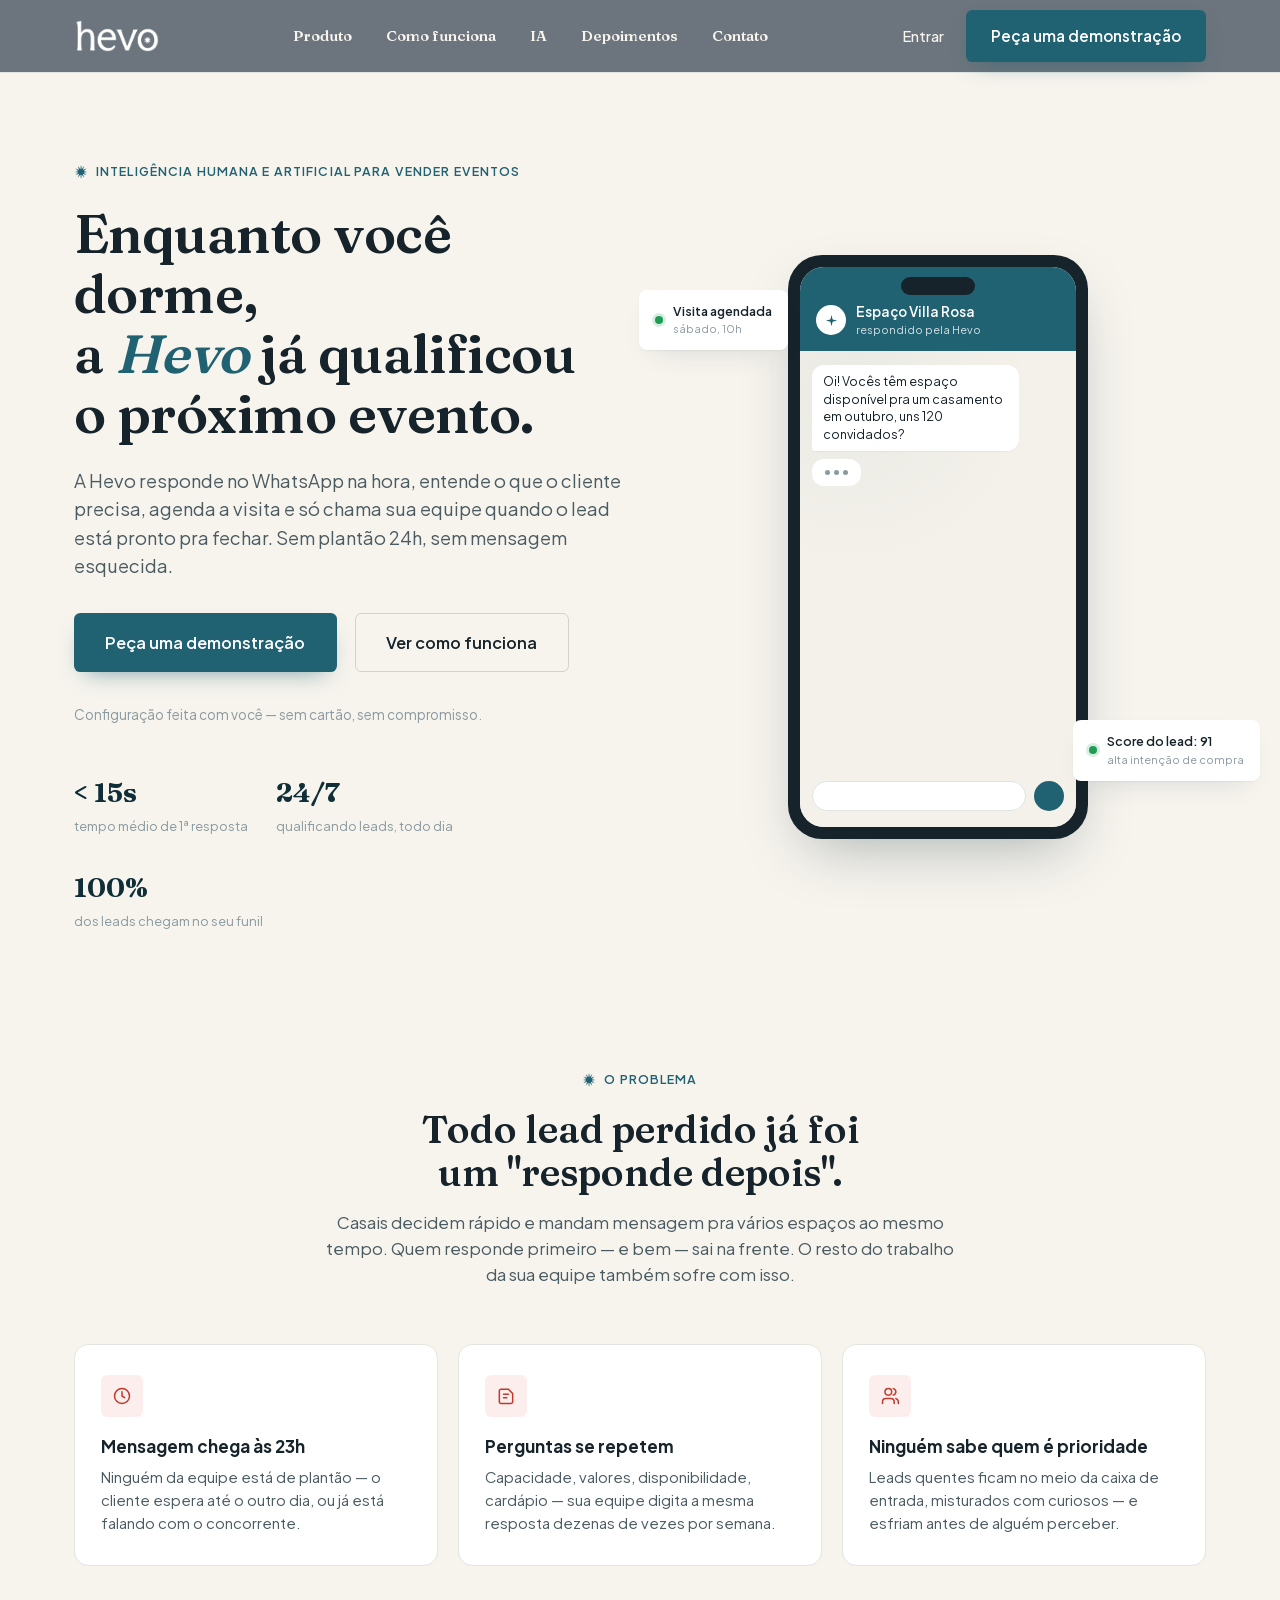
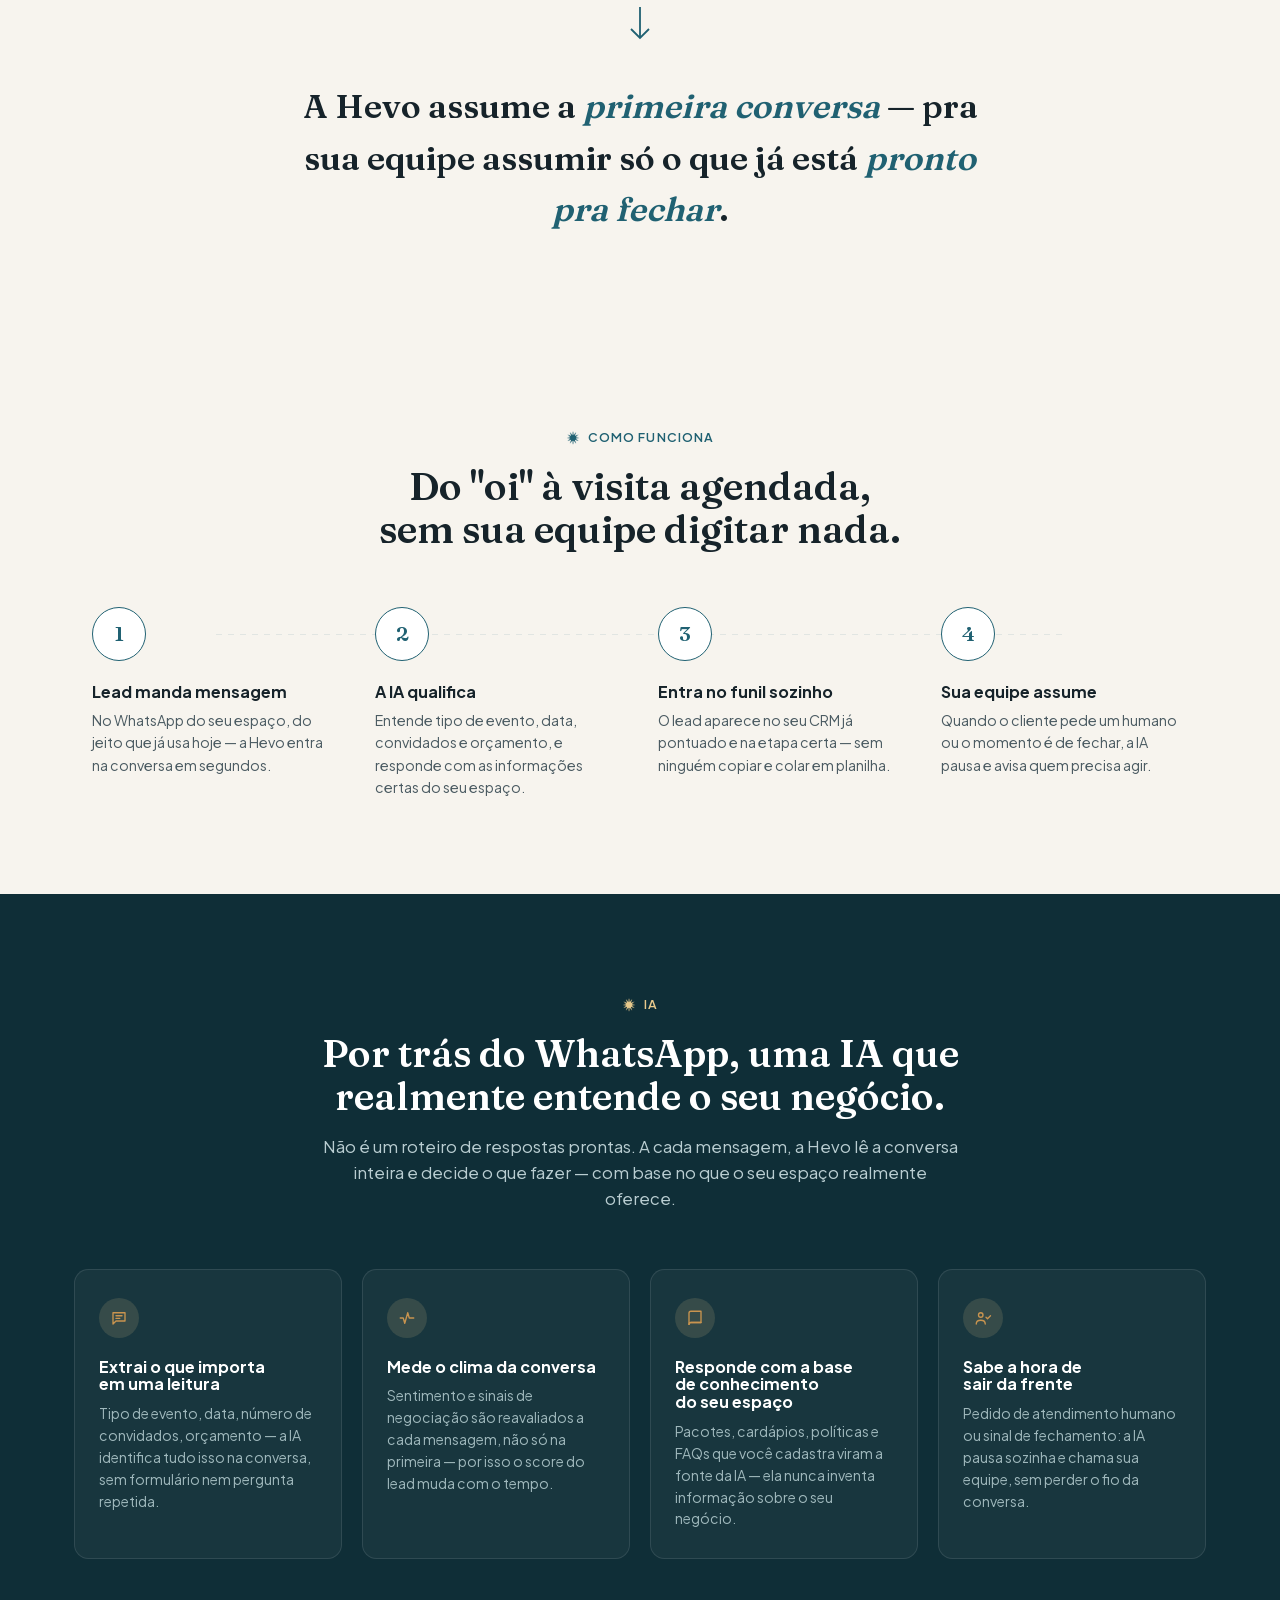
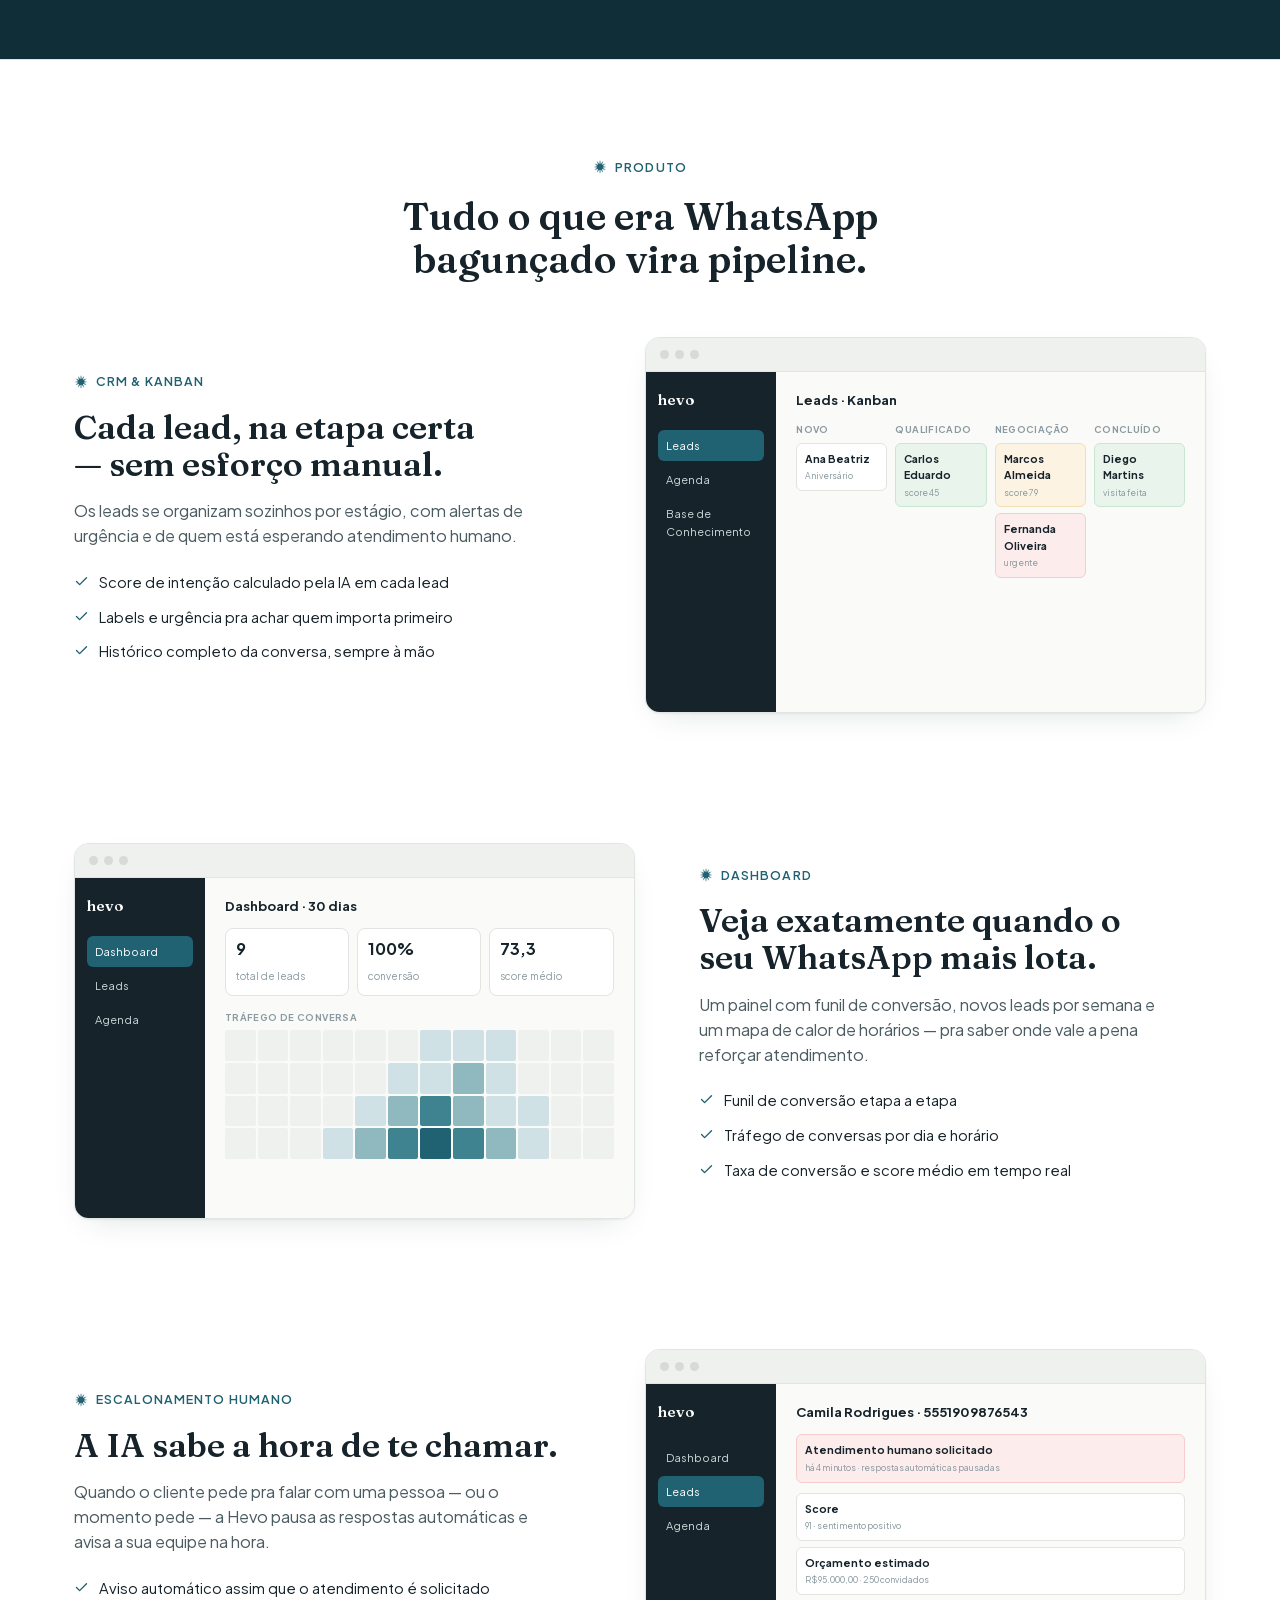
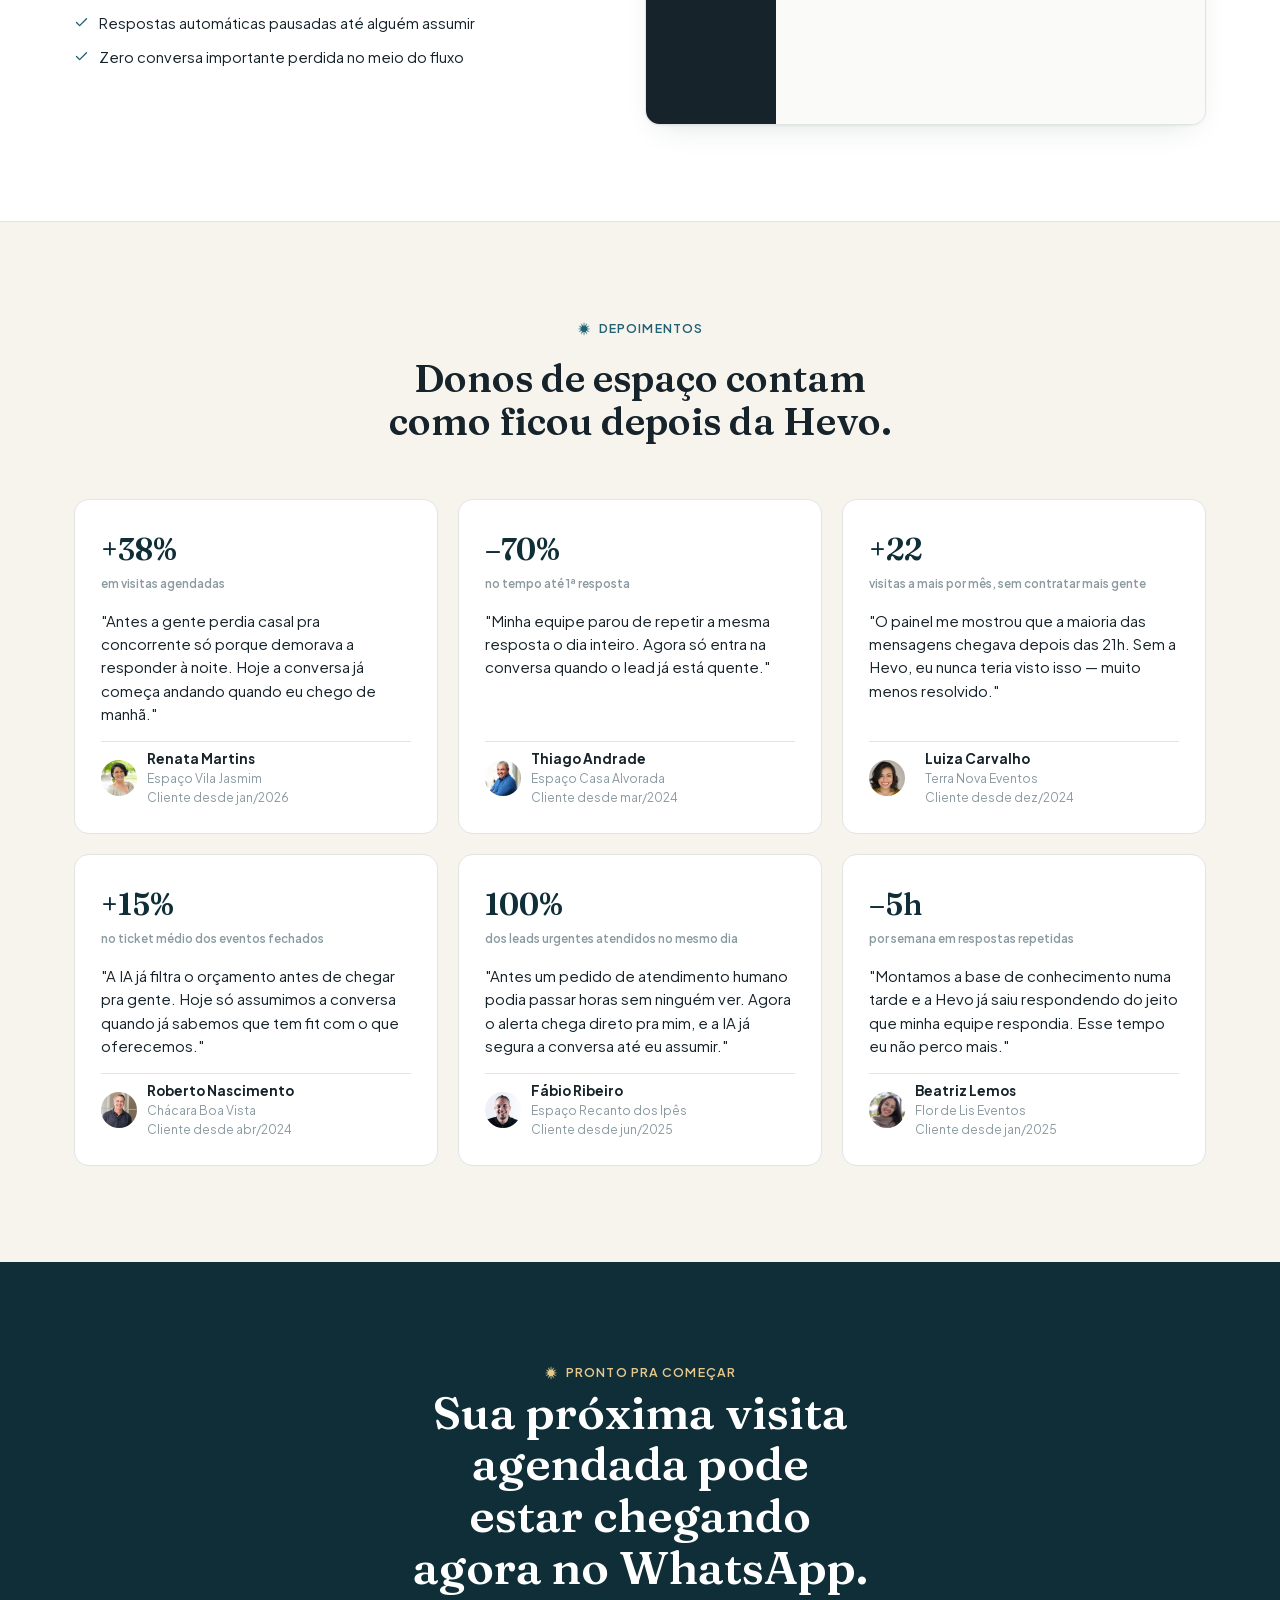
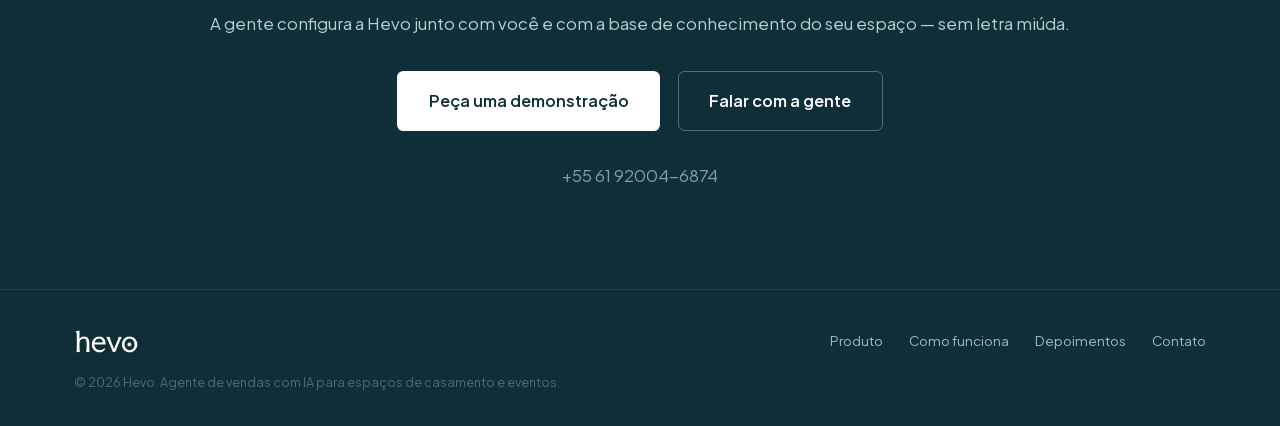
==== index.html @ a2d70b78 "Add dedicated IA section explaining what the AI actually does Grounded in real product behavior (sin" ====
<!DOCTYPE html>
<html lang="pt-BR">
<head>
<meta charset="UTF-8">
<meta name="viewport" content="width=device-width, initial-scale=1.0">
<title>Hevo - Inteligência humana e artificial para vender eventos</title>
<meta name="description" content="Hevo qualifica leads de casamentos e eventos no WhatsApp em segundos, agenda visitas sozinha e só chama sua equipe quando realmente importa.">
<link rel="icon" type="image/png" href="assets/img/hevo-mark.png">
<link rel="stylesheet" href="assets/fonts/fonts.local.css">
<link rel="stylesheet" href="css/style.css">
</head>
<body>

<nav class="nav">
    <div class="wrap">
        <a href="#top" class="brand">
            <img class="brand-mark" src="assets/img/white_hevo_logo.png" alt="hevo">
        </a>
        <div class="nav-links">
            <a href="#produto">Produto</a>
            <a href="#como-funciona">Como funciona</a>
            <a href="#ia">IA</a>
            <a href="#depoimentos">Depoimentos</a>
            <a href="#contato">Contato</a>
        </div>
        <div class="nav-cta">
            <a class="nav-login" href="https://app.hevo.ia.br/login/">Entrar</a>
            <a class="btn btn-primary" href="#contato">Peça uma demonstração</a>
            <button class="nav-toggle" aria-label="Abrir menu" aria-expanded="false">
                <span></span><span></span><span></span>
            </button>
        </div>
    </div>
</nav>

<header class="hero" id="top">
    <div class="wrap">
        <div class="hero-copy">
            <span class="eyebrow">Inteligência humana e artificial para vender eventos</span>
            <h1>Enquanto você dorme,<br> a <em>Hevo</em> já qualificou<br> o próximo evento.</h1>
            <p class="lede">
                A Hevo responde no WhatsApp na hora, entende o que o cliente precisa,
                agenda a visita e só chama sua equipe quando o lead está pronto pra
                fechar. Sem plantão 24h, sem mensagem esquecida.
            </p>
            <div class="hero-actions">
                <a class="btn btn-primary btn-lg" href="#contato">Peça uma demonstração</a>
                <a class="btn btn-ghost btn-lg" href="#como-funciona">Ver como funciona</a>
            </div>
            <p class="hero-note">Configuração feita com você — sem cartão, sem compromisso.</p>
            <div class="hero-proof">
                <div>
                    <strong>&lt; 15s</strong>
                    <span>tempo médio de 1ª resposta</span>
                </div>
                <div>
                    <strong>24/7</strong>
                    <span>qualificando leads, todo dia</span>
                </div>
                <div>
                    <strong>100%</strong>
                    <span>dos leads chegam no seu funil</span>
                </div>
            </div>
        </div>

        <div class="hero-stage">
            <div class="hero-badge b1">
                <span class="dot"></span>
                <div>Visita agendada<br><small>sábado, 10h</small></div>
            </div>
            <div class="phone-frame">
                <div class="phone-screen">
                    <div class="chat-head">
                        <span class="avatar">
                            <svg viewBox="0 0 24 24" fill="none"><path d="M12 3 L13.8 10.2 L21 12 L13.8 13.8 L12 21 L10.2 13.8 L3 12 L10.2 10.2 Z" fill="#206172"/></svg>
                        </span>
                        <div>
                            <div class="chat-head-name">Espaço Villa Rosa</div>
                            <div class="chat-head-status">respondido pela Hevo</div>
                        </div>
                    </div>
                    <div class="chat-body" id="hero-chat-body"></div>
                    <div class="chat-foot">
                        <div class="field"></div>
                        <div class="send"></div>
                    </div>
                </div>
            </div>
            <div class="hero-badge b2">
                <span class="dot"></span>
                <div>Score do lead: 91<br><small>alta intenção de compra</small></div>
            </div>
        </div>
    </div>
</header>

<section class="section section-ivory" id="dor">
    <div class="wrap">
        <div class="section-head reveal">
            <span class="eyebrow">O problema</span>
            <h2>Todo lead perdido já foi um "responde depois".</h2>
            <p>
                Casais decidem rápido e mandam mensagem pra vários espaços ao mesmo
                tempo. Quem responde primeiro — e bem — sai na frente. O resto do
                trabalho da sua equipe também sofre com isso.
            </p>
        </div>
        <div class="pain-grid">
            <div class="pain-card reveal">
                <span class="glyph">
                    <svg viewBox="0 0 24 24" fill="none" stroke="#c0392b" stroke-width="1.8" stroke-linecap="round" stroke-linejoin="round"><circle cx="12" cy="12" r="9"/><path d="M12 7v5l3.2 2"/></svg>
                </span>
                <h3>Mensagem chega às 23h</h3>
                <p>Ninguém da equipe está de plantão — o cliente espera até o outro dia, ou já está falando com o concorrente.</p>
            </div>
            <div class="pain-card reveal">
                <span class="glyph">
                    <svg viewBox="0 0 24 24" fill="none" stroke="#c0392b" stroke-width="1.8" stroke-linecap="round" stroke-linejoin="round"><path d="M4 19V6a2 2 0 0 1 2-2h9l5 5v10a2 2 0 0 1-2 2H6a2 2 0 0 1-2-2Z"/><path d="M9 10h6M9 14h4"/></svg>
                </span>
                <h3>Perguntas se repetem</h3>
                <p>Capacidade, valores, disponibilidade, cardápio — sua equipe digita a mesma resposta dezenas de vezes por semana.</p>
            </div>
            <div class="pain-card reveal">
                <span class="glyph">
                    <svg viewBox="0 0 24 24" fill="none" stroke="#c0392b" stroke-width="1.8" stroke-linecap="round" stroke-linejoin="round"><path d="M17 21v-2a4 4 0 0 0-4-4H7a4 4 0 0 0-4 4v2"/><circle cx="10" cy="7" r="4"/><path d="M22 21v-2a4 4 0 0 0-3-3.87"/><path d="M16 3.13a4 4 0 0 1 0 7.75"/></svg>
                </span>
                <h3>Ninguém sabe quem é prioridade</h3>
                <p>Leads quentes ficam no meio da caixa de entrada, misturados com curiosos — e esfriam antes de alguém perceber.</p>
            </div>
        </div>
        <div class="pain-arrow reveal">
            <svg width="22" height="34" viewBox="0 0 22 34" fill="none" stroke="currentColor" stroke-width="1.8"><path d="M11 1v30M2 23l9 9 9-9"/></svg>
        </div>
        <p class="pain-flip reveal">A Hevo assume a <em>primeira conversa</em> — pra sua equipe assumir só o que já está <em>pronto pra fechar</em>.</p>
    </div>
</section>

<section class="section" id="como-funciona">
    <div class="wrap">
        <div class="section-head reveal">
            <span class="eyebrow">Como funciona</span>
            <h2>Do "oi" à visita agendada, sem sua equipe digitar nada.</h2>
        </div>
        <div class="steps">
            <div class="step reveal">
                <div class="step-num">1</div>
                <h3>Lead manda mensagem</h3>
                <p>No WhatsApp do seu espaço, do jeito que já usa hoje — a Hevo entra na conversa em segundos.</p>
            </div>
            <div class="step reveal">
                <div class="step-num">2</div>
                <h3>A IA qualifica</h3>
                <p>Entende tipo de evento, data, convidados e orçamento, e responde com as informações certas do seu espaço.</p>
            </div>
            <div class="step reveal">
                <div class="step-num">3</div>
                <h3>Entra no funil sozinho</h3>
                <p>O lead aparece no seu CRM já pontuado e na etapa certa — sem ninguém copiar e colar em planilha.</p>
            </div>
            <div class="step reveal">
                <div class="step-num">4</div>
                <h3>Sua equipe assume</h3>
                <p>Quando o cliente pede um humano ou o momento é de fechar, a IA pausa e avisa quem precisa agir.</p>
            </div>
        </div>
    </div>
</section>

<section class="tech-band" id="ia">
    <div class="wrap">
        <div class="section-head reveal">
            <span class="eyebrow eyebrow-on-dark">IA</span>
            <h2>Por trás do WhatsApp, uma IA que realmente entende o seu negócio.</h2>
            <p>
                Não é um roteiro de respostas prontas. A cada mensagem, a Hevo lê a
                conversa inteira e decide o que fazer — com base no que o seu espaço
                realmente oferece.
            </p>
        </div>
        <div class="tech-grid">
            <div class="tech-card reveal">
                <span class="glyph">
                    <svg viewBox="0 0 24 24" fill="none" stroke="currentColor" stroke-width="1.8" stroke-linecap="round" stroke-linejoin="round"><path d="M4 5h16v11H8l-4 4V5Z"/><path d="M8 9h8M8 12.5h5"/></svg>
                </span>
                <h3>Extrai o que importa em uma leitura</h3>
                <p>Tipo de evento, data, número de convidados, orçamento — a IA identifica tudo isso na conversa, sem formulário nem pergunta repetida.</p>
            </div>
            <div class="tech-card reveal">
                <span class="glyph">
                    <svg viewBox="0 0 24 24" fill="none" stroke="currentColor" stroke-width="1.8" stroke-linecap="round" stroke-linejoin="round"><path d="M3 12h4l2 7 4-14 2 7h6"/></svg>
                </span>
                <h3>Mede o clima da conversa</h3>
                <p>Sentimento e sinais de negociação são reavaliados a cada mensagem, não só na primeira — por isso o score do lead muda com o tempo.</p>
            </div>
            <div class="tech-card reveal">
                <span class="glyph">
                    <svg viewBox="0 0 24 24" fill="none" stroke="currentColor" stroke-width="1.8" stroke-linecap="round" stroke-linejoin="round"><path d="M4 5.5A2.5 2.5 0 0 1 6.5 3H20v15H6.5A2.5 2.5 0 0 0 4 20.5v-15Z"/><path d="M4 20.5A2.5 2.5 0 0 1 6.5 18H20"/></svg>
                </span>
                <h3>Responde com a base de conhecimento do seu espaço</h3>
                <p>Pacotes, cardápios, políticas e FAQs que você cadastra viram a fonte da IA — ela nunca inventa informação sobre o seu negócio.</p>
            </div>
            <div class="tech-card reveal">
                <span class="glyph">
                    <svg viewBox="0 0 24 24" fill="none" stroke="currentColor" stroke-width="1.8" stroke-linecap="round" stroke-linejoin="round"><circle cx="9" cy="8" r="3"/><path d="M3 20c0-3.3 2.7-5 6-5s6 1.7 6 5"/><path d="m16 11 2 2 4-4"/></svg>
                </span>
                <h3>Sabe a hora de sair da frente</h3>
                <p>Pedido de atendimento humano ou sinal de fechamento: a IA pausa sozinha e chama sua equipe, sem perder o fio da conversa.</p>
            </div>
        </div>
    </div>
</section>

<section class="section section-surface" id="produto">
    <div class="wrap">
        <div class="section-head reveal">
            <span class="eyebrow">Produto</span>
            <h2>Tudo o que era WhatsApp bagunçado vira pipeline.</h2>
        </div>

        <div class="showcase">
            <div class="feature-row reveal">
                <div class="feature-copy">
                    <span class="eyebrow">CRM &amp; kanban</span>
                    <h3>Cada lead, na etapa certa — sem esforço manual.</h3>
                    <p>Os leads se organizam sozinhos por estágio, com alertas de urgência e de quem está esperando atendimento humano.</p>
                    <ul class="feature-list">
                        <li><svg viewBox="0 0 24 24" fill="none" stroke="currentColor" stroke-width="2.2" stroke-linecap="round" stroke-linejoin="round"><path d="M20 6 9 17l-5-5"/></svg>Score de intenção calculado pela IA em cada lead</li>
                        <li><svg viewBox="0 0 24 24" fill="none" stroke="currentColor" stroke-width="2.2" stroke-linecap="round" stroke-linejoin="round"><path d="M20 6 9 17l-5-5"/></svg>Labels e urgência pra achar quem importa primeiro</li>
                        <li><svg viewBox="0 0 24 24" fill="none" stroke="currentColor" stroke-width="2.2" stroke-linecap="round" stroke-linejoin="round"><path d="M20 6 9 17l-5-5"/></svg>Histórico completo da conversa, sempre à mão</li>
                    </ul>
                </div>
                <div class="feature-visual">
                    <div class="desktop-frame">
                        <div class="desktop-bar"><span></span><span></span><span></span></div>
                        <div class="desktop-screen">
                            <div class="mini-sidebar">
                                <div class="m-brand">hevo</div>
                                <div class="m-item active">Leads</div>
                                <div class="m-item">Agenda</div>
                                <div class="m-item">Base de Conhecimento</div>
                            </div>
                            <div class="mini-main">
                                <div class="mini-title">Leads · Kanban</div>
                                <div class="mini-board">
                                    <div class="mini-col">
                                        <div class="mini-col-head">Novo</div>
                                        <div class="mini-card"><strong>Ana Beatriz</strong><small>Aniversário</small></div>
                                    </div>
                                    <div class="mini-col">
                                        <div class="mini-col-head">Qualificado</div>
                                        <div class="mini-card ok"><strong>Carlos Eduardo</strong><small>score 45</small></div>
                                    </div>
                                    <div class="mini-col">
                                        <div class="mini-col-head">Negociação</div>
                                        <div class="mini-card warn"><strong>Marcos Almeida</strong><small>score 79</small></div>
                                        <div class="mini-card danger"><strong>Fernanda Oliveira</strong><small>urgente</small></div>
                                    </div>
                                    <div class="mini-col">
                                        <div class="mini-col-head">Concluído</div>
                                        <div class="mini-card ok"><strong>Diego Martins</strong><small>visita feita</small></div>
                                    </div>
                                </div>
                            </div>
                        </div>
                    </div>
                </div>
            </div>

            <div class="feature-row reverse reveal">
                <div class="feature-copy">
                    <span class="eyebrow">Dashboard</span>
                    <h3>Veja exatamente quando o seu WhatsApp mais lota.</h3>
                    <p>Um painel com funil de conversão, novos leads por semana e um mapa de calor de horários — pra saber onde vale a pena reforçar atendimento.</p>
                    <ul class="feature-list">
                        <li><svg viewBox="0 0 24 24" fill="none" stroke="currentColor" stroke-width="2.2" stroke-linecap="round" stroke-linejoin="round"><path d="M20 6 9 17l-5-5"/></svg>Funil de conversão etapa a etapa</li>
                        <li><svg viewBox="0 0 24 24" fill="none" stroke="currentColor" stroke-width="2.2" stroke-linecap="round" stroke-linejoin="round"><path d="M20 6 9 17l-5-5"/></svg>Tráfego de conversas por dia e horário</li>
                        <li><svg viewBox="0 0 24 24" fill="none" stroke="currentColor" stroke-width="2.2" stroke-linecap="round" stroke-linejoin="round"><path d="M20 6 9 17l-5-5"/></svg>Taxa de conversão e score médio em tempo real</li>
                    </ul>
                </div>
                <div class="feature-visual">
                    <div class="desktop-frame">
                        <div class="desktop-bar"><span></span><span></span><span></span></div>
                        <div class="desktop-screen">
                            <div class="mini-sidebar">
                                <div class="m-brand">hevo</div>
                                <div class="m-item active">Dashboard</div>
                                <div class="m-item">Leads</div>
                                <div class="m-item">Agenda</div>
                            </div>
                            <div class="mini-main">
                                <div class="mini-title">Dashboard · 30 dias</div>
                                <div class="mini-stats">
                                    <div class="mini-stat"><strong>9</strong><span>total de leads</span></div>
                                    <div class="mini-stat"><strong>100%</strong><span>conversão</span></div>
                                    <div class="mini-stat"><strong>73,3</strong><span>score médio</span></div>
                                </div>
                                <div class="mini-col-head">Tráfego de conversa</div>
                                <div class="mini-heat" aria-hidden="true"></div>
                            </div>
                        </div>
                    </div>
                </div>
            </div>

            <div class="feature-row reveal">
                <div class="feature-copy">
                    <span class="eyebrow">Escalonamento humano</span>
                    <h3>A IA sabe a hora de te chamar.</h3>
                    <p>Quando o cliente pede pra falar com uma pessoa — ou o momento pede — a Hevo pausa as respostas automáticas e avisa a sua equipe na hora.</p>
                    <ul class="feature-list">
                        <li><svg viewBox="0 0 24 24" fill="none" stroke="currentColor" stroke-width="2.2" stroke-linecap="round" stroke-linejoin="round"><path d="M20 6 9 17l-5-5"/></svg>Aviso automático assim que o atendimento é solicitado</li>
                        <li><svg viewBox="0 0 24 24" fill="none" stroke="currentColor" stroke-width="2.2" stroke-linecap="round" stroke-linejoin="round"><path d="M20 6 9 17l-5-5"/></svg>Respostas automáticas pausadas até alguém assumir</li>
                        <li><svg viewBox="0 0 24 24" fill="none" stroke="currentColor" stroke-width="2.2" stroke-linecap="round" stroke-linejoin="round"><path d="M20 6 9 17l-5-5"/></svg>Zero conversa importante perdida no meio do fluxo</li>
                    </ul>
                </div>
                <div class="feature-visual">
                    <div class="desktop-frame">
                        <div class="desktop-bar"><span></span><span></span><span></span></div>
                        <div class="desktop-screen">
                            <div class="mini-sidebar">
                                <div class="m-brand">hevo</div>
                                <div class="m-item">Dashboard</div>
                                <div class="m-item active">Leads</div>
                                <div class="m-item">Agenda</div>
                            </div>
                            <div class="mini-main">
                                <div class="mini-title">Camila Rodrigues · 5551909876543</div>
                                <div class="mini-card danger" style="margin-bottom:10px;">
                                    <strong>Atendimento humano solicitado</strong>
                                    <small>há 4 minutos · respostas automáticas pausadas</small>
                                </div>
                                <div class="mini-card"><strong>Score</strong><small>91 · sentimento positivo</small></div>
                                <div class="mini-card"><strong>Orçamento estimado</strong><small>R$ 95.000,00 · 250 convidados</small></div>
                            </div>
                        </div>
                    </div>
                </div>
            </div>
        </div>
    </div>
</section>

<section class="section section-ivory" id="depoimentos">
    <div class="wrap">
        <div class="section-head reveal">
            <span class="eyebrow">Depoimentos</span>
            <h2>Donos de espaço contam como ficou depois da Hevo.</h2>
        </div>
        <div class="testimonial-grid">
            <div class="t-card reveal">
                <div class="t-stat">+38%<span>em visitas agendadas</span></div>
                <p class="t-quote">"Antes a gente perdia casal pra concorrente só porque demorava a responder à noite. Hoje a conversa já começa andando quando eu chego de manhã."</p>
                <div class="t-person">
                    <span class="t-avatar"><img src="assets/img/testimonials/m3.png" alt="" width="36" height="36"></span>
                    <div>
                        <strong>Renata Martins</strong>
                        <p>Espaço Vila Jasmim</p>
                        <p>Cliente desde jan/2026</p>
                    </div>
                </div>
            </div>
            <div class="t-card reveal">
                <div class="t-stat">–70%<span>no tempo até 1ª resposta</span></div>
                <p class="t-quote">"Minha equipe parou de repetir a mesma resposta o dia inteiro. Agora só entra na conversa quando o lead já está quente."</p>
                <div class="t-person">
                    <span class="t-avatar"><img src="assets/img/testimonials/h1.png" alt="" width="36" height="36"></span>
                    <div>
                        <strong>Thiago Andrade</strong>
                        <p>Espaço Casa Alvorada</p>
                        <p>Cliente desde mar/2024</p>
                    </div>
                </div>
            </div>
            <div class="t-card reveal">
                <div class="t-stat">+22<span>visitas a mais por mês, sem contratar mais gente</span></div>
                <p class="t-quote">"O painel me mostrou que a maioria das mensagens chegava depois das 21h. Sem a Hevo, eu nunca teria visto isso — muito menos resolvido."</p>
                <div class="t-person">
                    <span class="t-avatar"><img src="assets/img/testimonials/m2.png" alt="" width="36" height="36"></span>
                    <div><strong></strong><span></span></div>
                    <div>
                        <strong>Luiza Carvalho</strong>
                        <p>Terra Nova Eventos</p>
                        <p>Cliente desde dez/2024</p>
                    </div>
                </div>
            </div>
            <div class="t-card reveal">
                <div class="t-stat">+15%<span>no ticket médio dos eventos fechados</span></div>
                <p class="t-quote">"A IA já filtra o orçamento antes de chegar pra gente. Hoje só assumimos a conversa quando já sabemos que tem fit com o que oferecemos."</p>
                <div class="t-person">
                    <span class="t-avatar"><img src="assets/img/testimonials/h2.png" alt="" width="36" height="36"></span>
                    <div>
                        <strong>Roberto Nascimento</strong>
                        <p>Chácara Boa Vista</p>
                        <p>Cliente desde abr/2024</p>
                    </div>
                </div>
            </div>
            <div class="t-card reveal">
                <div class="t-stat">100%<span>dos leads urgentes atendidos no mesmo dia</span></div>
                <p class="t-quote">"Antes um pedido de atendimento humano podia passar horas sem ninguém ver. Agora o alerta chega direto pra mim, e a IA já segura a conversa até eu assumir."</p>
                <div class="t-person">
                    <span class="t-avatar"><img src="assets/img/testimonials/h3.png" alt="" width="36" height="36"></span>
                    <div>
                        <strong>Fábio Ribeiro</strong>
                        <p>Espaço Recanto dos Ipês</p>
                        <p>Cliente desde jun/2025</p>
                    </div>
                </div>
            </div>
            <div class="t-card reveal">
                <div class="t-stat">–5h<span>por semana em respostas repetidas</span></div>
                <p class="t-quote">"Montamos a base de conhecimento numa tarde e a Hevo já saiu respondendo do jeito que minha equipe respondia. Esse tempo eu não perco mais."</p>
                <div class="t-person">
                    <span class="t-avatar"><img src="assets/img/testimonials/m1.png" alt="" width="36" height="36"></span>
                    <div>
                        <strong>Beatriz Lemos</strong>
                        <p>Flor de Lis Eventos</p>
                        <p>Cliente desde jan/2025</p>
                    </div>
                </div>
            </div>
        </div>
    </div>
</section>

<section class="cta-band" id="contato">
    <div class="wrap reveal">
        <span class="eyebrow eyebrow-on-dark">Pronto pra começar</span>
        <h2>Sua próxima visita agendada pode estar chegando agora no WhatsApp.</h2>
        <p>A gente configura a Hevo junto com você e com a base de conhecimento do seu espaço — sem letra miúda.</p>
        <div class="hero-actions">
            <a class="btn btn-on-dark btn-lg" href="https://wa.me/5561920046874?text=Ol%C3%A1!%20Quero%20conhecer%20a%20Hevo." target="_blank" rel="noopener">Peça uma demonstração</a>
            <a class="btn btn-ghost btn-lg btn-ghost-on-dark" href="https://wa.me/5561920046874" target="_blank" rel="noopener">Falar com a gente</a>
        </div>
        <p class="hero-note">+55 61 92004-6874</p>
    </div>
</section>

<footer>
    <div class="wrap">
        <div class="foot-row">
            <div class="foot-brand">
                <img class="brand-mark brand-mark-outline" src="assets/img/white_hevo_logo.png" alt="hevo">
            </div>
            <div class="foot-links">
                <a href="#produto">Produto</a>
                <a href="#como-funciona">Como funciona</a>
                <a href="#depoimentos">Depoimentos</a>
                <a href="https://wa.me/5561920046874" target="_blank" rel="noopener">Contato</a>
            </div>
        </div>
        <p class="foot-fine">© <span id="year"></span> Hevo. Agente de vendas com IA para espaços de casamento e eventos.</p>
    </div>
</footer>

<script src="js/script.js"></script>
</body>
</html>
---- assets/fonts/fonts.local.css ----
/* latin-ext */
@font-face {
  font-family: 'Fraunces';
  font-style: normal;
  font-weight: 600;
  font-display: swap;
  src: url(fraunces-latin-ext.woff2) format('woff2');
  unicode-range: U+0100-02BA, U+02BD-02C5, U+02C7-02CC, U+02CE-02D7, U+02DD-02FF, U+0304, U+0308, U+0329, U+1D00-1DBF, U+1E00-1E9F, U+1EF2-1EFF, U+2020, U+20A0-20AB, U+20AD-20C0, U+2113, U+2C60-2C7F, U+A720-A7FF;
}
/* latin */
@font-face {
  font-family: 'Fraunces';
  font-style: normal;
  font-weight: 600;
  font-display: swap;
  src: url(fraunces-latin.woff2) format('woff2');
  unicode-range: U+0000-00FF, U+0131, U+0152-0153, U+02BB-02BC, U+02C6, U+02DA, U+02DC, U+0304, U+0308, U+0329, U+2000-206F, U+20AC, U+2122, U+2191, U+2193, U+2212, U+2215, U+FEFF, U+FFFD;
}
/* latin-ext */
@font-face {
  font-family: 'Fraunces';
  font-style: normal;
  font-weight: 700;
  font-display: swap;
  src: url(fraunces-latin-ext.woff2) format('woff2');
  unicode-range: U+0100-02BA, U+02BD-02C5, U+02C7-02CC, U+02CE-02D7, U+02DD-02FF, U+0304, U+0308, U+0329, U+1D00-1DBF, U+1E00-1E9F, U+1EF2-1EFF, U+2020, U+20A0-20AB, U+20AD-20C0, U+2113, U+2C60-2C7F, U+A720-A7FF;
}
/* latin */
@font-face {
  font-family: 'Fraunces';
  font-style: normal;
  font-weight: 700;
  font-display: swap;
  src: url(fraunces-latin.woff2) format('woff2');
  unicode-range: U+0000-00FF, U+0131, U+0152-0153, U+02BB-02BC, U+02C6, U+02DA, U+02DC, U+0304, U+0308, U+0329, U+2000-206F, U+20AC, U+2122, U+2191, U+2193, U+2212, U+2215, U+FEFF, U+FFFD;
}
/* latin-ext */
@font-face {
  font-family: 'Plus Jakarta Sans';
  font-style: normal;
  font-weight: 400;
  font-display: swap;
  src: url(plusjakartasans-latin-ext.woff2) format('woff2');
  unicode-range: U+0100-02BA, U+02BD-02C5, U+02C7-02CC, U+02CE-02D7, U+02DD-02FF, U+0304, U+0308, U+0329, U+1D00-1DBF, U+1E00-1E9F, U+1EF2-1EFF, U+2020, U+20A0-20AB, U+20AD-20C0, U+2113, U+2C60-2C7F, U+A720-A7FF;
}
/* latin */
@font-face {
  font-family: 'Plus Jakarta Sans';
  font-style: normal;
  font-weight: 400;
  font-display: swap;
  src: url(plusjakartasans-latin.woff2) format('woff2');
  unicode-range: U+0000-00FF, U+0131, U+0152-0153, U+02BB-02BC, U+02C6, U+02DA, U+02DC, U+0304, U+0308, U+0329, U+2000-206F, U+20AC, U+2122, U+2191, U+2193, U+2212, U+2215, U+FEFF, U+FFFD;
}
/* latin-ext */
@font-face {
  font-family: 'Plus Jakarta Sans';
  font-style: normal;
  font-weight: 500;
  font-display: swap;
  src: url(plusjakartasans-latin-ext.woff2) format('woff2');
  unicode-range: U+0100-02BA, U+02BD-02C5, U+02C7-02CC, U+02CE-02D7, U+02DD-02FF, U+0304, U+0308, U+0329, U+1D00-1DBF, U+1E00-1E9F, U+1EF2-1EFF, U+2020, U+20A0-20AB, U+20AD-20C0, U+2113, U+2C60-2C7F, U+A720-A7FF;
}
/* latin */
@font-face {
  font-family: 'Plus Jakarta Sans';
  font-style: normal;
  font-weight: 500;
  font-display: swap;
  src: url(plusjakartasans-latin.woff2) format('woff2');
  unicode-range: U+0000-00FF, U+0131, U+0152-0153, U+02BB-02BC, U+02C6, U+02DA, U+02DC, U+0304, U+0308, U+0329, U+2000-206F, U+20AC, U+2122, U+2191, U+2193, U+2212, U+2215, U+FEFF, U+FFFD;
}
/* latin-ext */
@font-face {
  font-family: 'Plus Jakarta Sans';
  font-style: normal;
  font-weight: 600;
  font-display: swap;
  src: url(plusjakartasans-latin-ext.woff2) format('woff2');
  unicode-range: U+0100-02BA, U+02BD-02C5, U+02C7-02CC, U+02CE-02D7, U+02DD-02FF, U+0304, U+0308, U+0329, U+1D00-1DBF, U+1E00-1E9F, U+1EF2-1EFF, U+2020, U+20A0-20AB, U+20AD-20C0, U+2113, U+2C60-2C7F, U+A720-A7FF;
}
/* latin */
@font-face {
  font-family: 'Plus Jakarta Sans';
  font-style: normal;
  font-weight: 600;
  font-display: swap;
  src: url(plusjakartasans-latin.woff2) format('woff2');
  unicode-range: U+0000-00FF, U+0131, U+0152-0153, U+02BB-02BC, U+02C6, U+02DA, U+02DC, U+0304, U+0308, U+0329, U+2000-206F, U+20AC, U+2122, U+2191, U+2193, U+2212, U+2215, U+FEFF, U+FFFD;
}
/* latin-ext */
@font-face {
  font-family: 'Plus Jakarta Sans';
  font-style: normal;
  font-weight: 700;
  font-display: swap;
  src: url(plusjakartasans-latin-ext.woff2) format('woff2');
  unicode-range: U+0100-02BA, U+02BD-02C5, U+02C7-02CC, U+02CE-02D7, U+02DD-02FF, U+0304, U+0308, U+0329, U+1D00-1DBF, U+1E00-1E9F, U+1EF2-1EFF, U+2020, U+20A0-20AB, U+20AD-20C0, U+2113, U+2C60-2C7F, U+A720-A7FF;
}
/* latin */
@font-face {
  font-family: 'Plus Jakarta Sans';
  font-style: normal;
  font-weight: 700;
  font-display: swap;
  src: url(plusjakartasans-latin.woff2) format('woff2');
  unicode-range: U+0000-00FF, U+0131, U+0152-0153, U+02BB-02BC, U+02C6, U+02DA, U+02DC, U+0304, U+0308, U+0329, U+2000-206F, U+20AC, U+2122, U+2191, U+2193, U+2212, U+2215, U+FEFF, U+FFFD;
}
---- css/style.css ----
/* ============================================================
   Hevo — marketing site
   Tokens mirror the product's own system (--brand-color #206172,
   Plus Jakarta Sans, small-radius scale) plus a marketing-only
   display serif (Fraunces, matching the logotype) and a warm
   gold accent for editorial moments the product itself doesn't need.
   ============================================================ */

:root {
    --teal: #206172;
    --teal-hover: #1a5261;
    --teal-deep: #0f2e37;
    --teal-soft: #e4eef0;
    --gold: #c9944f;
    --gold-soft: #f3e3cd;
    --ivory: #f7f4ee;
    --surface: #ffffff;
    --ink: #16232a;
    --ink-soft: #4b5b62;
    --ink-faint: #8a9aa0;
    --border: #e1e5e2;

    --font-display: 'Fraunces', Georgia, serif;
    --font-sans: 'Plus Jakarta Sans', -apple-system, BlinkMacSystemFont, 'Segoe UI', sans-serif;

    --radius-sm: 0.4rem;
    --radius-md: 0.5rem;
    --radius-lg: 0.9rem;

    --shadow-card: 0 1px 2px rgba(15, 46, 55, 0.06), 0 12px 32px -16px rgba(15, 46, 55, 0.18);
    --shadow-frame: 0 24px 60px -20px rgba(15, 46, 55, 0.35);

    --max-width: 1180px;

    --spark-img: url("[data-uri]");
}

*, *::before, *::after { box-sizing: border-box; }

html { scroll-behavior: smooth; }

@media (prefers-reduced-motion: reduce) {
    html { scroll-behavior: auto; }
    *, *::before, *::after { animation-duration: 0.001ms !important; animation-iteration-count: 1 !important; transition-duration: 0.001ms !important; }
}

body {
    margin: 0;
    background: var(--ivory);
    color: var(--ink);
    font-family: var(--font-sans);
    font-size: 16px;
    line-height: 1.55;
    -webkit-font-smoothing: antialiased;
}

img { max-width: 100%; display: block; }

a { color: inherit; }

.wrap {
    max-width: var(--max-width);
    margin: 0 auto;
    padding: 0 24px;
}

h1, h2, h3, h4 {
    font-family: var(--font-display);
    font-weight: 600;
    line-height: 1.12;
    margin: 0;
    text-wrap: balance;
    color: var(--ink);
}

p { margin: 0; }

.eyebrow {
    display: inline-flex;
    align-items: center;
    gap: 8px;
    font-size: 0.78rem;
    font-weight: 600;
    letter-spacing: 0.09em;
    text-transform: uppercase;
    color: var(--teal);
}

.eyebrow::before {
    content: '';
    width: 14px;
    height: 14px;
    flex-shrink: 0;
    background-color: var(--teal);
    -webkit-mask-image: var(--spark-img);
    -webkit-mask-position: center;
    -webkit-mask-size: contain;
    -webkit-mask-repeat: no-repeat;
    mask-image: var(--spark-img);
    mask-position: center;
    mask-size: contain;
    mask-repeat: no-repeat;
}

.eyebrow-on-dark {
    color: #e8c98c;
}

.eyebrow-on-dark::before {
    background-color: #e8c98c;
}

/* ---------- buttons ---------- */

.btn {
    display: inline-flex;
    align-items: center;
    justify-content: center;
    gap: 8px;
    font-family: var(--font-sans);
    font-weight: 600;
    font-size: 0.95rem;
    padding: 0.8rem 1.5rem;
    border-radius: var(--radius-sm);
    border: 1px solid transparent;
    cursor: pointer;
    transition: transform 160ms ease, background 160ms ease, border-color 160ms ease, box-shadow 160ms ease;
    text-decoration: none;
    white-space: nowrap;
}

.btn:focus-visible {
    outline: none;
    box-shadow: 0 0 0 3px rgba(32, 97, 114, 0.35);
}

.btn-primary {
    background: var(--teal);
    color: #fff;
    box-shadow: 0 10px 24px -12px rgba(32, 97, 114, 0.65);
}

.btn-primary:hover { background: var(--teal-hover); transform: translateY(-1px); }

.btn-ghost {
    background: transparent;
    border-color: rgba(22, 35, 42, 0.16);
    color: var(--ink);
}

.btn-ghost:hover { border-color: var(--ink); }

.btn-on-dark {
    background: #fff;
    color: var(--teal-deep);
}

.btn-on-dark:hover { background: var(--gold-soft); transform: translateY(-1px); }

.btn-lg { padding: 1rem 1.9rem; font-size: 1.02rem; }

.btn-ghost-on-dark {
    border-color: rgba(255, 255, 255, 0.3);
    color: #fff;
}

.btn-ghost-on-dark:hover { border-color: #fff; }

/* ---------- nav ---------- */

.nav {
    position: sticky;
    top: 0;
    z-index: 40;
    background: #6c757d;
    backdrop-filter: blur(10px);
    border-bottom: 1px solid var(--border);
}

.nav .wrap {
    display: flex;
    align-items: center;
    justify-content: space-between;
    height: 72px;
}

.brand {
    display: flex;
    align-items: center;
    gap: 9px;
    font-family: var(--font-display);
    font-weight: 600;
    font-size: 1.35rem;
    color: var(--ink);
    text-decoration: none;
}

.brand-mark {
    width: 85px;
    object-fit: contain;
    flex-shrink: 0;
}


.nav-links {
    display: flex;
    align-items: center;
    gap: 34px;
}

.nav-links a {
    font-size: 0.92rem;
    font-weight: 500;
    font-family: var(--font-display);
    color: var(--ivory);
    text-decoration: none;
    transition: color 140ms ease;
}

.nav-links a:hover { text-decoration: underline; }

.nav-cta { display: flex; align-items: center; gap: 22px; }

.nav-login {
    font-size: 0.92rem;
    font-weight: 500;
    color: var(--ivory);
    text-decoration: none;
    transition: color 140ms ease;
}

.nav-login:hover { text-decoration: underline; }

.nav-toggle {
    display: none;
    background: none;
    border: none;
    cursor: pointer;
    padding: 6px;
}

.nav-toggle span {
    display: block;
    width: 22px;
    height: 2px;
    background: var(--ink);
    margin: 5px 0;
    transition: transform 160ms ease, opacity 160ms ease;
}

/* ---------- hero ---------- */

.hero {
    padding: 88px 0 40px;
    overflow: clip;
}

.hero .wrap {
    display: grid;
    grid-template-columns: minmax(0, 1.02fr) minmax(0, 0.98fr);
    gap: 40px;
    align-items: center;
}

.hero-copy h1 {
    font-size: clamp(2.4rem, 4.2vw, 3.6rem);
    letter-spacing: -0.01em;
    margin-top: 18px;
}

.hero-copy h1 em {
    font-style: italic;
    color: var(--teal);
}

.hero-copy .lede {
    margin-top: 22px;
    font-size: 1.15rem;
    color: var(--ink-soft);
    max-width: 46ch;
}

.hero-actions {
    display: flex;
    align-items: center;
    gap: 18px;
    margin: 32px 0 32px 0;
    flex-wrap: wrap;
}

.hero-note {
    font-size: 0.85rem;
    color: var(--ink-faint);
}

.hero-proof {
    display: flex;
    gap: 28px;
    margin-top: 46px;
    flex-wrap: wrap;
}

.hero-proof div { min-width: 110px; }

.hero-proof strong {
    display: block;
    font-family: var(--font-display);
    font-size: 1.7rem;
    color: var(--teal-deep);
}

.hero-proof span {
    font-size: 0.8rem;
    color: var(--ink-faint);
}

.hero-stage {
    position: relative;
    display: flex;
    justify-content: center;
}

/* ---------- device frames ---------- */

.phone-frame {
    width: 300px;
    background: var(--ink);
    border-radius: 34px;
    padding: 12px;
    box-shadow: var(--shadow-frame);
    position: relative;
    z-index: 2;
}

.phone-frame::before {
    content: '';
    position: absolute;
    top: 22px;
    left: 50%;
    transform: translateX(-50%);
    width: 74px;
    height: 18px;
    background: var(--ink);
    border-radius: 10px;
    z-index: 3;
}

.phone-screen {
    background: #fbfaf7;
    border-radius: 24px;
    overflow: hidden;
    height: 560px;
    display: flex;
    flex-direction: column;
    font-family: var(--font-sans);
}

.chat-head {
    background: var(--teal);
    color: #fff;
    padding: 34px 16px 12px;
    display: flex;
    align-items: center;
    gap: 10px;
}

.chat-head .avatar {
    width: 30px;
    height: 30px;
    border-radius: 50%;
    background: #fff;
    display: grid;
    place-items: center;
    flex-shrink: 0;
}

.chat-head .avatar svg { width: 15px; height: 15px; }

.chat-head-name { font-size: 0.86rem; font-weight: 600; }

.chat-head-status { font-size: 0.68rem; opacity: 0.8; }

.chat-body {
    flex: 1;
    padding: 14px 12px;
    display: flex;
    flex-direction: column;
    gap: 8px;
    background:
        radial-gradient(circle at 20% 10%, rgba(32,97,114,0.05), transparent 40%),
        #f4f1ea;
    overflow: hidden;
}

.bubble {
    max-width: 82%;
    padding: 8px 11px;
    border-radius: 12px;
    font-size: 0.78rem;
    line-height: 1.4;
    opacity: 0;
    transform: translateY(6px);
    animation: bubble-in 420ms ease forwards;
}

@keyframes bubble-in {
    to { opacity: 1; transform: translateY(0); }
}

.bubble.in {
    align-self: flex-start;
    background: #fff;
    color: var(--ink);
    border-bottom-left-radius: 3px;
    box-shadow: 0 1px 1px rgba(0,0,0,0.04);
}

.bubble.out {
    align-self: flex-end;
    background: var(--teal);
    color: #fff;
    border-bottom-right-radius: 3px;
}

.bubble.typing {
    align-self: flex-start;
    background: #fff;
    display: flex;
    gap: 4px;
    padding: 11px 13px;
}

.bubble.typing span {
    width: 5px;
    height: 5px;
    border-radius: 50%;
    background: var(--ink-faint);
    animation: typing-dot 1.1s infinite ease-in-out;
}

.bubble.typing span:nth-child(2) { animation-delay: 0.15s; }
.bubble.typing span:nth-child(3) { animation-delay: 0.3s; }

@keyframes typing-dot {
    0%, 60%, 100% { transform: translateY(0); opacity: 0.5; }
    30% { transform: translateY(-3px); opacity: 1; }
}

.chat-foot {
    padding: 10px 12px 16px;
    background: #f4f1ea;
    display: flex;
    align-items: center;
    gap: 8px;
}

.chat-foot .field {
    flex: 1;
    height: 30px;
    border-radius: 999px;
    background: #fff;
    border: 1px solid var(--border);
}

.chat-foot .send {
    width: 30px;
    height: 30px;
    border-radius: 50%;
    background: var(--teal);
    flex-shrink: 0;
}

.hero-badge {
    position: absolute;
    background: #fff;
    border-radius: var(--radius-md);
    box-shadow: var(--shadow-card);
    padding: 12px 16px;
    font-size: 0.78rem;
    font-weight: 600;
    display: flex;
    align-items: center;
    gap: 10px;
    z-index: 3;
}

.hero-badge.b1 { top: 6%; left: -6%; }
.hero-badge.b2 { bottom: 10%; right: -10%; }

.hero-badge .dot {
    width: 8px;
    height: 8px;
    border-radius: 50%;
    background: #1f9d55;
    box-shadow: 0 0 0 3px rgba(31, 157, 85, 0.18);
}

.hero-badge small {
    display: block;
    font-weight: 400;
    color: var(--ink-faint);
    font-size: 0.68rem;
}

/* logos strip */

.logos {
    padding: 30px 0 70px;
    text-align: center;
}

.logos p {
    font-size: 0.78rem;
    letter-spacing: 0.08em;
    text-transform: uppercase;
    color: var(--ink-faint);
    margin-bottom: 22px;
}

.logos-row {
    display: flex;
    justify-content: center;
    flex-wrap: wrap;
    gap: 40px;
    font-family: var(--font-display);
    font-size: 1.1rem;
    color: var(--ink-faint);
    opacity: 0.7;
}

/* ---------- pain section ---------- */

.section { padding: 96px 0; }

.section-ivory { background: var(--ivory); }
.section-surface { background: var(--surface); border-top: 1px solid var(--border); border-bottom: 1px solid var(--border); }

.section-head {
    max-width: 640px;
    margin: 0 auto 56px;
    text-align: center;
}

.section-head h2 {
    font-size: clamp(1.9rem, 3vw, 2.6rem);
    margin-top: 14px;
}

.section-head p {
    margin-top: 16px;
    font-size: 1.05rem;
    color: var(--ink-soft);
}

.pain-grid {
    display: grid;
    grid-template-columns: repeat(3, 1fr);
    gap: 20px;
}

.pain-card {
    background: var(--surface);
    border: 1px solid var(--border);
    border-radius: var(--radius-lg);
    padding: 30px 26px;
}

.pain-card .glyph {
    width: 42px;
    height: 42px;
    border-radius: var(--radius-sm);
    background: #fdeeee;
    display: grid;
    place-items: center;
    margin-bottom: 20px;
}

.pain-card .glyph svg { width: 20px; height: 20px; }

.pain-card h3 {
    font-family: var(--font-sans);
    font-size: 1.06rem;
    font-weight: 700;
}

.pain-card p {
    margin-top: 10px;
    font-size: 0.93rem;
    color: var(--ink-soft);
}

.pain-arrow {
    display: flex;
    justify-content: center;
    margin: 40px 0;
    color: var(--teal);
}

.pain-flip {
    text-align: center;
    font-family: var(--font-display);
    font-size: clamp(1.5rem, 2.6vw, 2.1rem);
    max-width: 720px;
    margin: 0 auto;
}

.pain-flip em { font-style: italic; color: var(--teal); }

/* ---------- how it works ---------- */

.steps {
    display: grid;
    grid-template-columns: repeat(4, 1fr);
    gap: 0;
    counter-reset: step;
    position: relative;
}

.steps::before {
    content: '';
    position: absolute;
    top: 27px;
    left: 12.5%;
    right: 12.5%;
    height: 1px;
    background: repeating-linear-gradient(to right, var(--border) 0 6px, transparent 6px 12px);
}

.step {
    position: relative;
    padding: 0 18px;
    text-align: left;
}

.step-num {
    width: 54px;
    height: 54px;
    border-radius: 50%;
    background: var(--surface);
    border: 1.5px solid var(--teal);
    color: var(--teal);
    font-family: var(--font-display);
    font-size: 1.3rem;
    display: grid;
    place-items: center;
    position: relative;
    z-index: 2;
    margin-bottom: 22px;
}

.step h3 {
    font-family: var(--font-sans);
    font-size: 1rem;
    font-weight: 700;
}

.step p {
    margin-top: 8px;
    font-size: 0.89rem;
    color: var(--ink-soft);
}

/* ---------- tech spotlight ---------- */

.tech-band {
    background: var(--teal-deep);
    padding: 100px 0;
}

.tech-band .section-head h2 { color: #fff; }
.tech-band .section-head p { color: #b9cdd1; }

.tech-grid {
    display: grid;
    grid-template-columns: repeat(4, 1fr);
    gap: 20px;
    margin-top: 56px;
}

.tech-card {
    background: rgba(255, 255, 255, 0.04);
    border: 1px solid rgba(255, 255, 255, 0.1);
    border-radius: var(--radius-lg);
    padding: 28px 24px;
}

.tech-card .glyph {
    width: 40px;
    height: 40px;
    border-radius: 50%;
    background: rgba(232, 201, 140, 0.14);
    display: grid;
    place-items: center;
    margin-bottom: 20px;
}

.tech-card .glyph svg { width: 18px; height: 18px; color: var(--gold); }

.tech-card h3 {
    font-family: var(--font-sans);
    font-size: 1rem;
    font-weight: 700;
    color: #fff;
}

.tech-card p {
    margin-top: 10px;
    font-size: 0.88rem;
    color: #9fb8bc;
    line-height: 1.55;
}

/* ---------- feature showcase (screens) ---------- */

.showcase {
    display: flex;
    flex-direction: column;
    gap: 130px;
}

.feature-row {
    display: grid;
    grid-template-columns: minmax(0, 0.95fr) minmax(0, 1.05fr);
    gap: 64px;
    align-items: center;
}

.feature-row.reverse { grid-template-columns: minmax(0, 1.05fr) minmax(0, 0.95fr); }
.feature-row.reverse .feature-copy { order: 2; }
.feature-row.reverse .feature-visual { order: 1; }

.feature-copy .eyebrow { margin-bottom: 16px; }

.feature-copy h3 {
    font-size: clamp(1.6rem, 2.6vw, 2.1rem);
}

.feature-copy p {
    margin-top: 16px;
    font-size: 1.02rem;
    color: var(--ink-soft);
    max-width: 42ch;
}

.feature-list {
    margin-top: 22px;
    display: flex;
    flex-direction: column;
    gap: 12px;
    list-style: none;
    padding: 0;
}

.feature-list li {
    display: flex;
    gap: 10px;
    font-size: 0.92rem;
    color: var(--ink);
}

.feature-list svg { flex-shrink: 0; margin-top: 3px; width: 15px; height: 15px; color: var(--teal); }

/* desktop frame */

.desktop-frame {
    background: #fff;
    border-radius: var(--radius-lg);
    box-shadow: var(--shadow-card);
    overflow: hidden;
    border: 1px solid var(--border);
}

.desktop-bar {
    height: 34px;
    background: #eef1ee;
    display: flex;
    align-items: center;
    gap: 6px;
    padding: 0 14px;
    border-bottom: 1px solid var(--border);
}

.desktop-bar span {
    width: 9px;
    height: 9px;
    border-radius: 50%;
    background: #d7dbd7;
}

.desktop-screen {
    display: flex;
    font-family: var(--font-sans);
    min-height: 340px;
}

.mini-sidebar {
    width: 130px;
    background: var(--ink);
    color: #cdd8da;
    padding: 16px 12px;
    flex-shrink: 0;
    font-size: 0.7rem;
}

.mini-sidebar .m-brand {
    font-family: var(--font-display);
    color: #fff;
    font-size: 0.95rem;
    margin-bottom: 18px;
}

.mini-sidebar .m-item {
    padding: 7px 8px;
    border-radius: 6px;
    margin-bottom: 3px;
}

.mini-sidebar .m-item.active { background: var(--teal); color: #fff; }

.mini-main { flex: 1; padding: 18px 20px; background: #fafaf8; overflow: hidden; }

.mini-title { font-size: 0.82rem; font-weight: 700; margin-bottom: 12px; }

.mini-stats {
    display: grid;
    grid-template-columns: repeat(3, 1fr);
    gap: 8px;
    margin-bottom: 14px;
}

.mini-stat {
    background: #fff;
    border: 1px solid var(--border);
    border-radius: 8px;
    padding: 8px 10px;
}

.mini-stat strong { display: block; font-size: 1rem; }
.mini-stat span { font-size: 0.62rem; color: var(--ink-faint); }

.mini-board {
    display: grid;
    grid-template-columns: repeat(4, 1fr);
    gap: 8px;
}

.mini-col { font-size: 0.62rem; }

.mini-col-head {
    font-weight: 700;
    color: var(--ink-faint);
    text-transform: uppercase;
    letter-spacing: 0.04em;
    font-size: 0.58rem;
    margin-bottom: 6px;
}

.mini-card {
    background: #fff;
    border-radius: 6px;
    padding: 7px 8px;
    margin-bottom: 6px;
    border: 1px solid var(--border);
    font-size: 0.64rem;
}

.mini-card.warn { background: #fdf3e3; border-color: #f4dfb2; }
.mini-card.danger { background: #fdecec; border-color: #f6cccc; }
.mini-card.ok { background: #e9f5ec; border-color: #c9e6d1; }

.mini-card strong { display: block; font-size: 0.66rem; }
.mini-card small { color: var(--ink-faint); }

.mini-heat {
    display: grid;
    grid-template-columns: repeat(12, 1fr);
    gap: 2px;
    margin-top: 4px;
}

.mini-heat i { display: block; aspect-ratio: 1; border-radius: 2px; background: var(--teal-soft); }

/* ---------- testimonials ---------- */

.testimonial-grid {
    display: grid;
    grid-template-columns: repeat(3, 1fr);
    gap: 20px;
}

.t-card {
    background: var(--surface);
    border: 1px solid var(--border);
    border-radius: var(--radius-lg);
    padding: 26px;
    display: flex;
    flex-direction: column;
    gap: 16px;
}

.t-stat {
    font-family: var(--font-display);
    font-size: 1.9rem;
    color: var(--teal-deep);
}

.t-stat span {
    font-family: var(--font-sans);
    font-size: 0.72rem;
    font-weight: 600;
    color: var(--ink-faint);
    display: block;
    margin-top: 2px;
}

.t-quote {
    font-size: 0.94rem;
    color: var(--ink);
    line-height: 1.55;
}

.t-person {
    display: flex;
    align-items: center;
    gap: 10px;
    margin-top: auto;
    padding-top: 6px;
    border-top: 1px solid var(--border);
}

.t-avatar {
    width: 36px;
    height: 36px;
    border-radius: 50%;
    background: var(--teal-soft);
    color: var(--teal-deep);
    display: grid;
    place-items: center;
    font-weight: 700;
    font-size: 0.82rem;
    flex-shrink: 0;
    overflow: hidden;
}

.t-avatar img {
    width: 100%;
    height: 100%;
    object-fit: cover;
}

.t-person strong { display: block; font-size: 0.85rem; }
.t-person p { font-size: 0.76rem; color: var(--ink-faint); }

/* ---------- final CTA ---------- */

.cta-band {
    background: var(--teal-deep);
    color: #fff;
    padding: 100px 0;
    text-align: center;
    position: relative;
    overflow: clip;
}

.cta-band .spark-field {
    position: absolute;
    inset: 0;
    pointer-events: none;
    opacity: 0.5;
}

.cta-band h2 {
    color: #fff;
    font-size: clamp(2rem, 3.6vw, 2.9rem);
    max-width: 620px;
    margin: 0 auto;
}

.cta-band p {
    margin-top: 18px;
    color: #b9cdd1;
    font-size: 1.05rem;
}

.cta-band .hero-actions { justify-content: center; margin-top: 34px; }
.cta-band .hero-note { color: #7fa0a7; }

/* ---------- footer ---------- */

footer {
    background: var(--teal-deep);
    color: #7fa0a7;
    padding: 40px 0 34px;
    border-top: 1px solid rgba(255,255,255,0.08);
}

.foot-row {
    display: flex;
    align-items: center;
    justify-content: space-between;
    flex-wrap: wrap;
    gap: 16px;
}

.foot-brand {
    display: flex;
    align-items: center;
    gap: 8px;
    font-family: var(--font-display);
    color: #fff;
    font-size: 1.05rem;
}

.brand-mark-outline { width: 64px; }

.foot-links { display: flex; gap: 26px; font-size: 0.84rem; }
.foot-links a { text-decoration: none; color: #9db9bd; }
.foot-links a:hover { color: #fff; }

.foot-fine { font-size: 0.78rem; margin-top: 20px; color: #4f6a6f; }

/* ---------- reveal-on-scroll ---------- */

.reveal {
    opacity: 0;
    transform: translateY(18px);
    transition: opacity 640ms ease, transform 640ms ease;
}

.reveal.in { opacity: 1; transform: translateY(0); }

/* ---------- responsive ---------- */

@media (max-width: 980px) {
    .hero .wrap { grid-template-columns: 1fr; }
    .hero-stage { margin-top: 40px; }
    .pain-grid { grid-template-columns: 1fr; }
    .tech-grid { grid-template-columns: 1fr 1fr; }
    .steps { grid-template-columns: 1fr 1fr; row-gap: 40px; }
    .steps::before { display: none; }
    .feature-row, .feature-row.reverse { grid-template-columns: 1fr; }
    .feature-row.reverse .feature-copy, .feature-row.reverse .feature-visual { order: initial; }
    .testimonial-grid { grid-template-columns: 1fr; }
}

@media (max-width: 720px) {
    .nav-links {
        display: none;
        position: absolute;
        top: 72px;
        left: 0;
        right: 0;
        background: var(--ivory);
        border-bottom: 1px solid var(--border);
        flex-direction: column;
        align-items: flex-start;
        gap: 4px;
        padding: 16px 24px 22px;
    }
    .nav-links.open { display: flex; }
    .nav-links a { padding: 8px 0; width: 100%; }
    .nav-toggle { display: block; }
    .hero { padding: 60px 0 20px; }
    .hero-badge { display: none; }
    .section { padding: 64px 0; }
    .tech-band { padding: 64px 0; }
    .tech-grid { grid-template-columns: 1fr; }
    .steps { grid-template-columns: 1fr; }
    .desktop-screen { flex-direction: column; }
    .mini-sidebar { width: 100%; display: flex; gap: 8px; align-items: center; }
    .mini-sidebar .m-brand { margin-bottom: 0; }
    .mini-sidebar .m-item { display: none; }
}
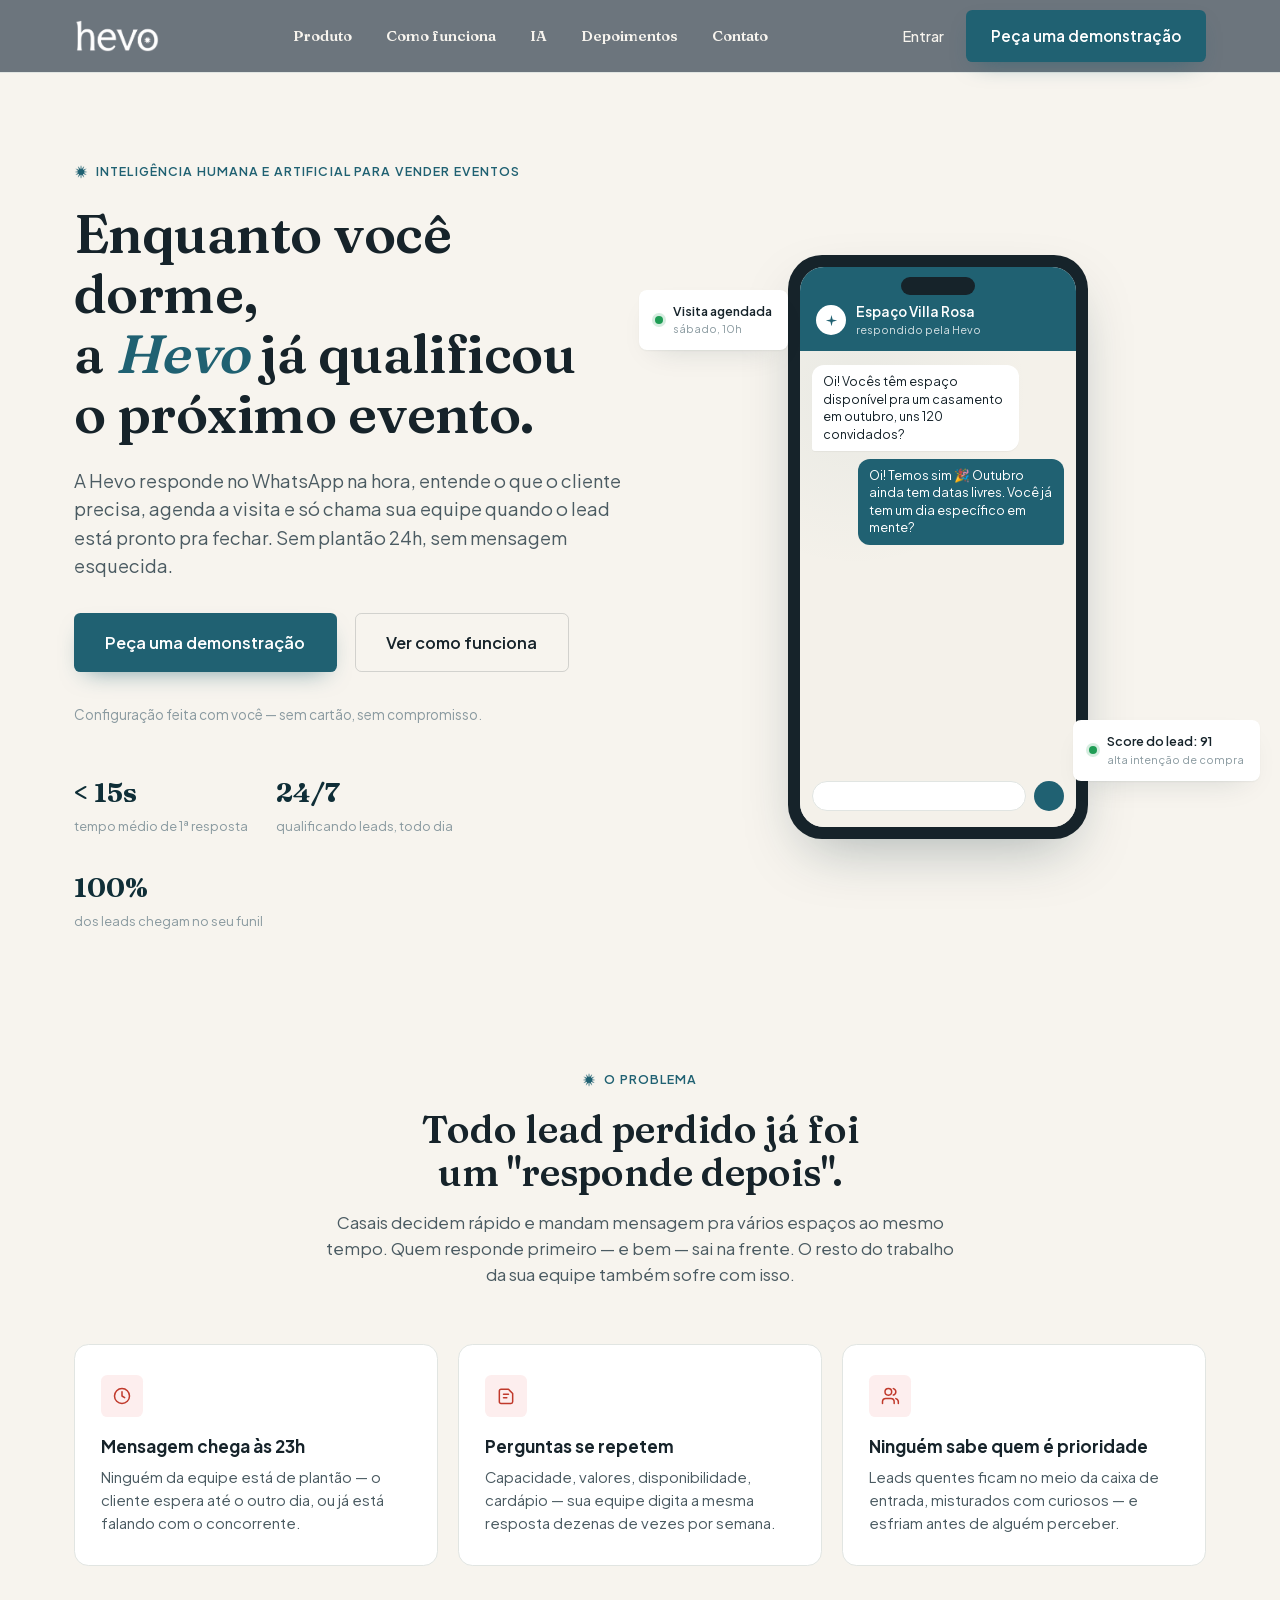
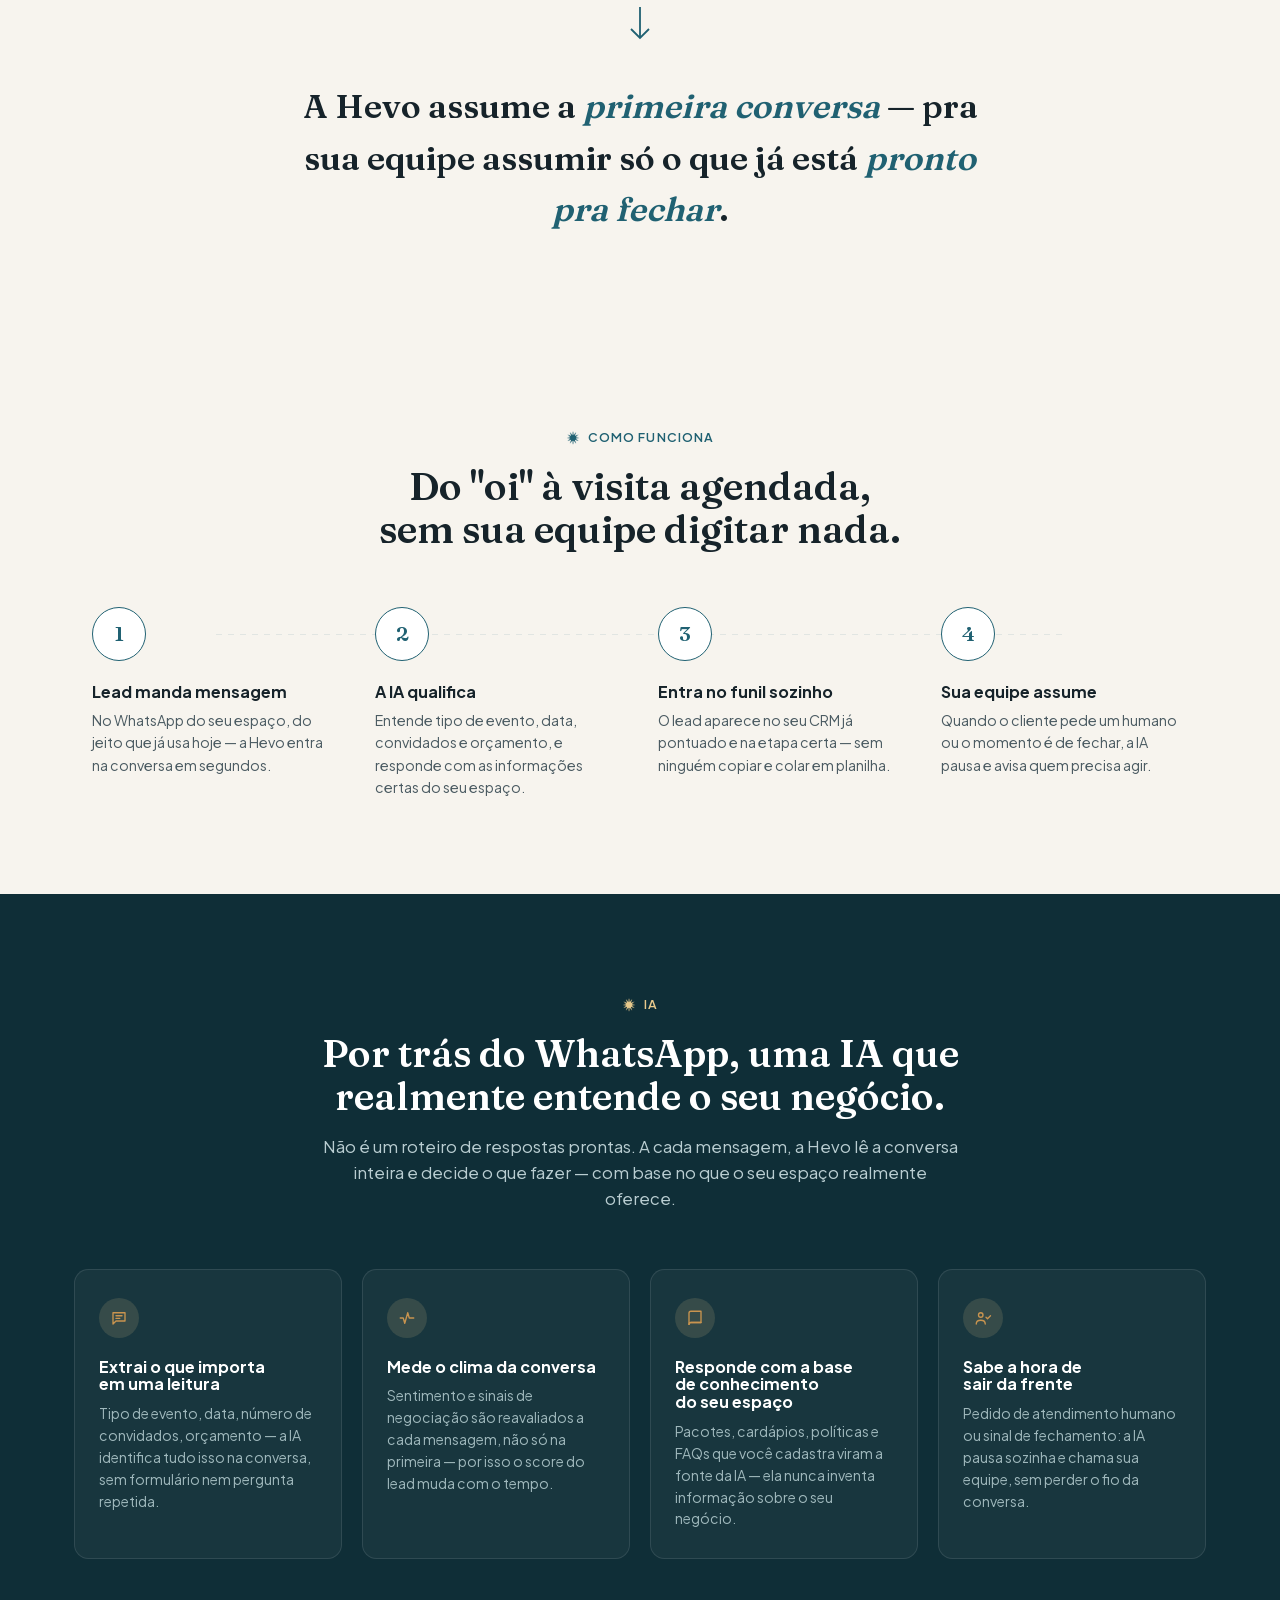
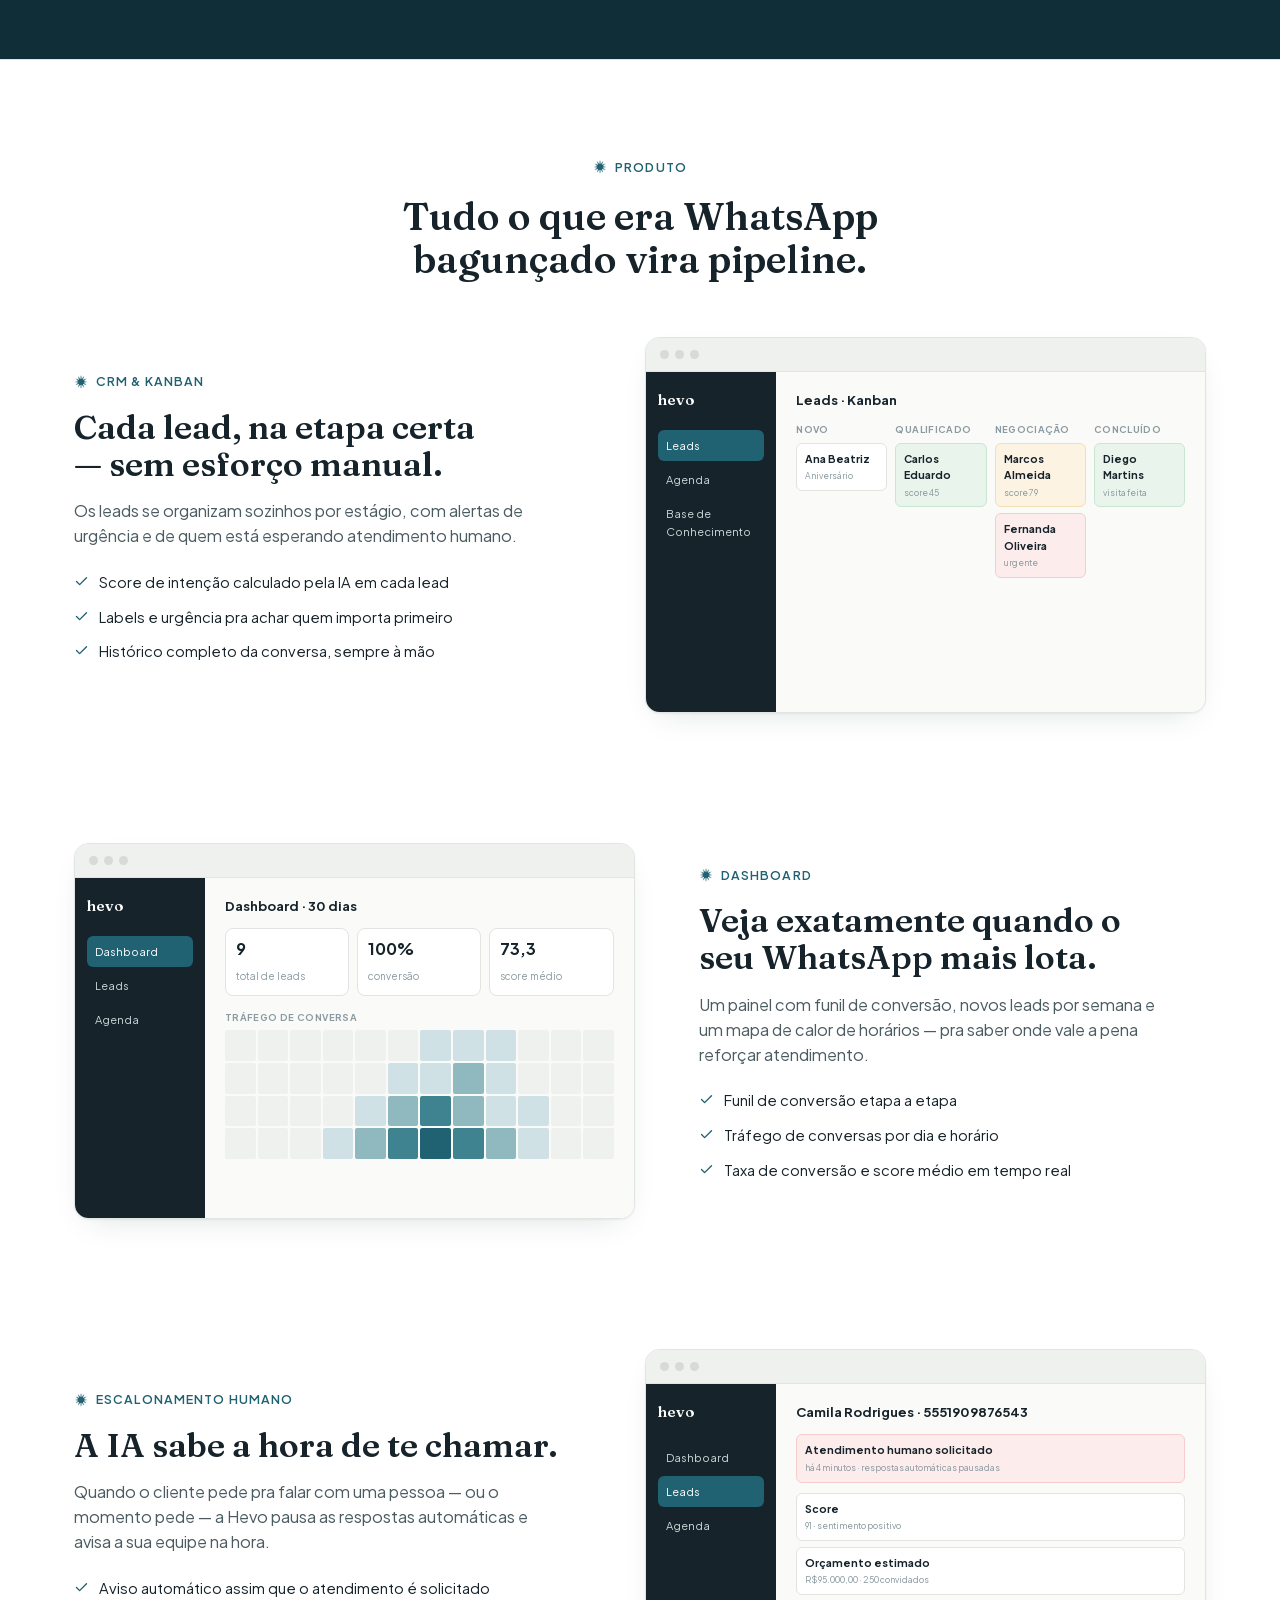
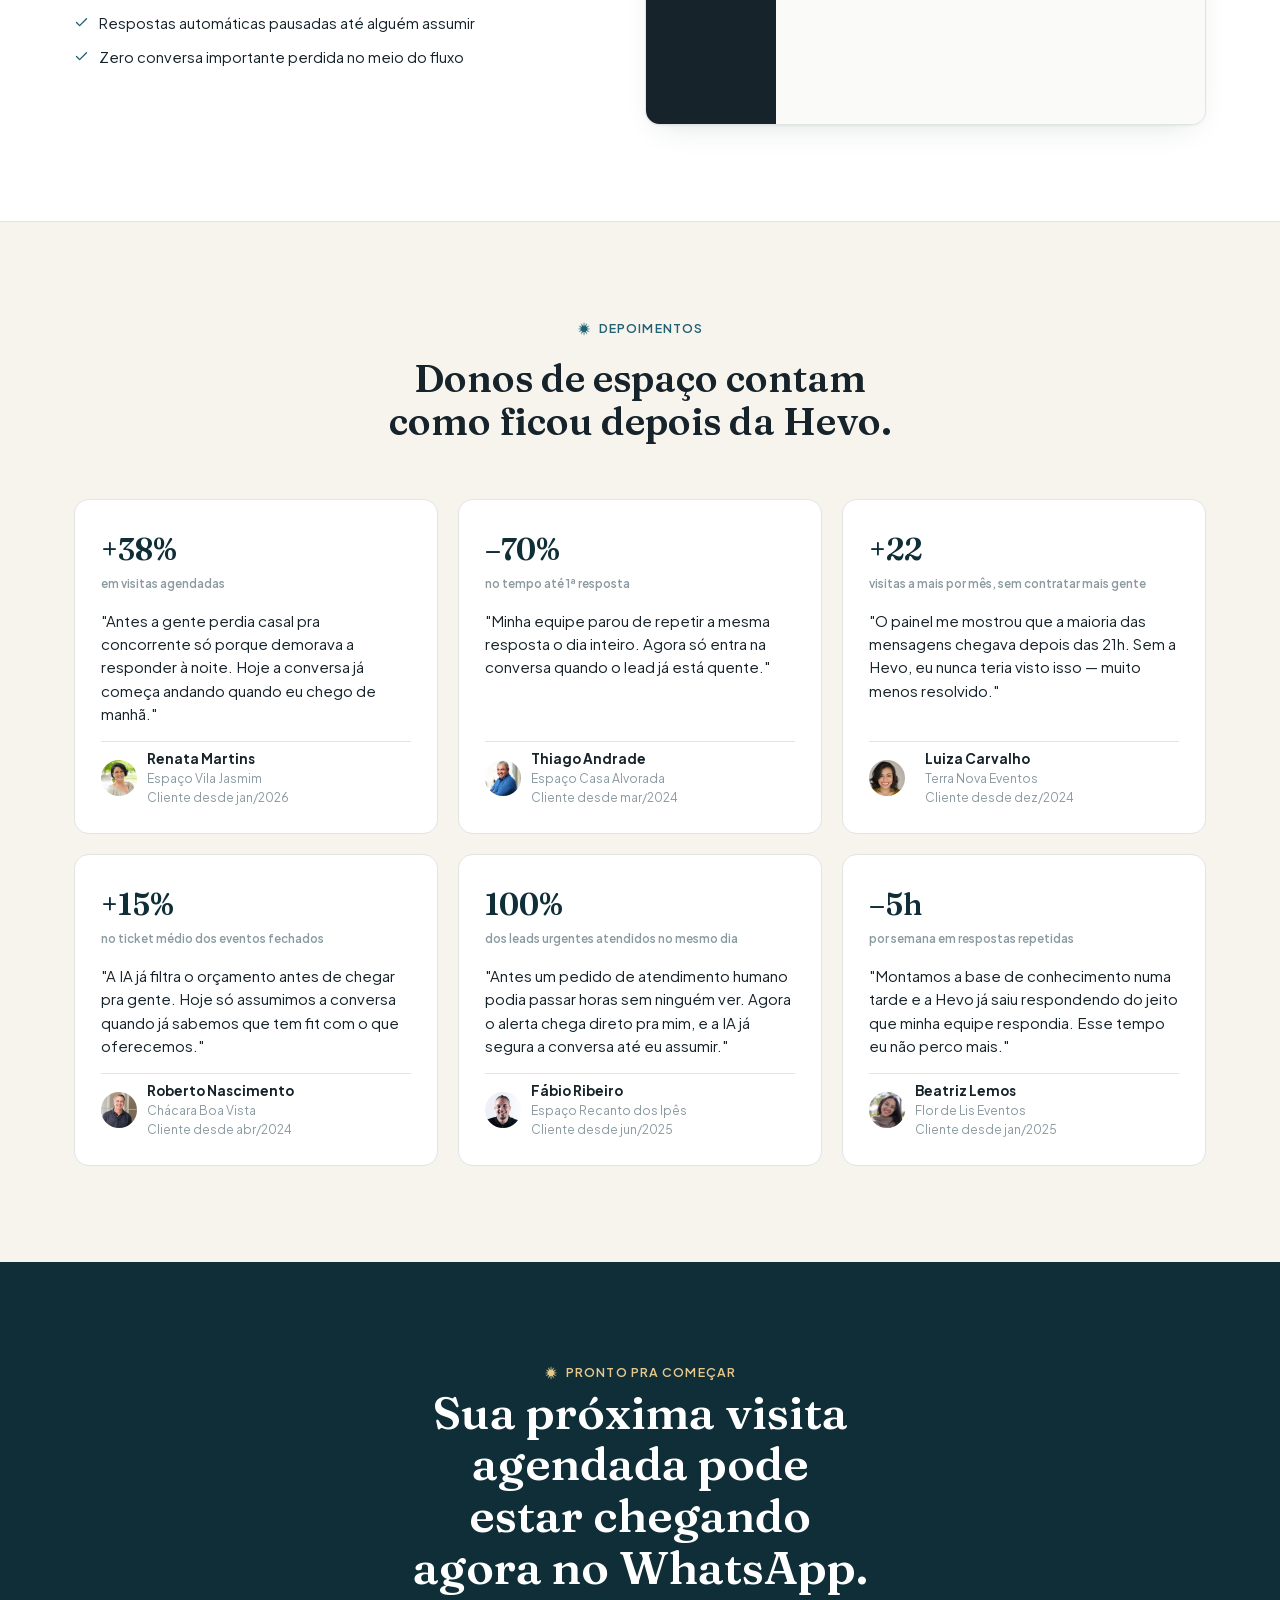
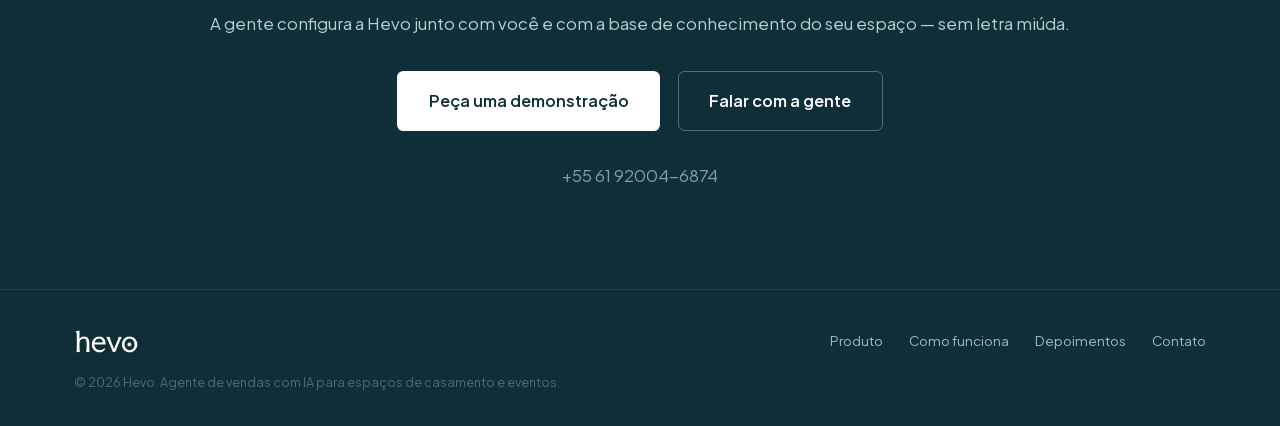
==== commit 7614e7e5: "Rename tech-* classes to ia-* to match the section's new name Co-Authored-By: Claude Sonnet 5 <norep" ====
--- a/index.html
+++ b/index.html
@@ -167,7 +167,7 @@
     </div>
 </section>
 
-<section class="tech-band" id="ia">
+<section class="ia-band" id="ia">
     <div class="wrap">
         <div class="section-head reveal">
             <span class="eyebrow eyebrow-on-dark">IA</span>
@@ -178,29 +178,29 @@
                 realmente oferece.
             </p>
         </div>
-        <div class="tech-grid">
-            <div class="tech-card reveal">
+        <div class="ia-grid">
+            <div class="ia-card reveal">
                 <span class="glyph">
                     <svg viewBox="0 0 24 24" fill="none" stroke="currentColor" stroke-width="1.8" stroke-linecap="round" stroke-linejoin="round"><path d="M4 5h16v11H8l-4 4V5Z"/><path d="M8 9h8M8 12.5h5"/></svg>
                 </span>
                 <h3>Extrai o que importa em uma leitura</h3>
                 <p>Tipo de evento, data, número de convidados, orçamento — a IA identifica tudo isso na conversa, sem formulário nem pergunta repetida.</p>
             </div>
-            <div class="tech-card reveal">
+            <div class="ia-card reveal">
                 <span class="glyph">
                     <svg viewBox="0 0 24 24" fill="none" stroke="currentColor" stroke-width="1.8" stroke-linecap="round" stroke-linejoin="round"><path d="M3 12h4l2 7 4-14 2 7h6"/></svg>
                 </span>
                 <h3>Mede o clima da conversa</h3>
                 <p>Sentimento e sinais de negociação são reavaliados a cada mensagem, não só na primeira — por isso o score do lead muda com o tempo.</p>
             </div>
-            <div class="tech-card reveal">
+            <div class="ia-card reveal">
                 <span class="glyph">
                     <svg viewBox="0 0 24 24" fill="none" stroke="currentColor" stroke-width="1.8" stroke-linecap="round" stroke-linejoin="round"><path d="M4 5.5A2.5 2.5 0 0 1 6.5 3H20v15H6.5A2.5 2.5 0 0 0 4 20.5v-15Z"/><path d="M4 20.5A2.5 2.5 0 0 1 6.5 18H20"/></svg>
                 </span>
                 <h3>Responde com a base de conhecimento do seu espaço</h3>
                 <p>Pacotes, cardápios, políticas e FAQs que você cadastra viram a fonte da IA — ela nunca inventa informação sobre o seu negócio.</p>
             </div>
-            <div class="tech-card reveal">
+            <div class="ia-card reveal">
                 <span class="glyph">
                     <svg viewBox="0 0 24 24" fill="none" stroke="currentColor" stroke-width="1.8" stroke-linecap="round" stroke-linejoin="round"><circle cx="9" cy="8" r="3"/><path d="M3 20c0-3.3 2.7-5 6-5s6 1.7 6 5"/><path d="m16 11 2 2 4-4"/></svg>
                 </span>
--- a/css/style.css
+++ b/css/style.css
@@ -662,29 +662,29 @@
 
 /* ---------- tech spotlight ---------- */
 
-.tech-band {
+.ia-band {
     background: var(--teal-deep);
     padding: 100px 0;
 }
 
-.tech-band .section-head h2 { color: #fff; }
-.tech-band .section-head p { color: #b9cdd1; }
-
-.tech-grid {
+.ia-band .section-head h2 { color: #fff; }
+.ia-band .section-head p { color: #b9cdd1; }
+
+.ia-grid {
     display: grid;
     grid-template-columns: repeat(4, 1fr);
     gap: 20px;
     margin-top: 56px;
 }
 
-.tech-card {
+.ia-card {
     background: rgba(255, 255, 255, 0.04);
     border: 1px solid rgba(255, 255, 255, 0.1);
     border-radius: var(--radius-lg);
     padding: 28px 24px;
 }
 
-.tech-card .glyph {
+.ia-card .glyph {
     width: 40px;
     height: 40px;
     border-radius: 50%;
@@ -694,16 +694,16 @@
     margin-bottom: 20px;
 }
 
-.tech-card .glyph svg { width: 18px; height: 18px; color: var(--gold); }
-
-.tech-card h3 {
+.ia-card .glyph svg { width: 18px; height: 18px; color: var(--gold); }
+
+.ia-card h3 {
     font-family: var(--font-sans);
     font-size: 1rem;
     font-weight: 700;
     color: #fff;
 }
 
-.tech-card p {
+.ia-card p {
     margin-top: 10px;
     font-size: 0.88rem;
     color: #9fb8bc;
@@ -1035,7 +1035,7 @@
     .hero .wrap { grid-template-columns: 1fr; }
     .hero-stage { margin-top: 40px; }
     .pain-grid { grid-template-columns: 1fr; }
-    .tech-grid { grid-template-columns: 1fr 1fr; }
+    .ia-grid { grid-template-columns: 1fr 1fr; }
     .steps { grid-template-columns: 1fr 1fr; row-gap: 40px; }
     .steps::before { display: none; }
     .feature-row, .feature-row.reverse { grid-template-columns: 1fr; }
@@ -1063,8 +1063,8 @@
     .hero { padding: 60px 0 20px; }
     .hero-badge { display: none; }
     .section { padding: 64px 0; }
-    .tech-band { padding: 64px 0; }
-    .tech-grid { grid-template-columns: 1fr; }
+    .ia-band { padding: 64px 0; }
+    .ia-grid { grid-template-columns: 1fr; }
     .steps { grid-template-columns: 1fr; }
     .desktop-screen { flex-direction: column; }
     .mini-sidebar { width: 100%; display: flex; gap: 8px; align-items: center; }
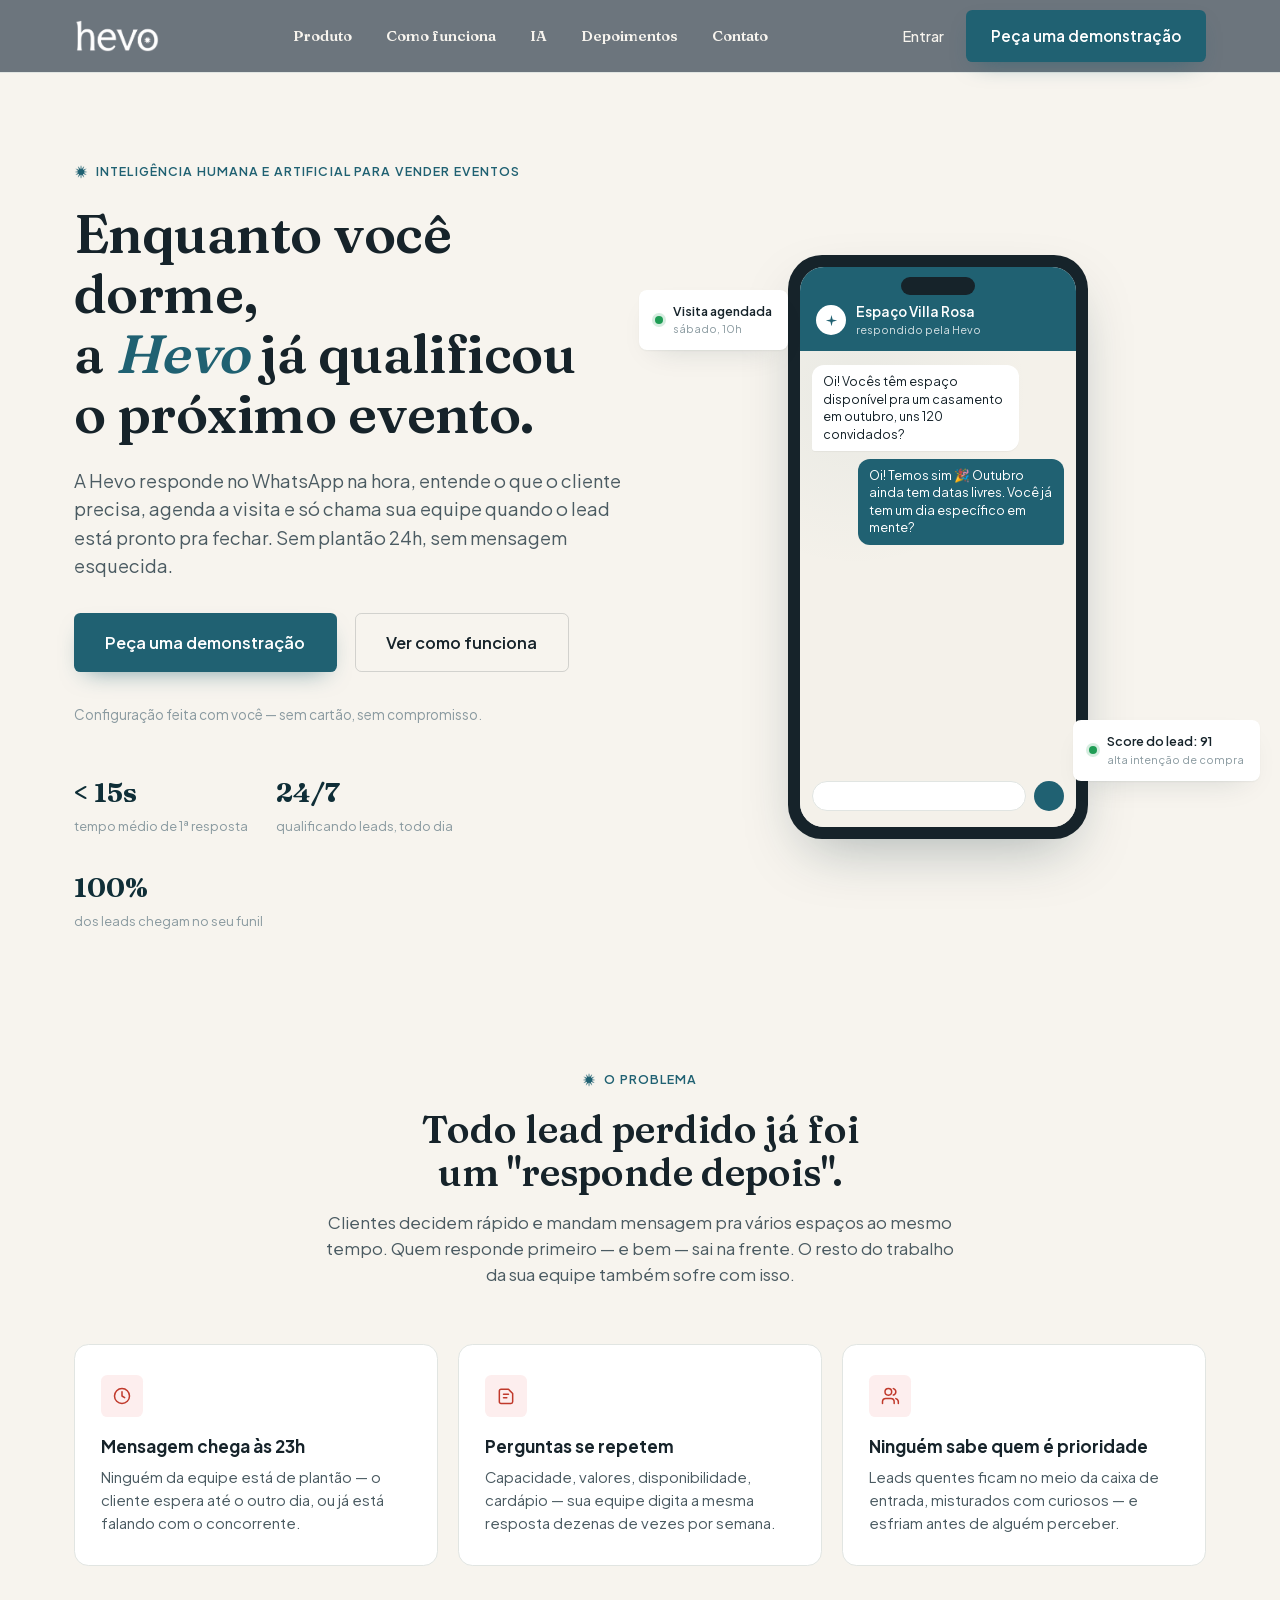
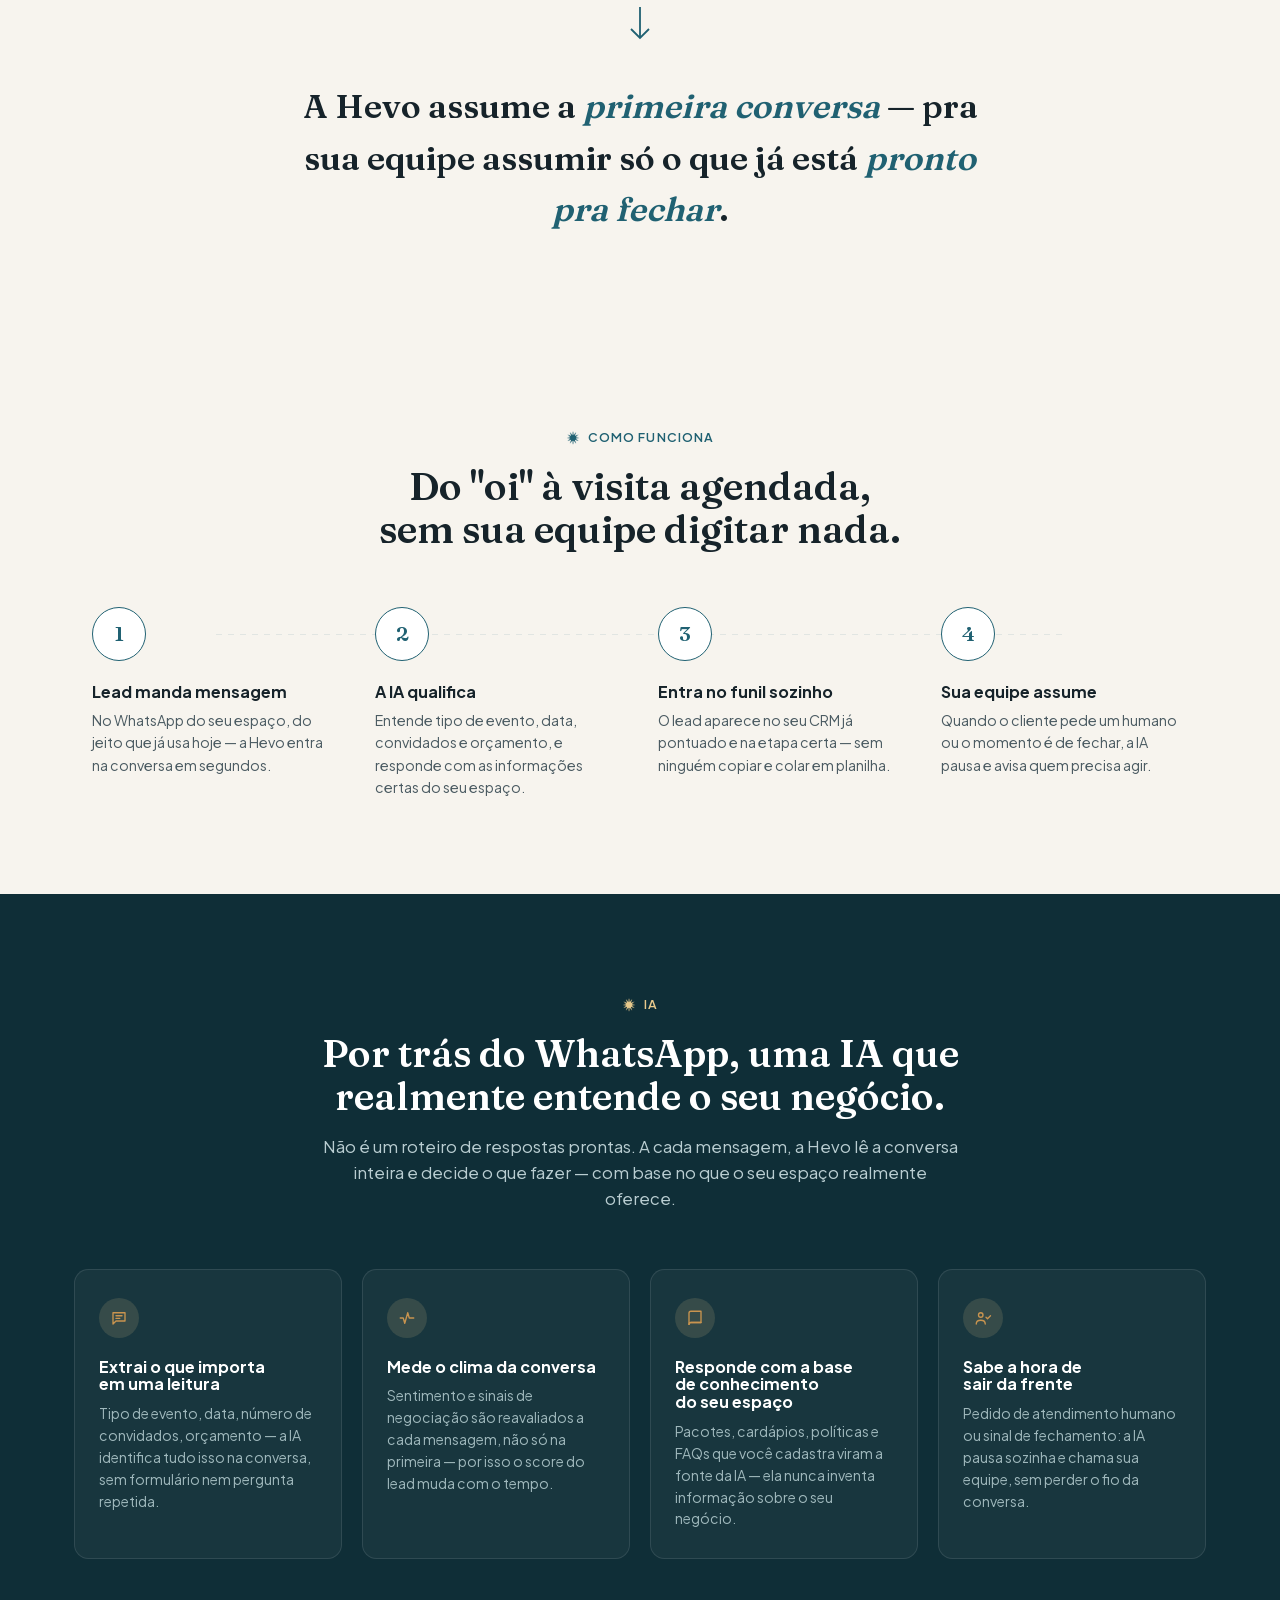
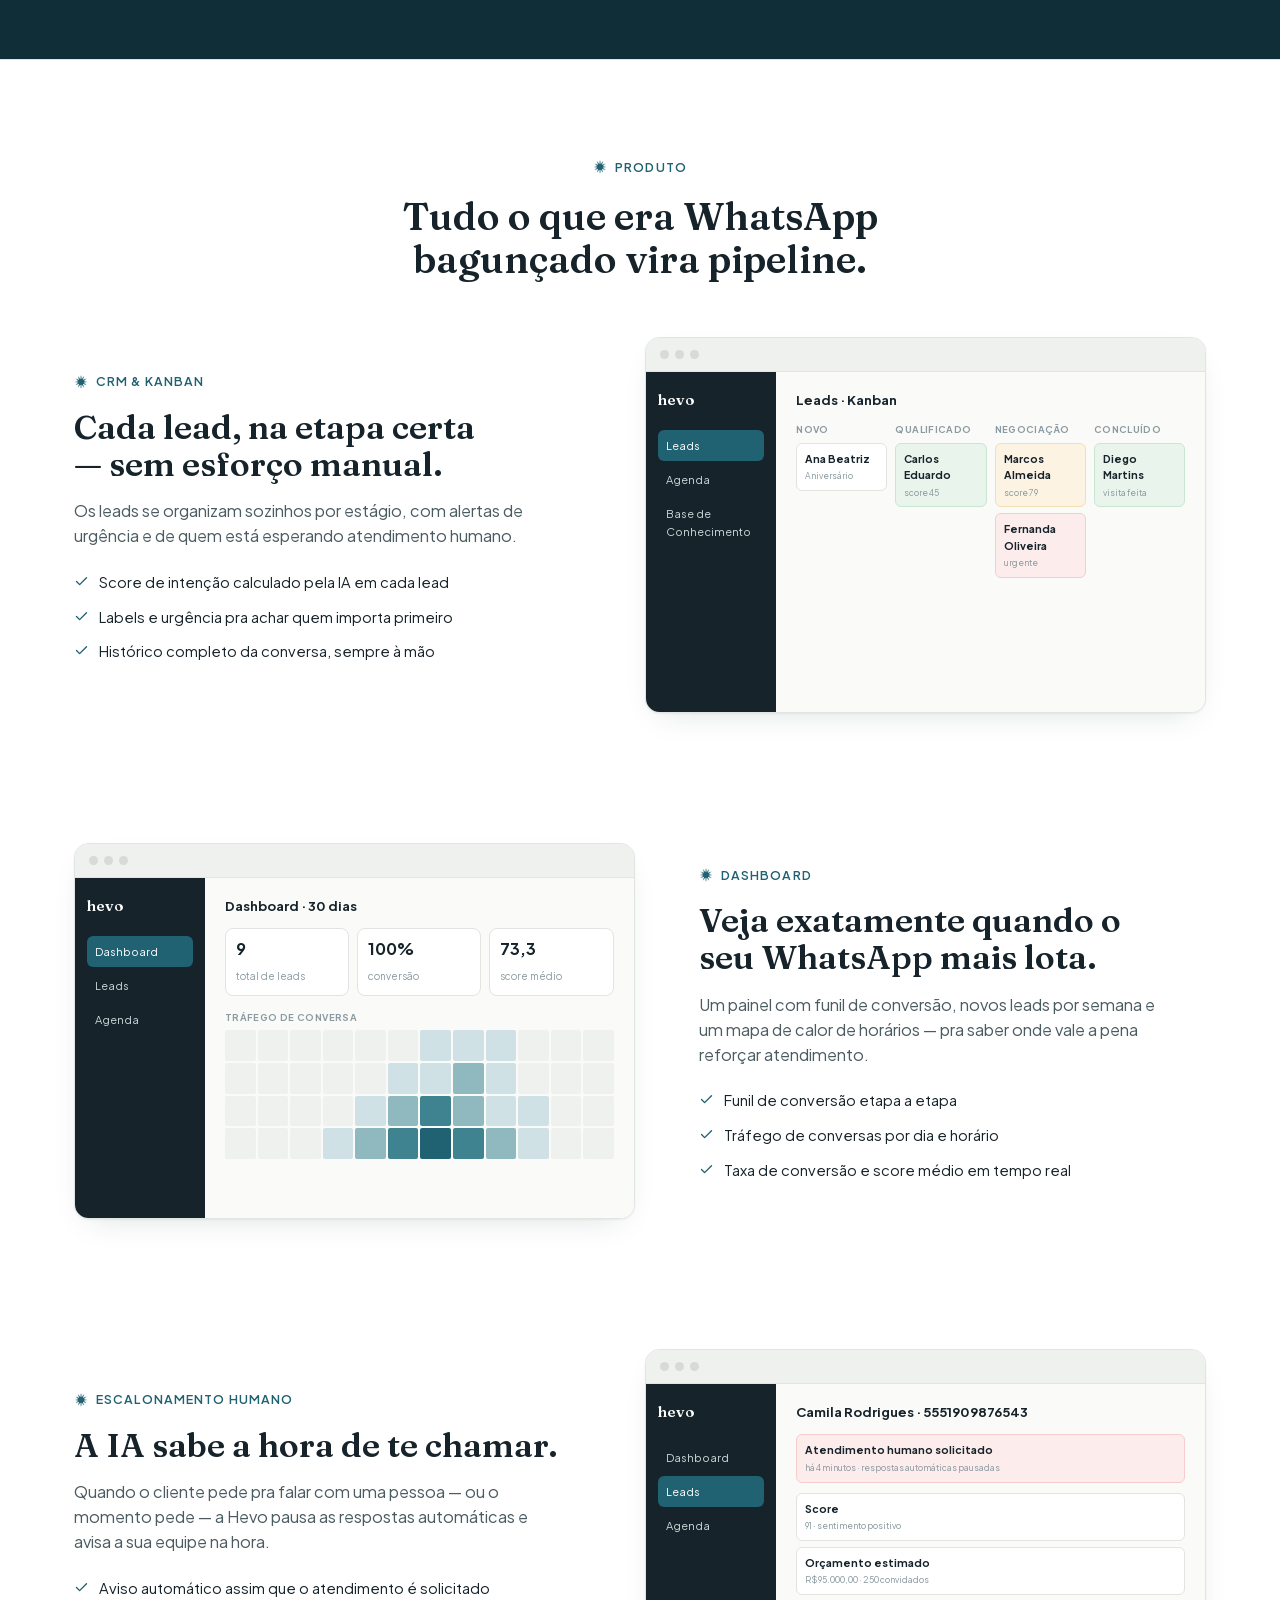
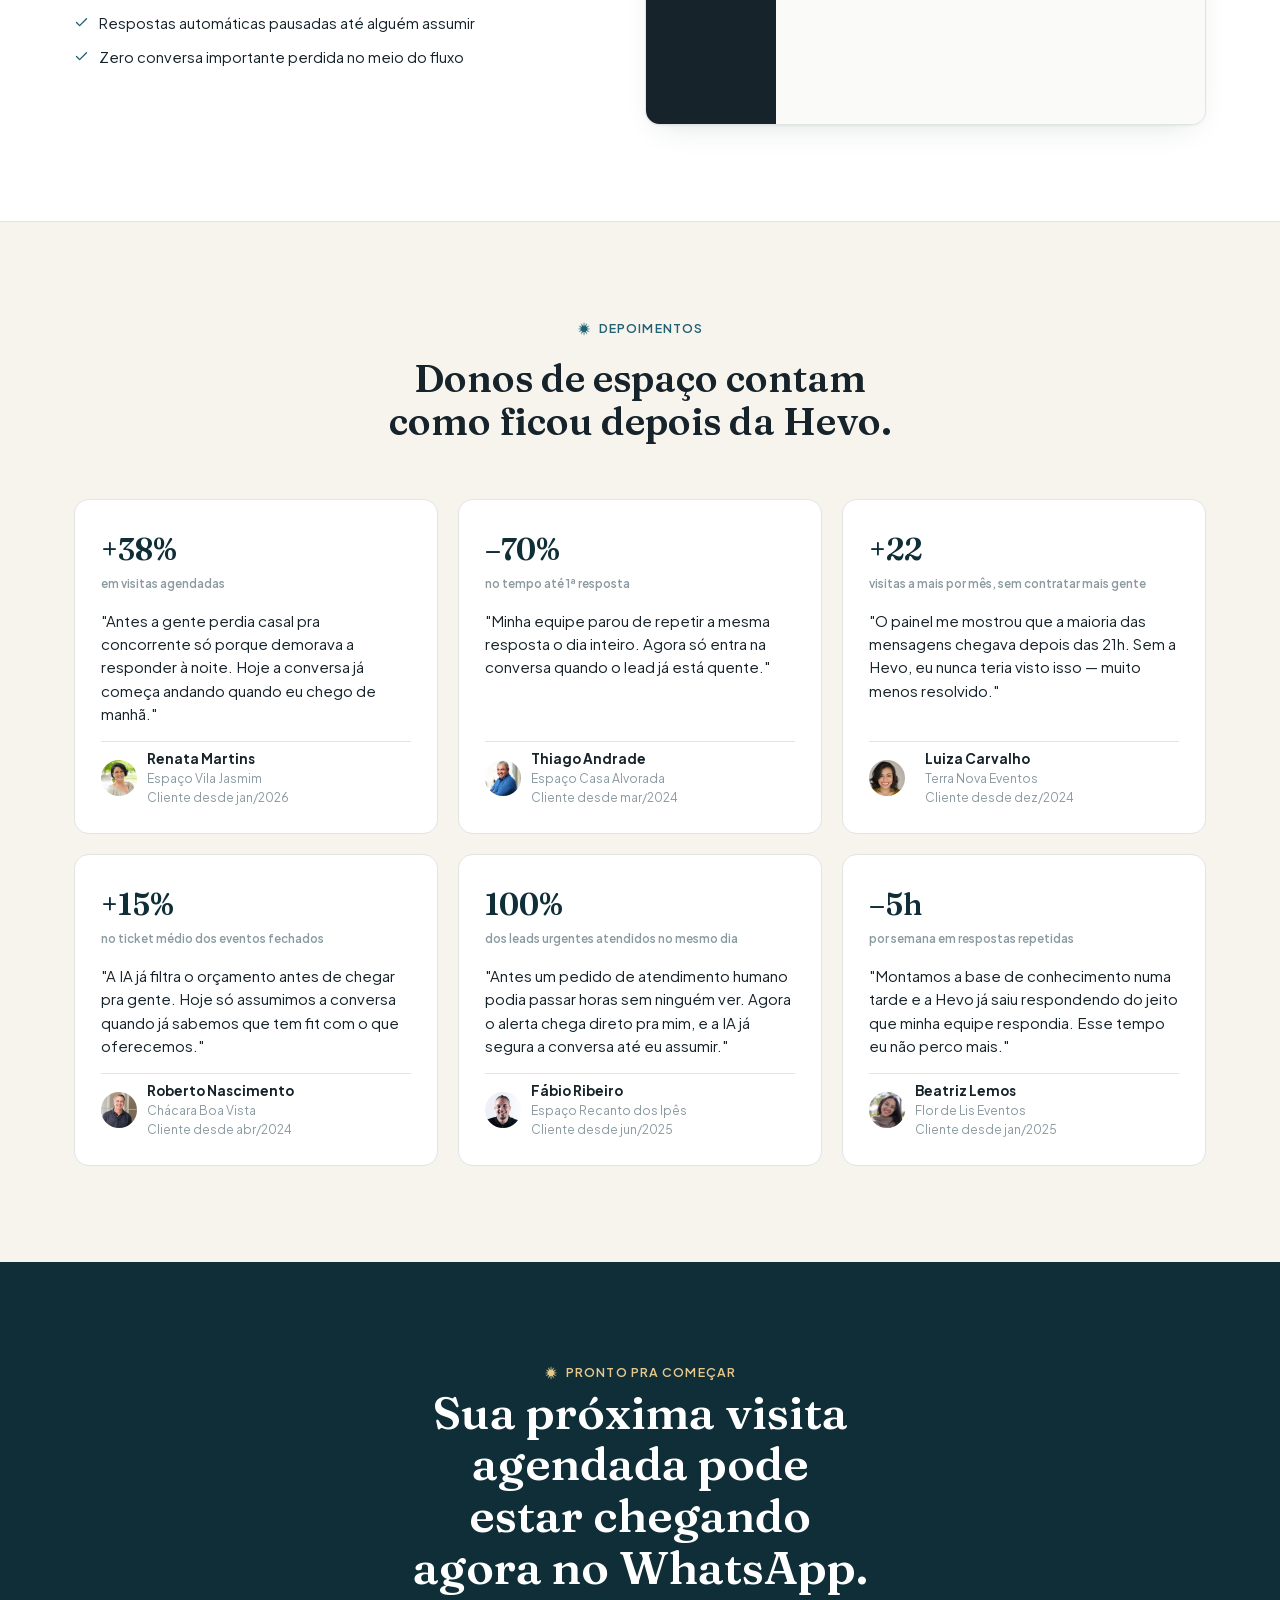
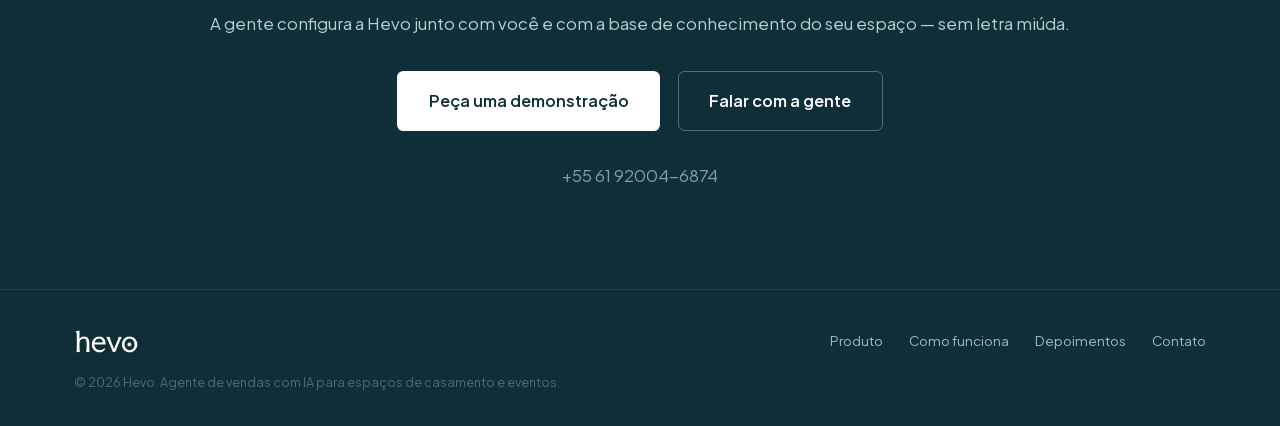
==== commit ce41d183: "Ajusta copy: Casais -> Clientes" ====
--- a/index.html
+++ b/index.html
@@ -101,7 +101,7 @@
             <span class="eyebrow">O problema</span>
             <h2>Todo lead perdido já foi um "responde depois".</h2>
             <p>
-                Casais decidem rápido e mandam mensagem pra vários espaços ao mesmo
+                Clientes decidem rápido e mandam mensagem pra vários espaços ao mesmo
                 tempo. Quem responde primeiro — e bem — sai na frente. O resto do
                 trabalho da sua equipe também sofre com isso.
             </p>
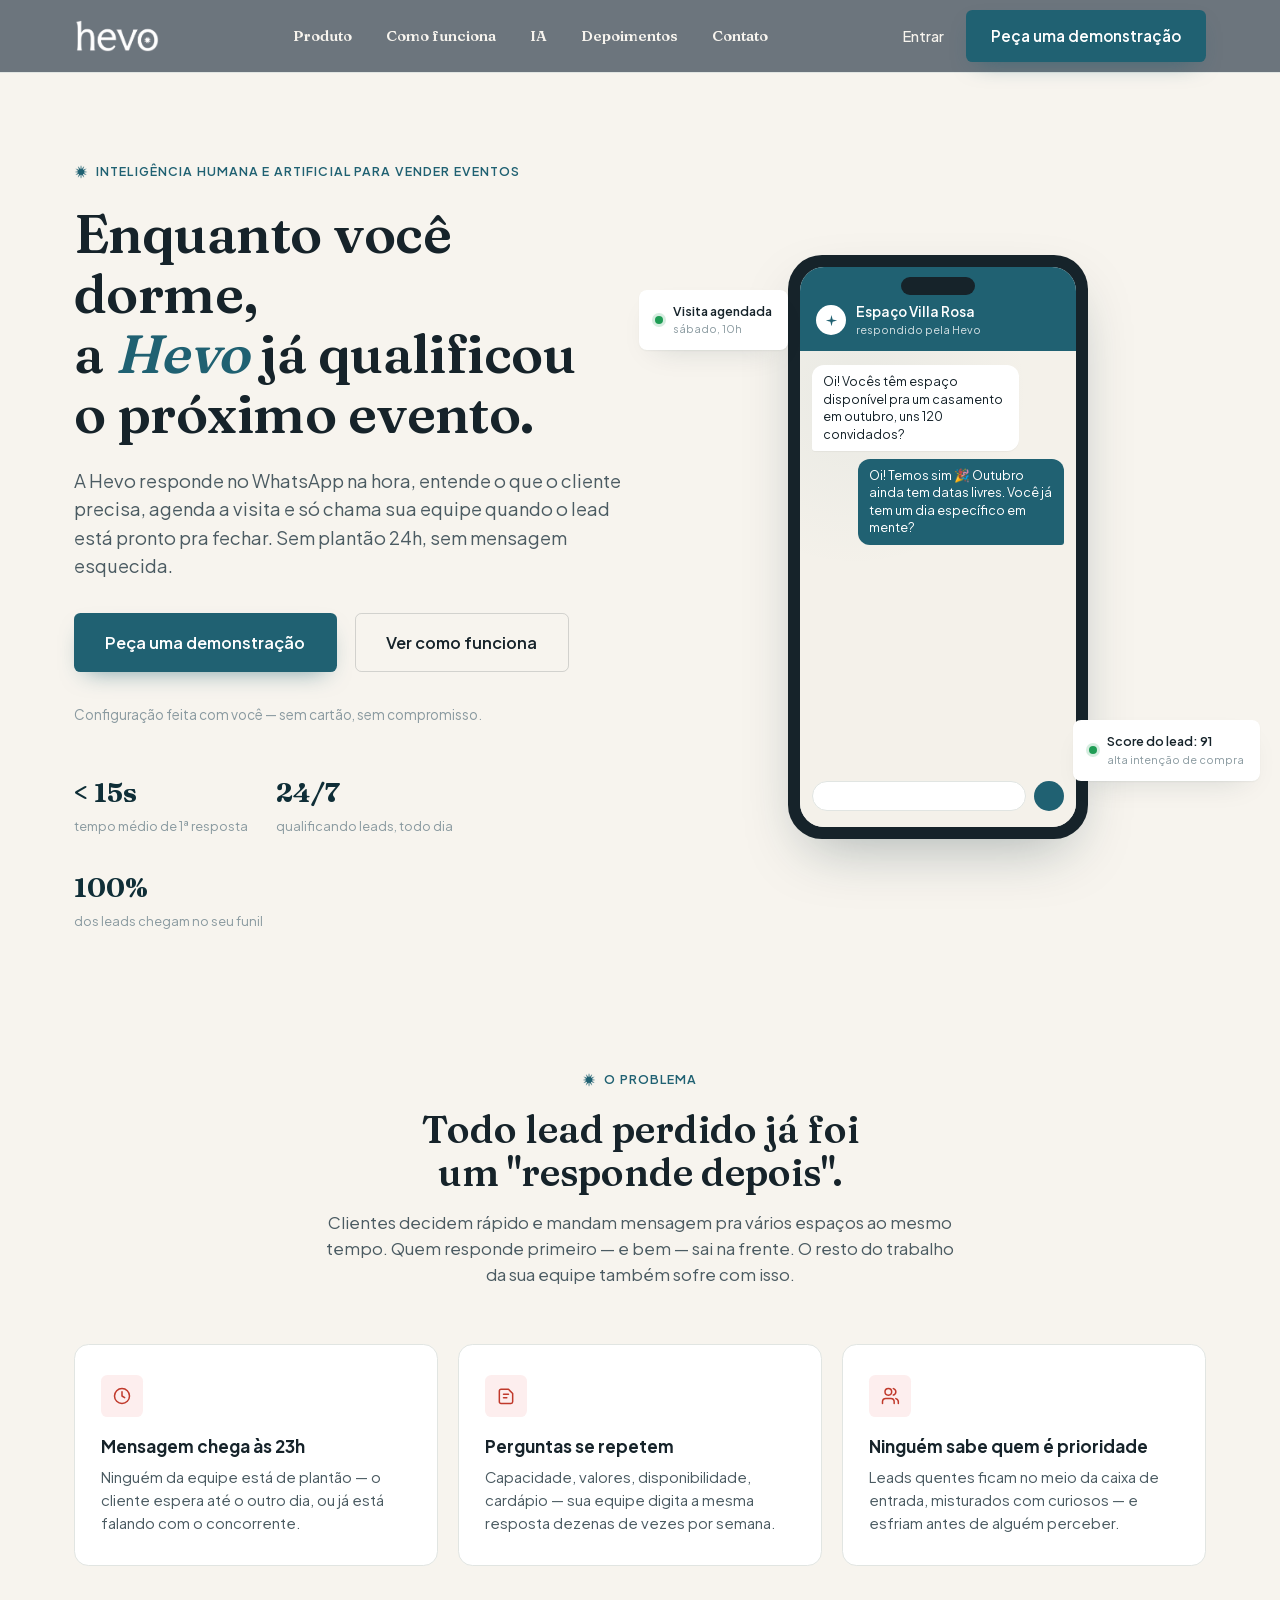
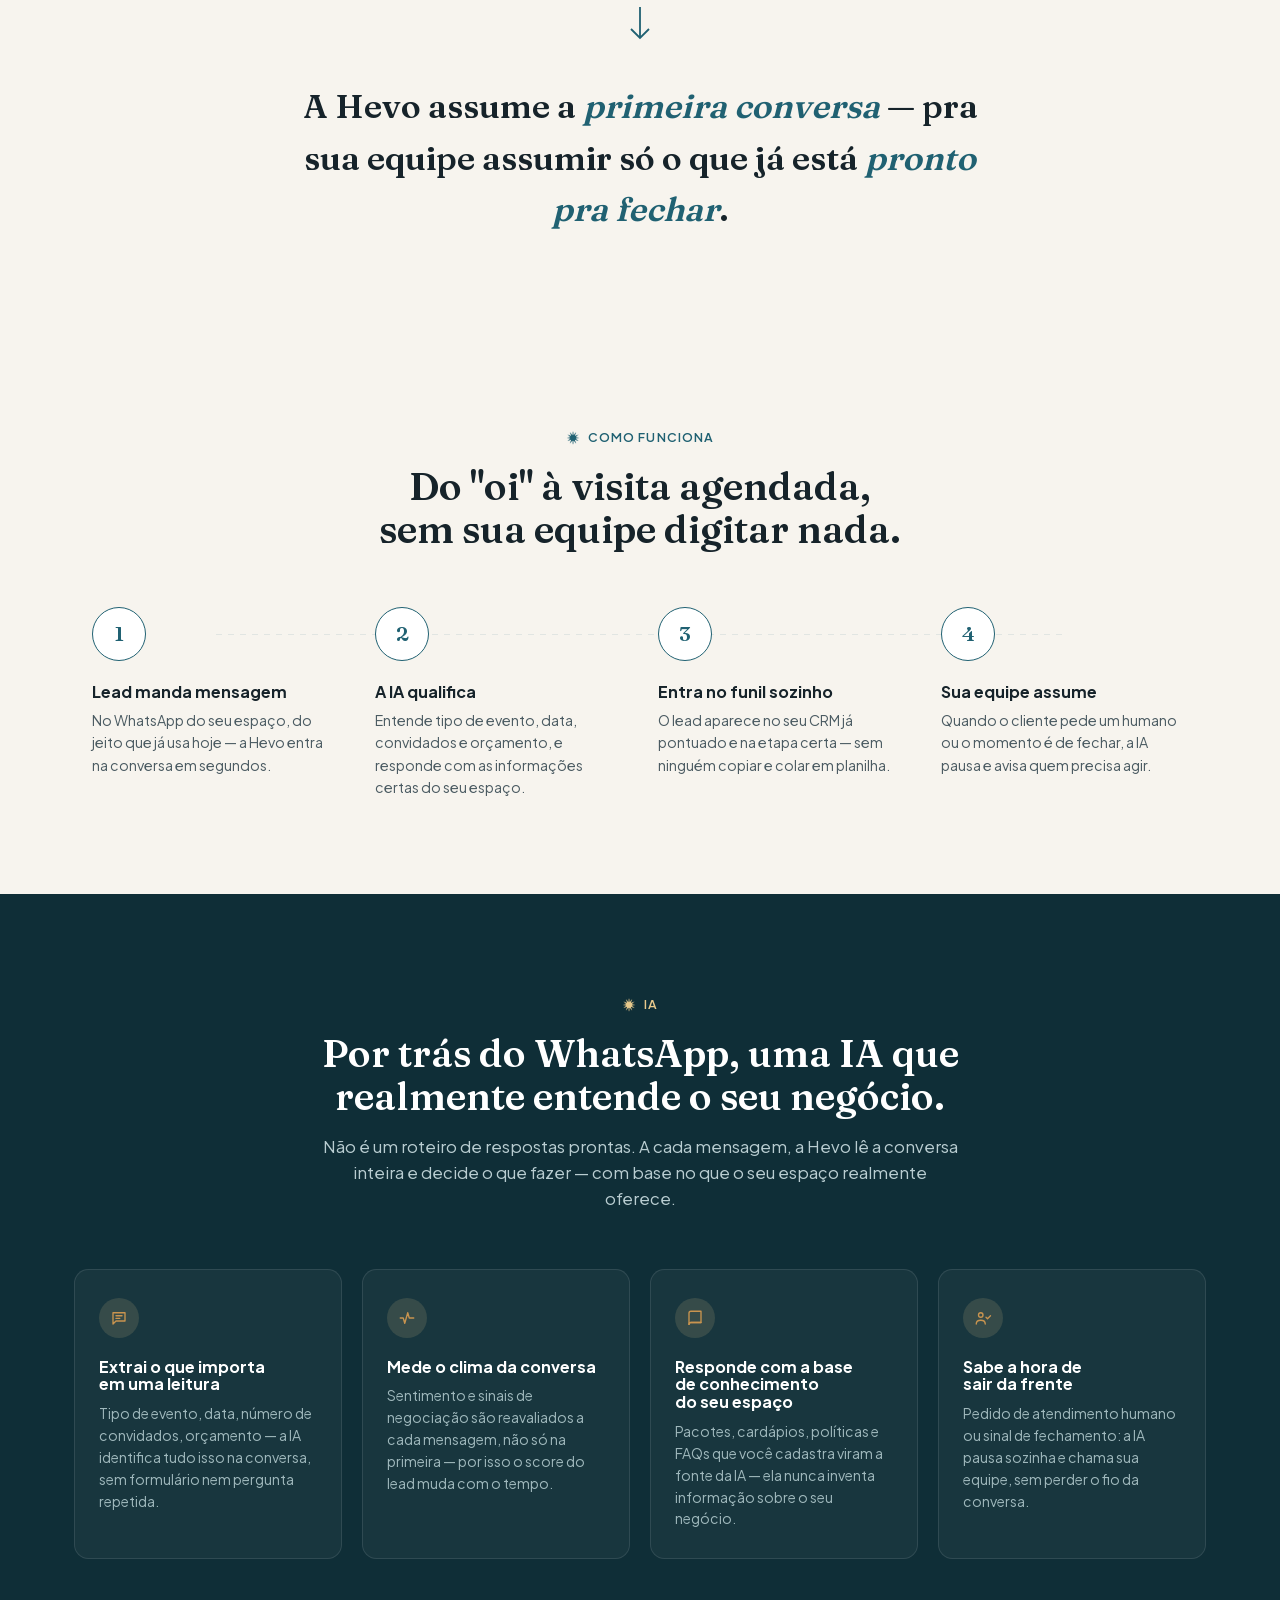
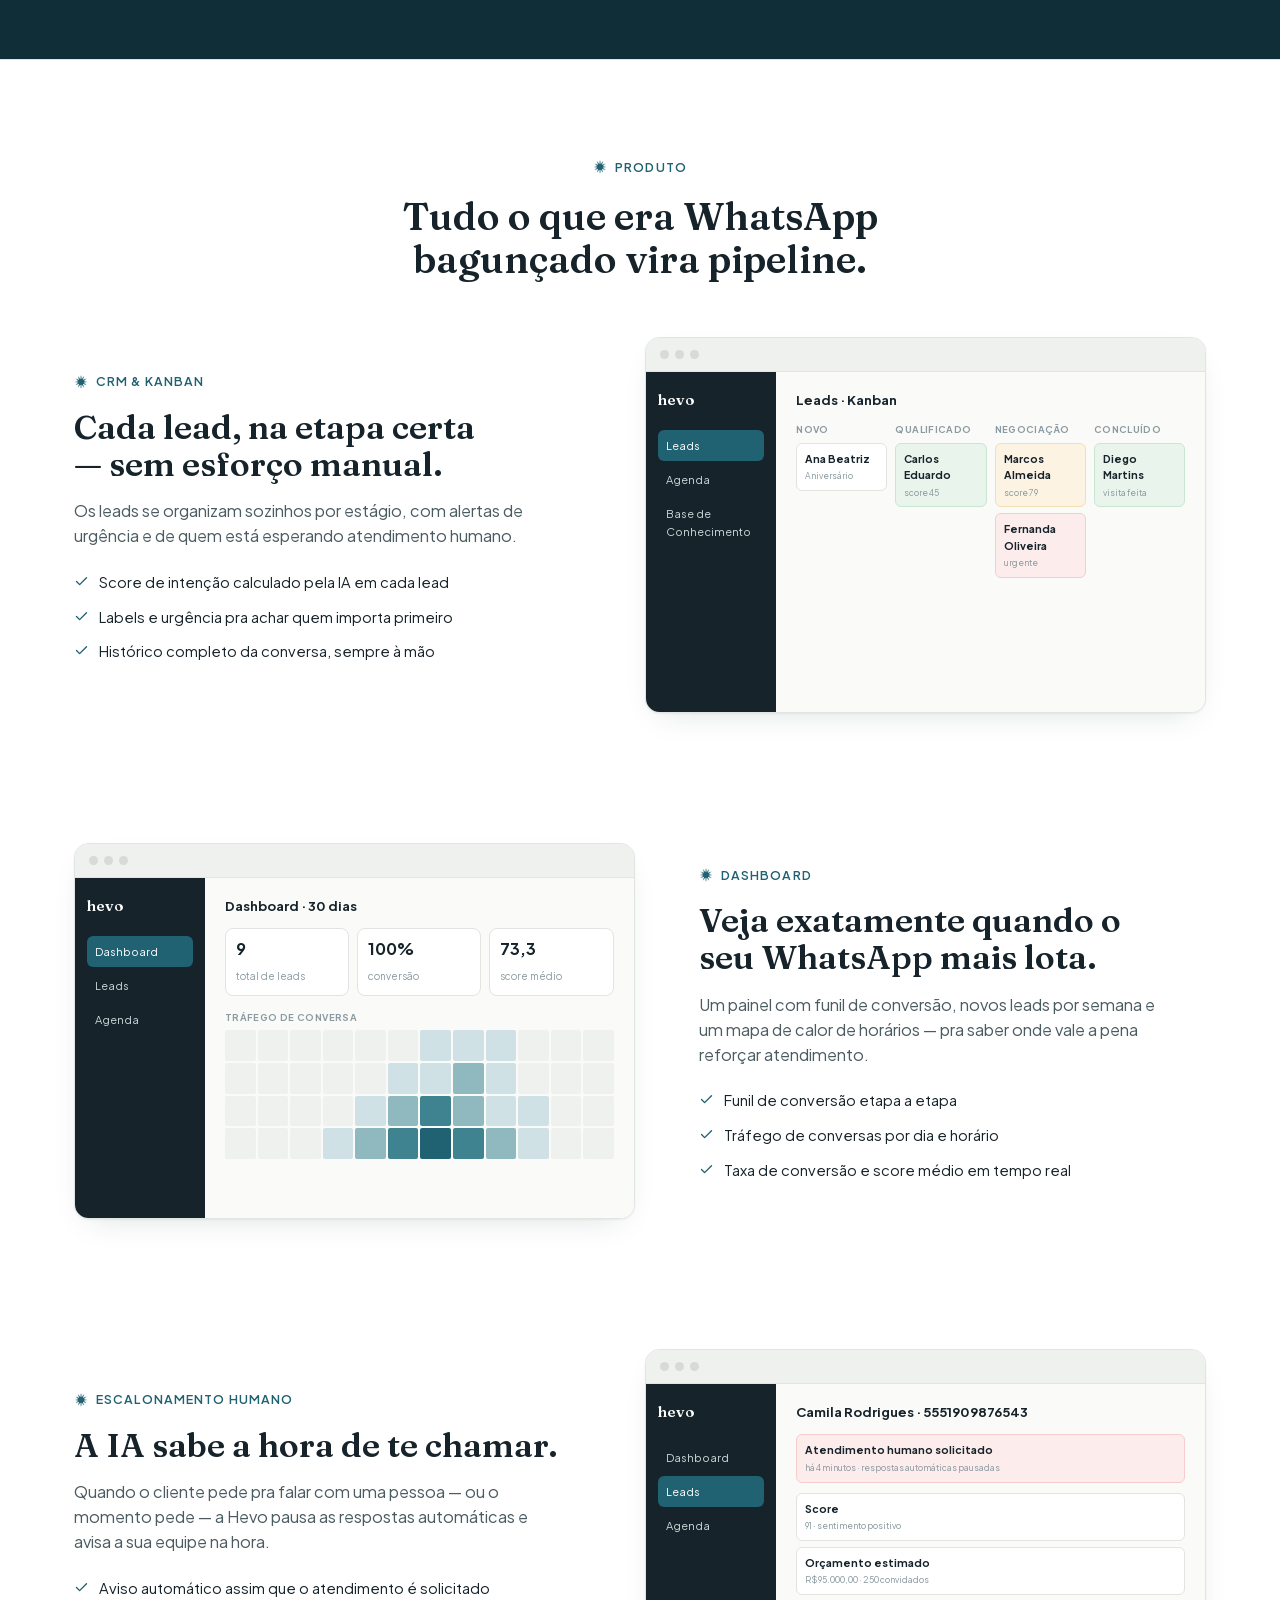
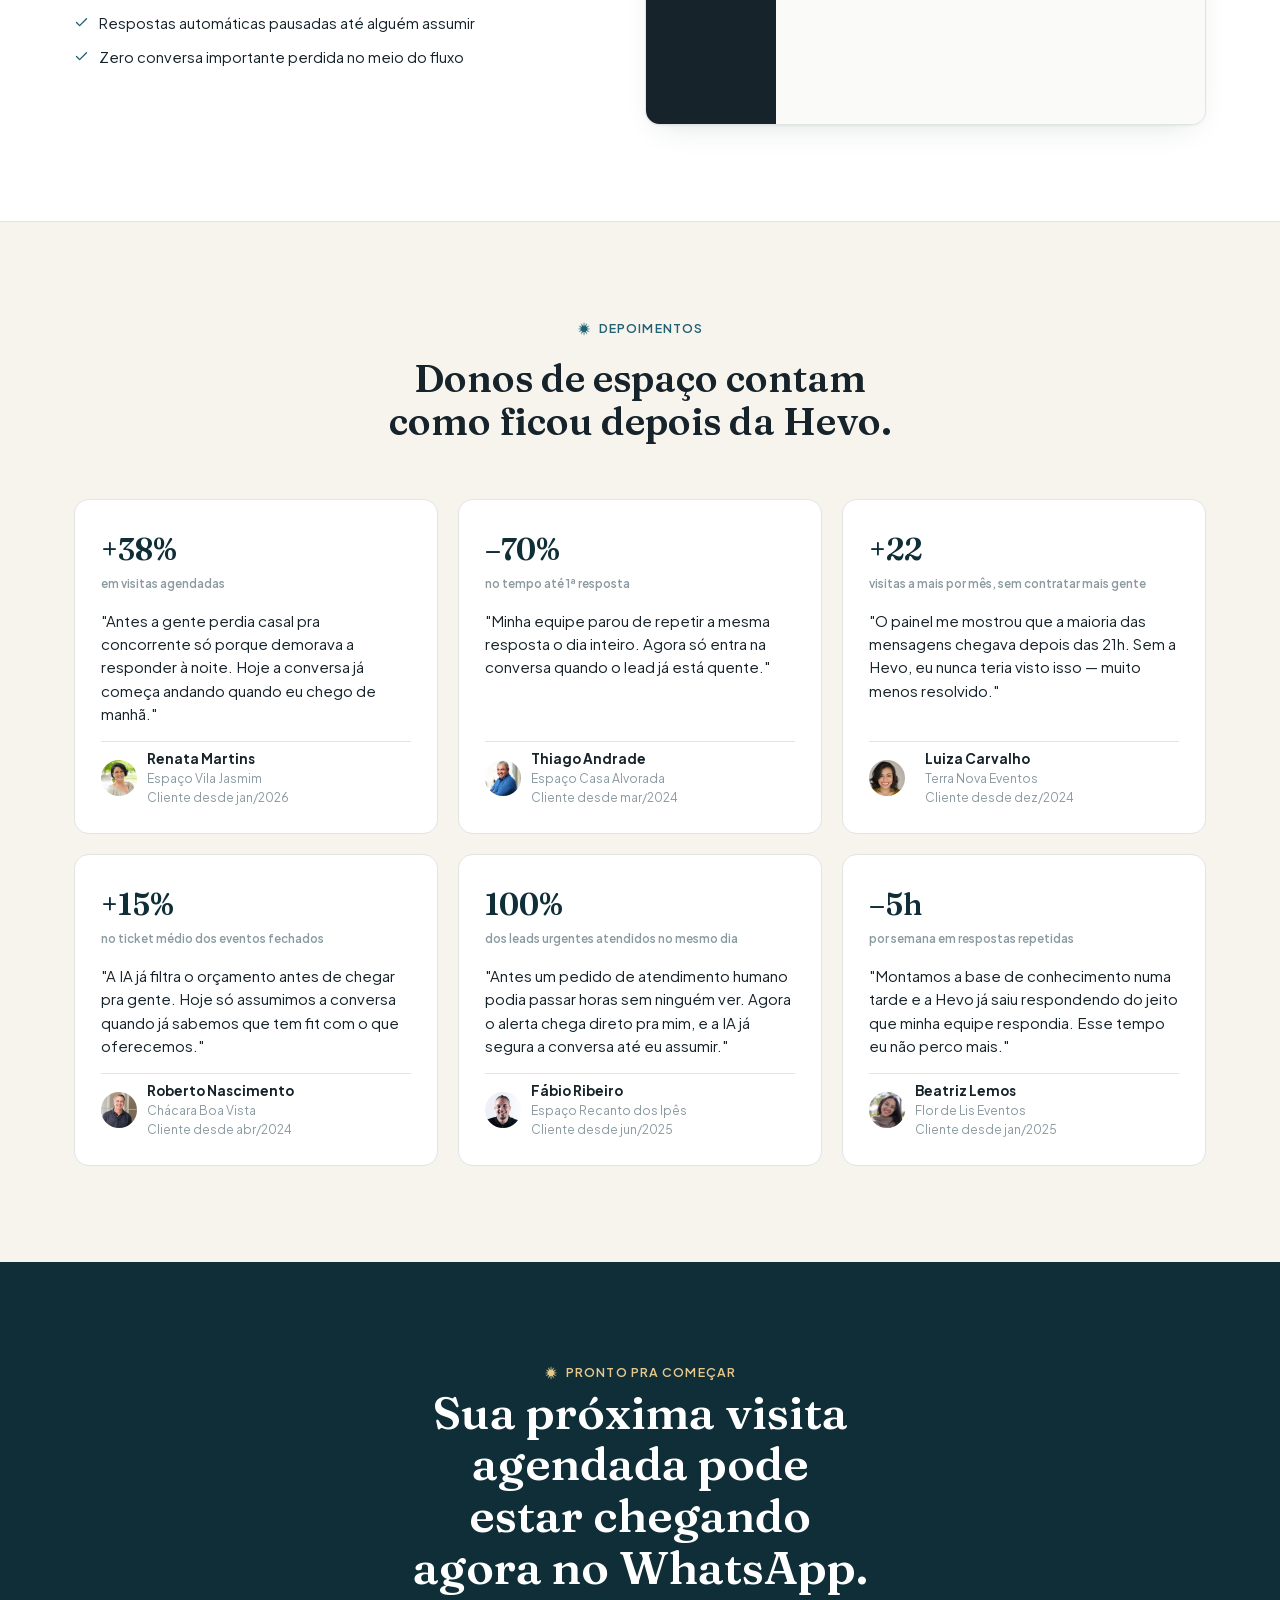
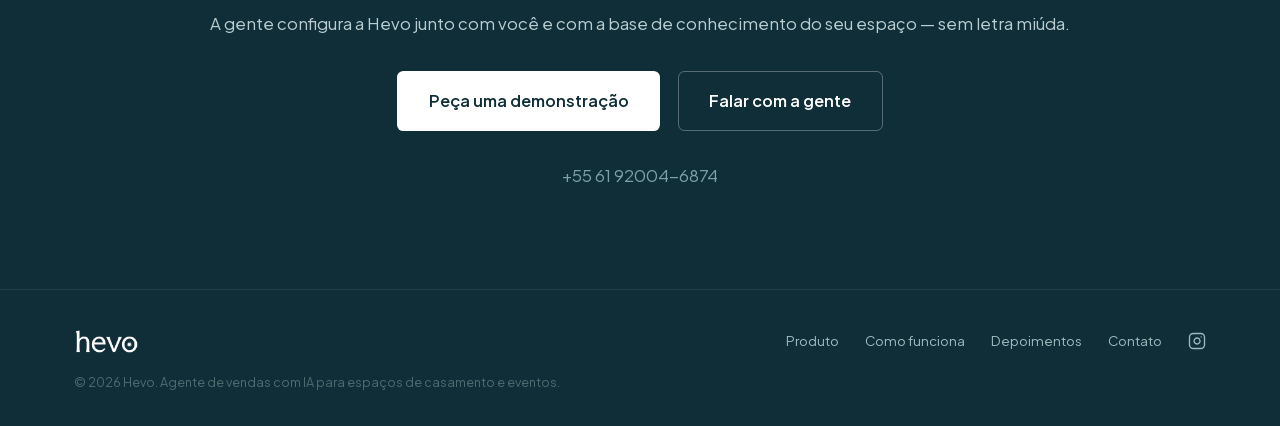
==== commit d3aebf15: "Add Instagram link with icon to footer" ====
--- a/index.html
+++ b/index.html
@@ -449,6 +449,9 @@
                 <a href="#como-funciona">Como funciona</a>
                 <a href="#depoimentos">Depoimentos</a>
                 <a href="https://wa.me/5561920046874" target="_blank" rel="noopener">Contato</a>
+                <a href="https://www.instagram.com/hevo.eventos/" target="_blank" rel="noopener" class="foot-social" aria-label="Instagram">
+                    <svg viewBox="0 0 24 24" fill="none" stroke="currentColor" stroke-width="1.8" stroke-linecap="round" stroke-linejoin="round"><rect x="2" y="2" width="20" height="20" rx="5" ry="5"/><path d="M16 11.37A4 4 0 1 1 12.63 8 4 4 0 0 1 16 11.37z"/><line x1="17.5" y1="6.5" x2="17.5" y2="6.5"/></svg>
+                </a>
             </div>
         </div>
         <p class="foot-fine">© <span id="year"></span> Hevo. Agente de vendas com IA para espaços de casamento e eventos.</p>
--- a/css/style.css
+++ b/css/style.css
@@ -1013,9 +1013,11 @@
 
 .brand-mark-outline { width: 64px; }
 
-.foot-links { display: flex; gap: 26px; font-size: 0.84rem; }
+.foot-links { display: flex; align-items: center; gap: 26px; font-size: 0.84rem; }
 .foot-links a { text-decoration: none; color: #9db9bd; }
 .foot-links a:hover { color: #fff; }
+.foot-links a.foot-social { display: inline-flex; }
+.foot-links a.foot-social svg { width: 18px; height: 18px; }
 
 .foot-fine { font-size: 0.78rem; margin-top: 20px; color: #4f6a6f; }
 
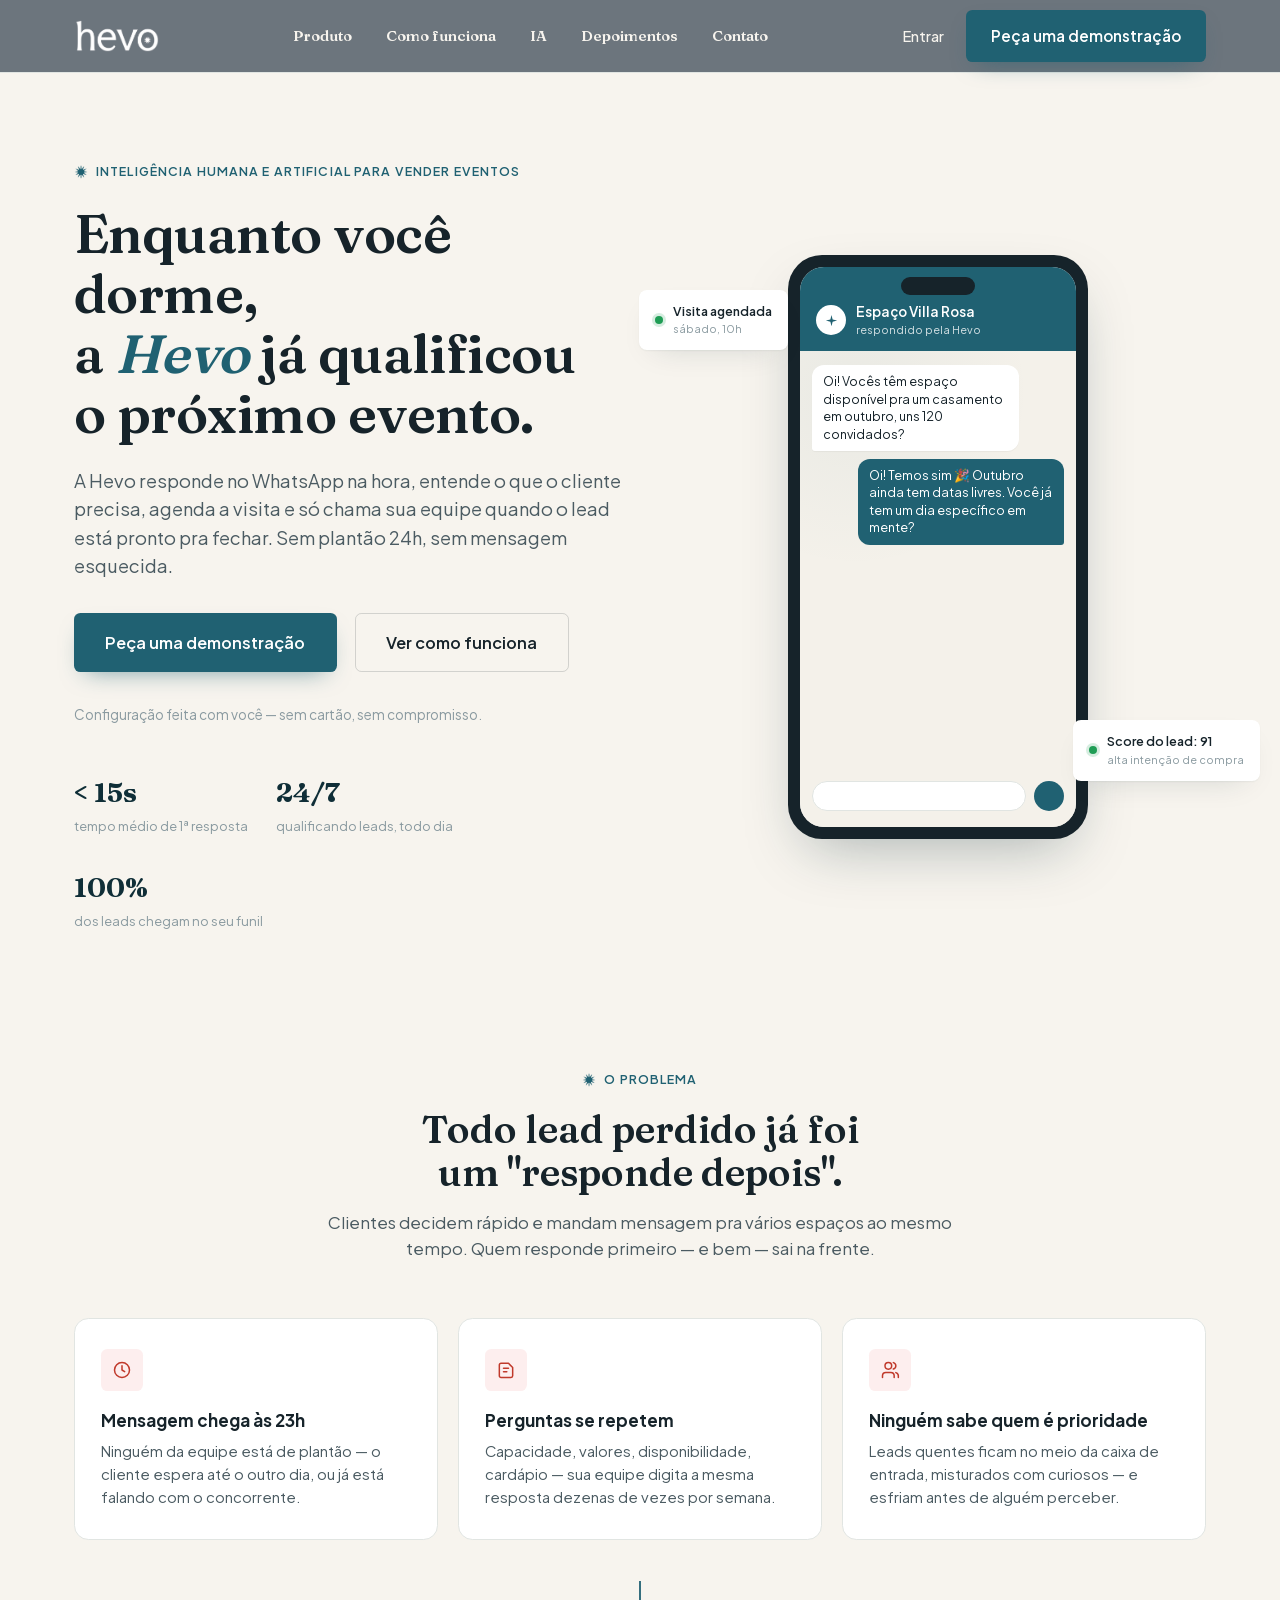
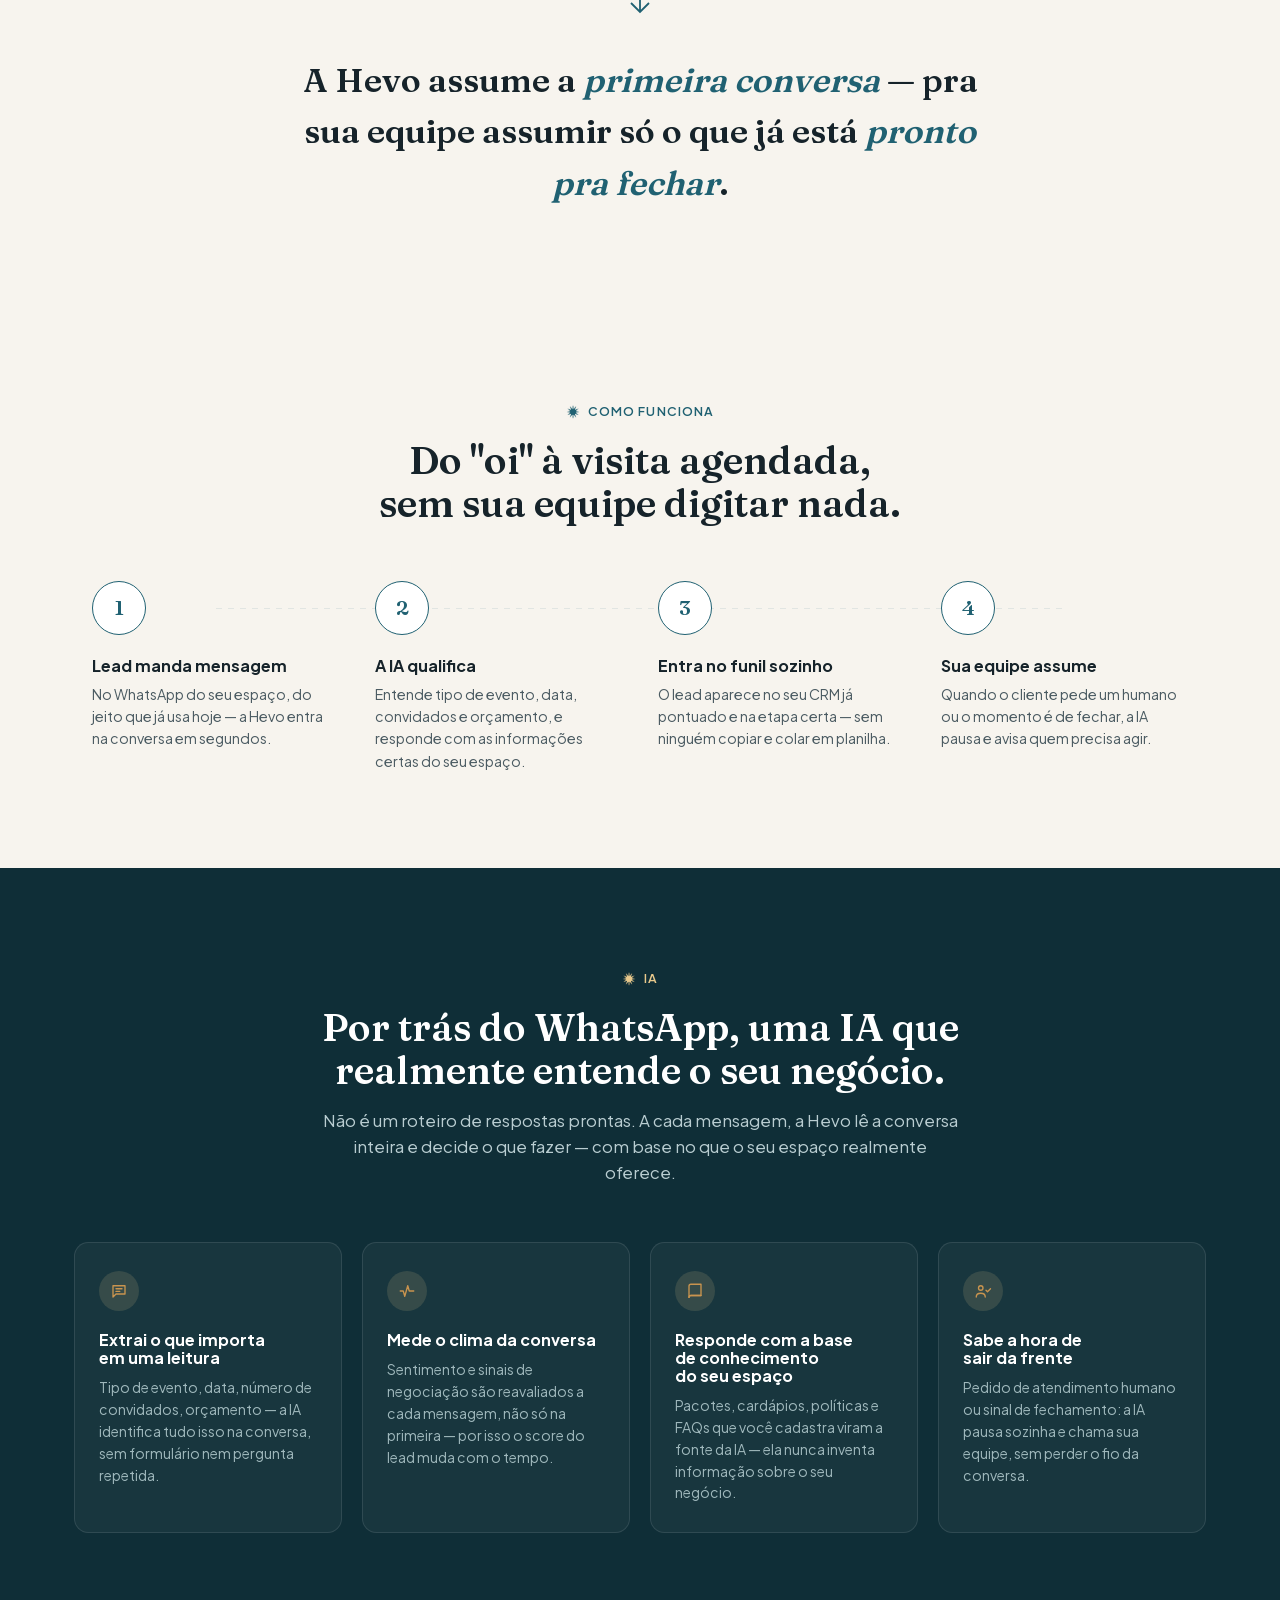
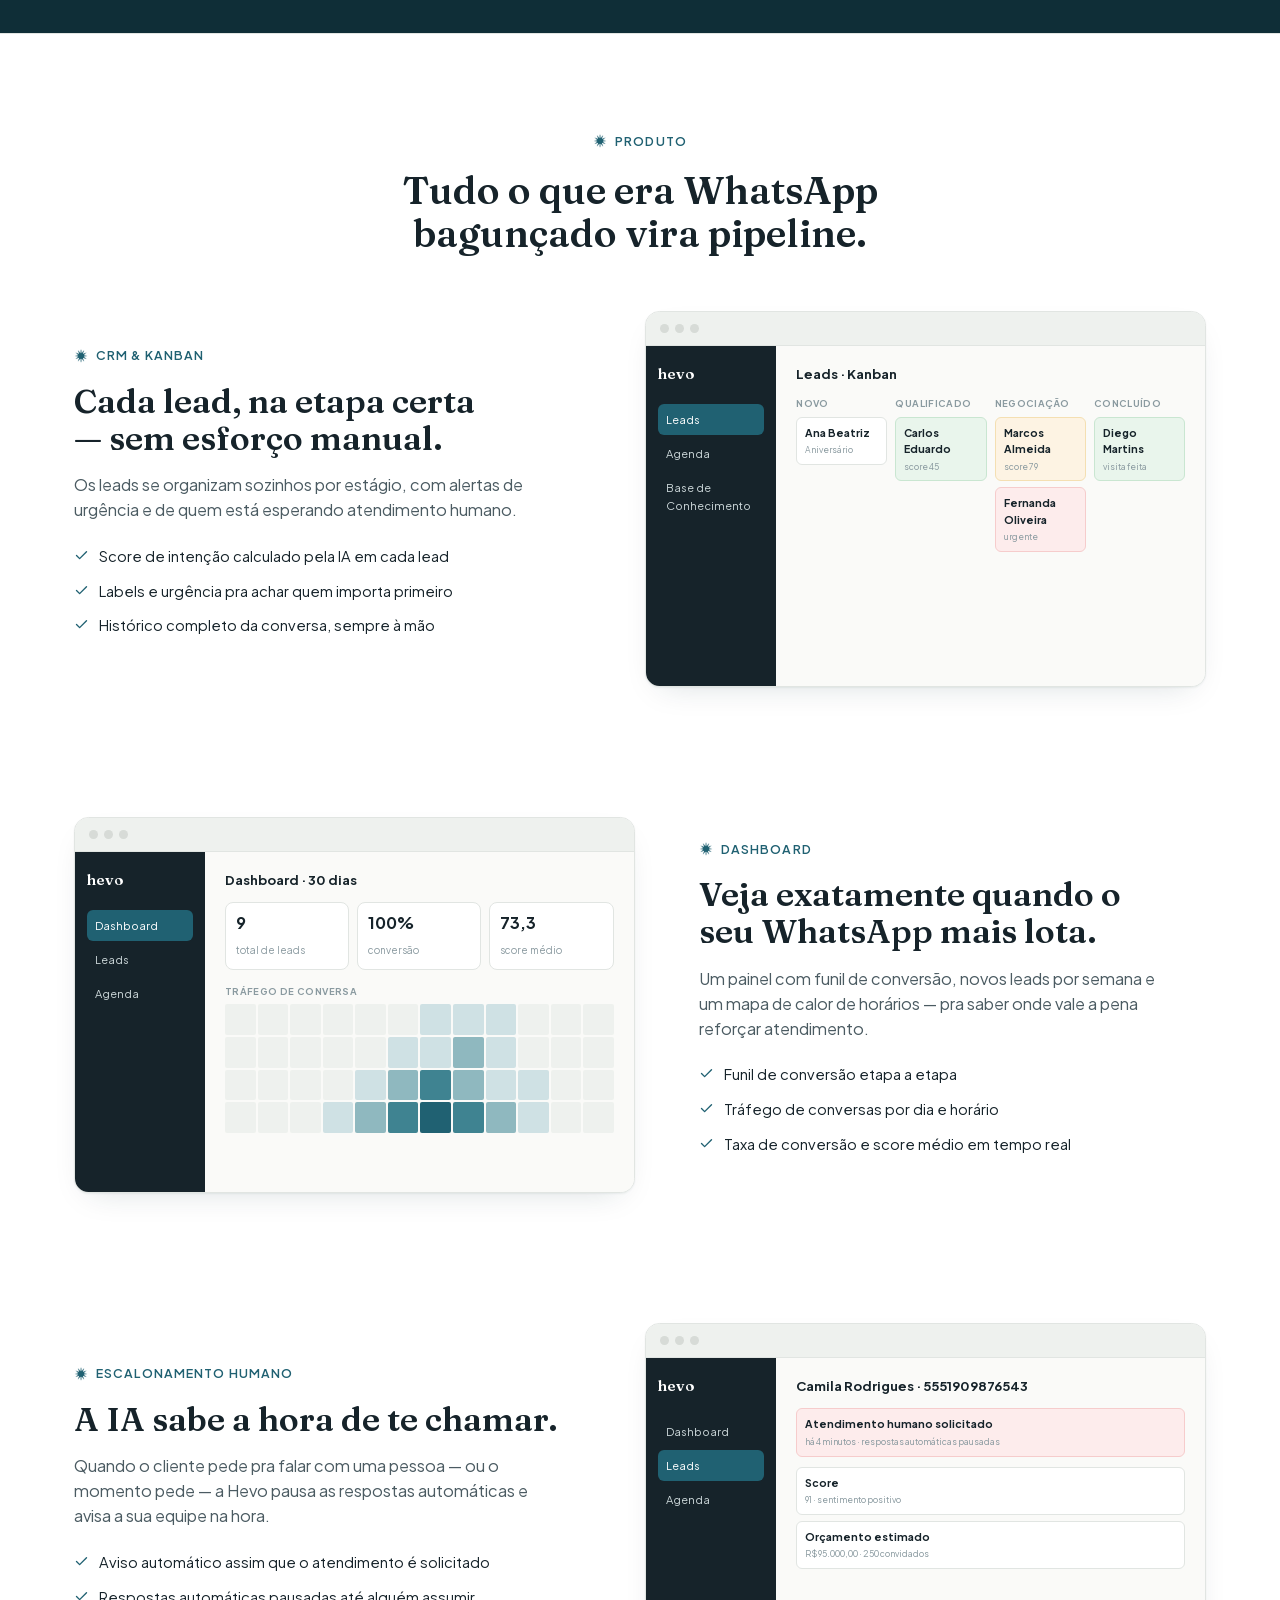
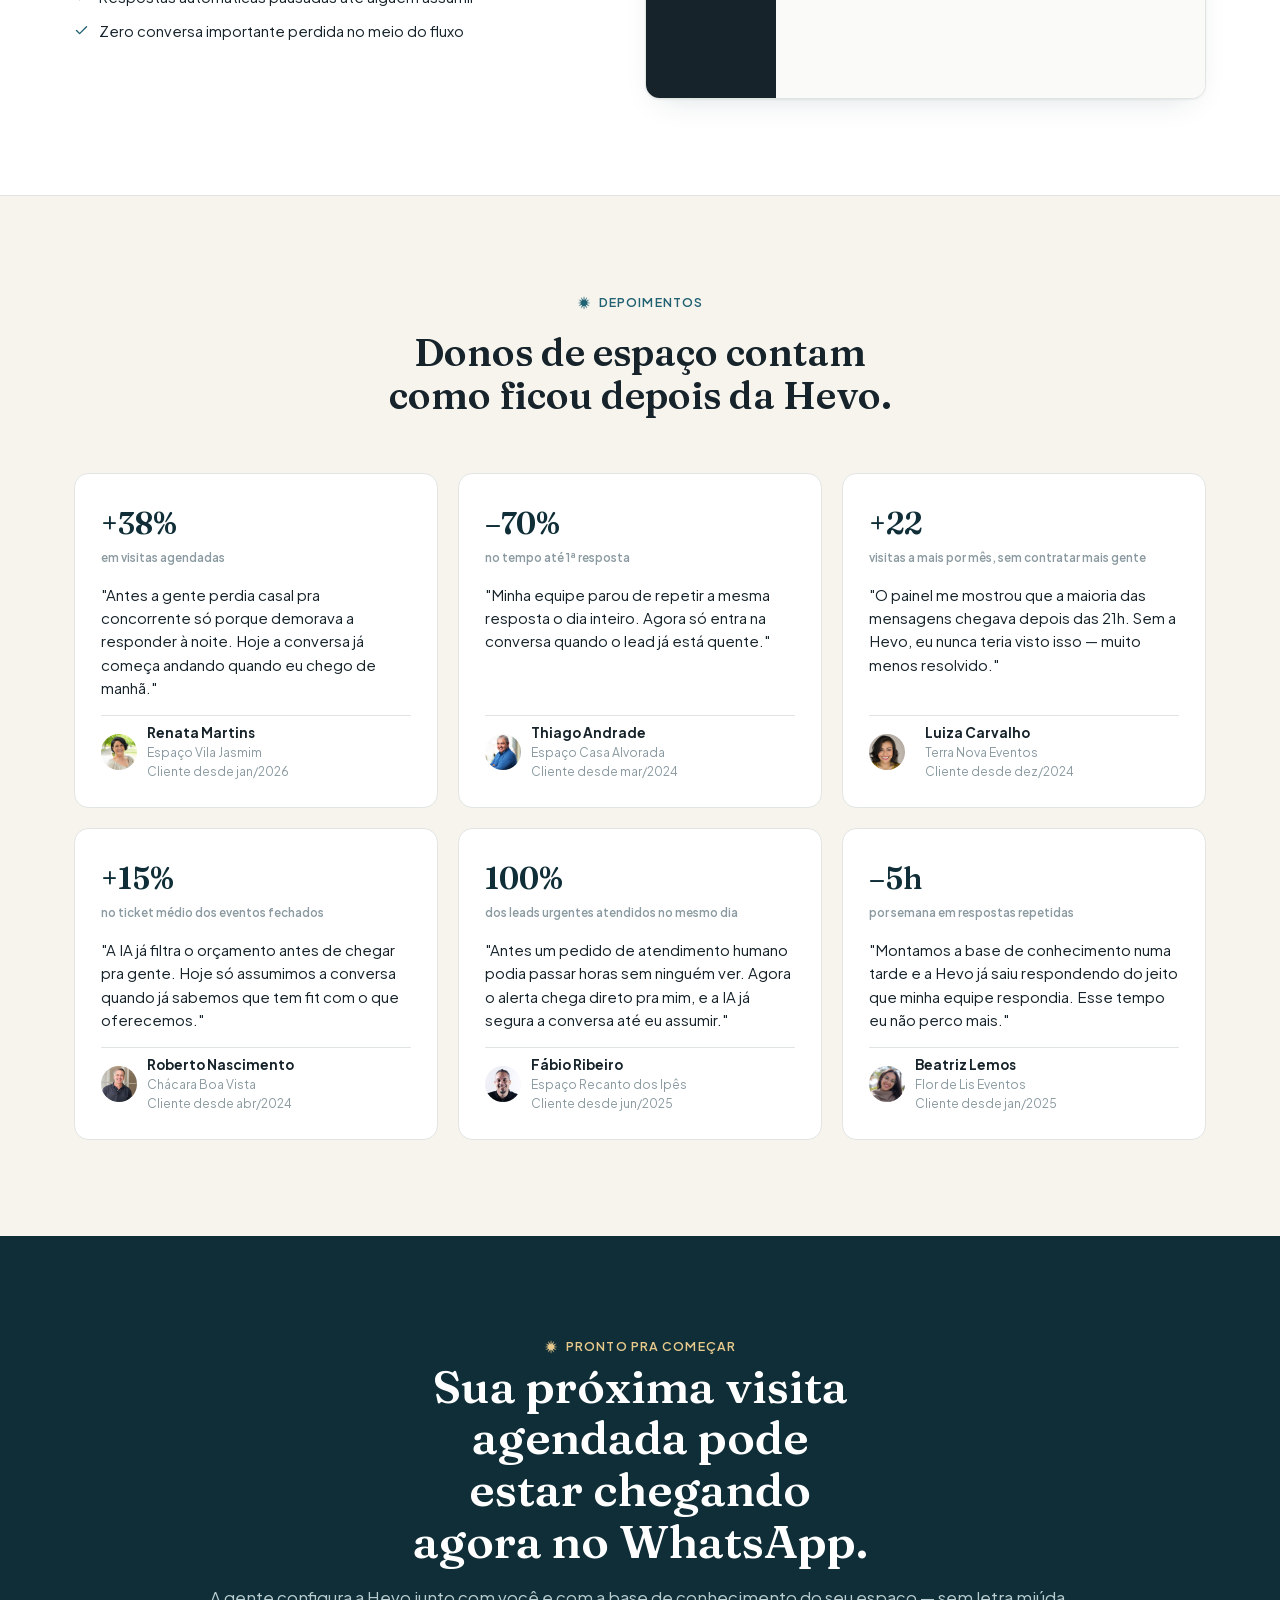
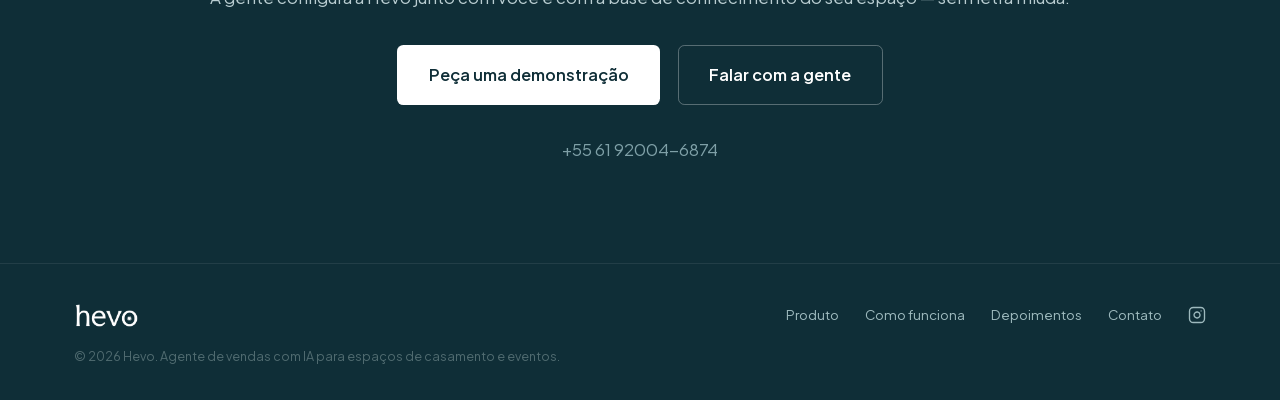
==== commit d348647d: "Encurta texto da seção Problema" ====
--- a/index.html
+++ b/index.html
@@ -102,8 +102,7 @@
             <h2>Todo lead perdido já foi um "responde depois".</h2>
             <p>
                 Clientes decidem rápido e mandam mensagem pra vários espaços ao mesmo
-                tempo. Quem responde primeiro — e bem — sai na frente. O resto do
-                trabalho da sua equipe também sofre com isso.
+                tempo. Quem responde primeiro — e bem — sai na frente.
             </p>
         </div>
         <div class="pain-grid">
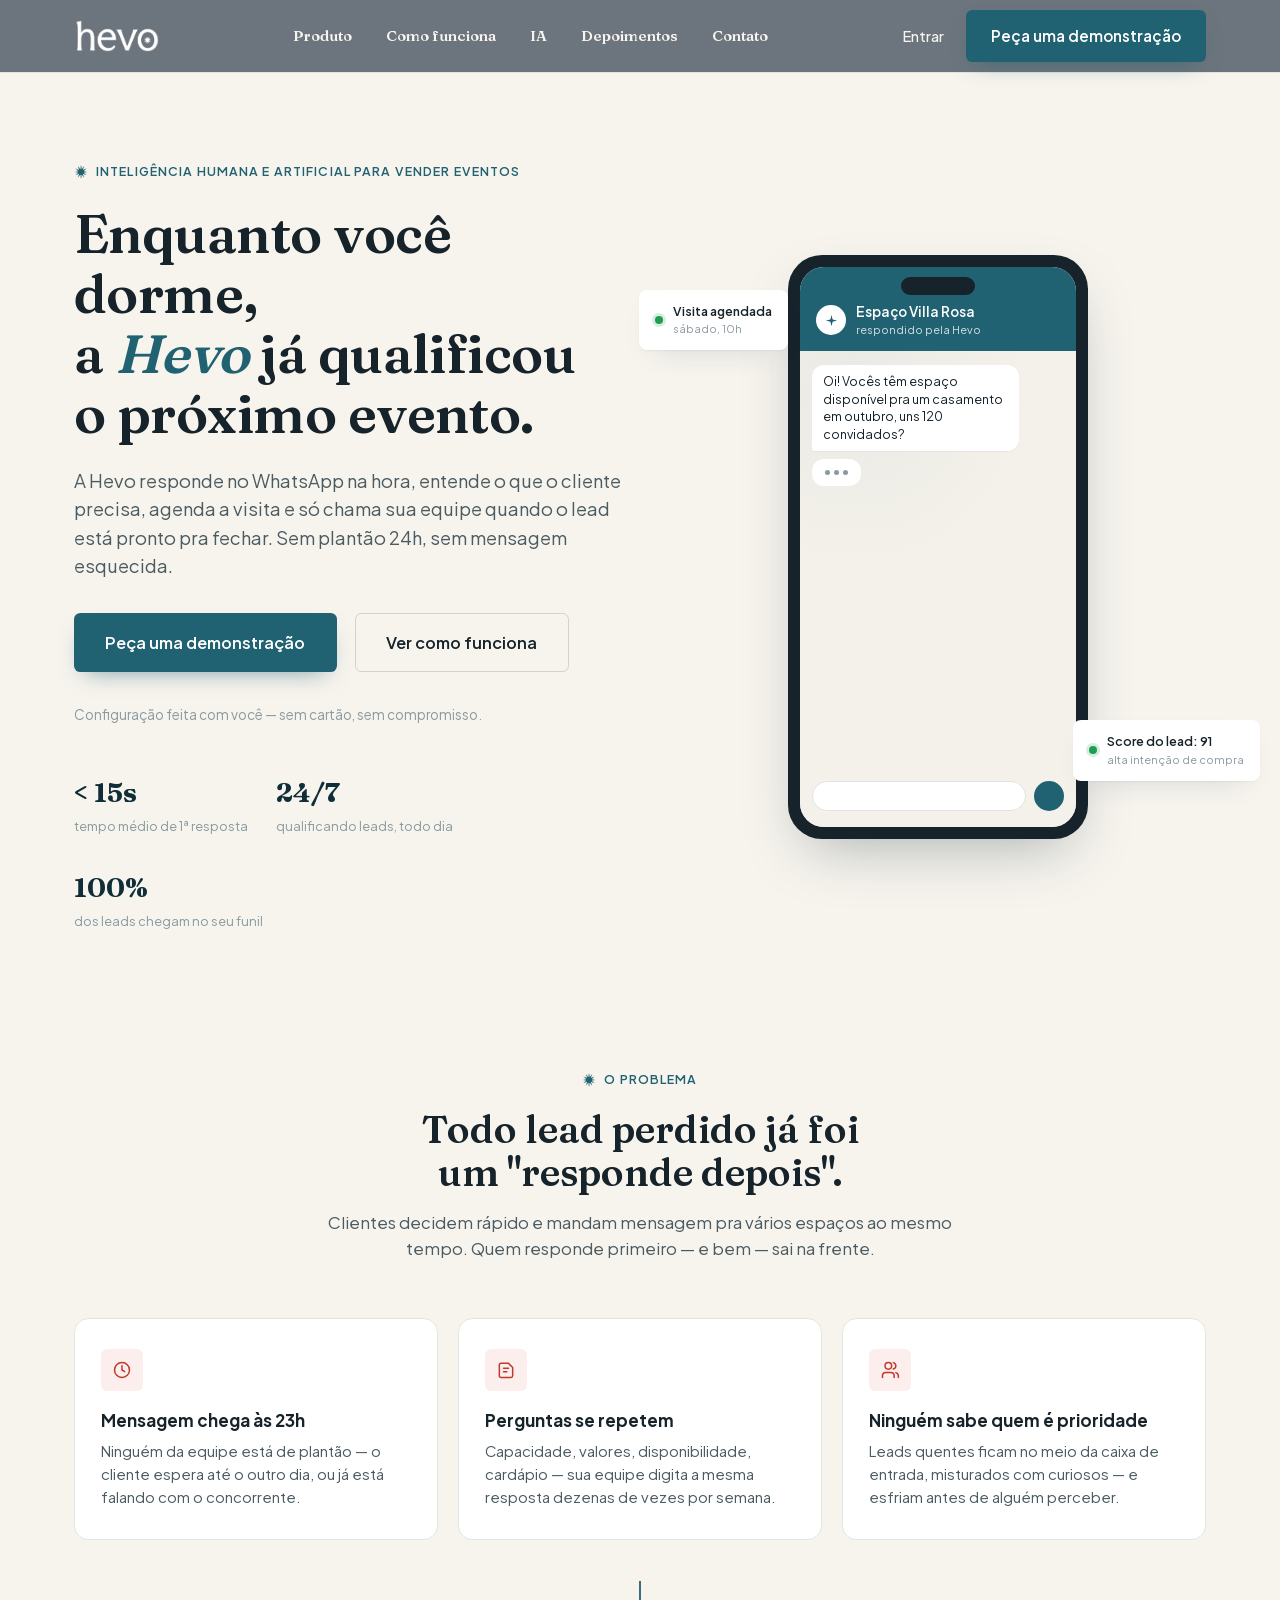
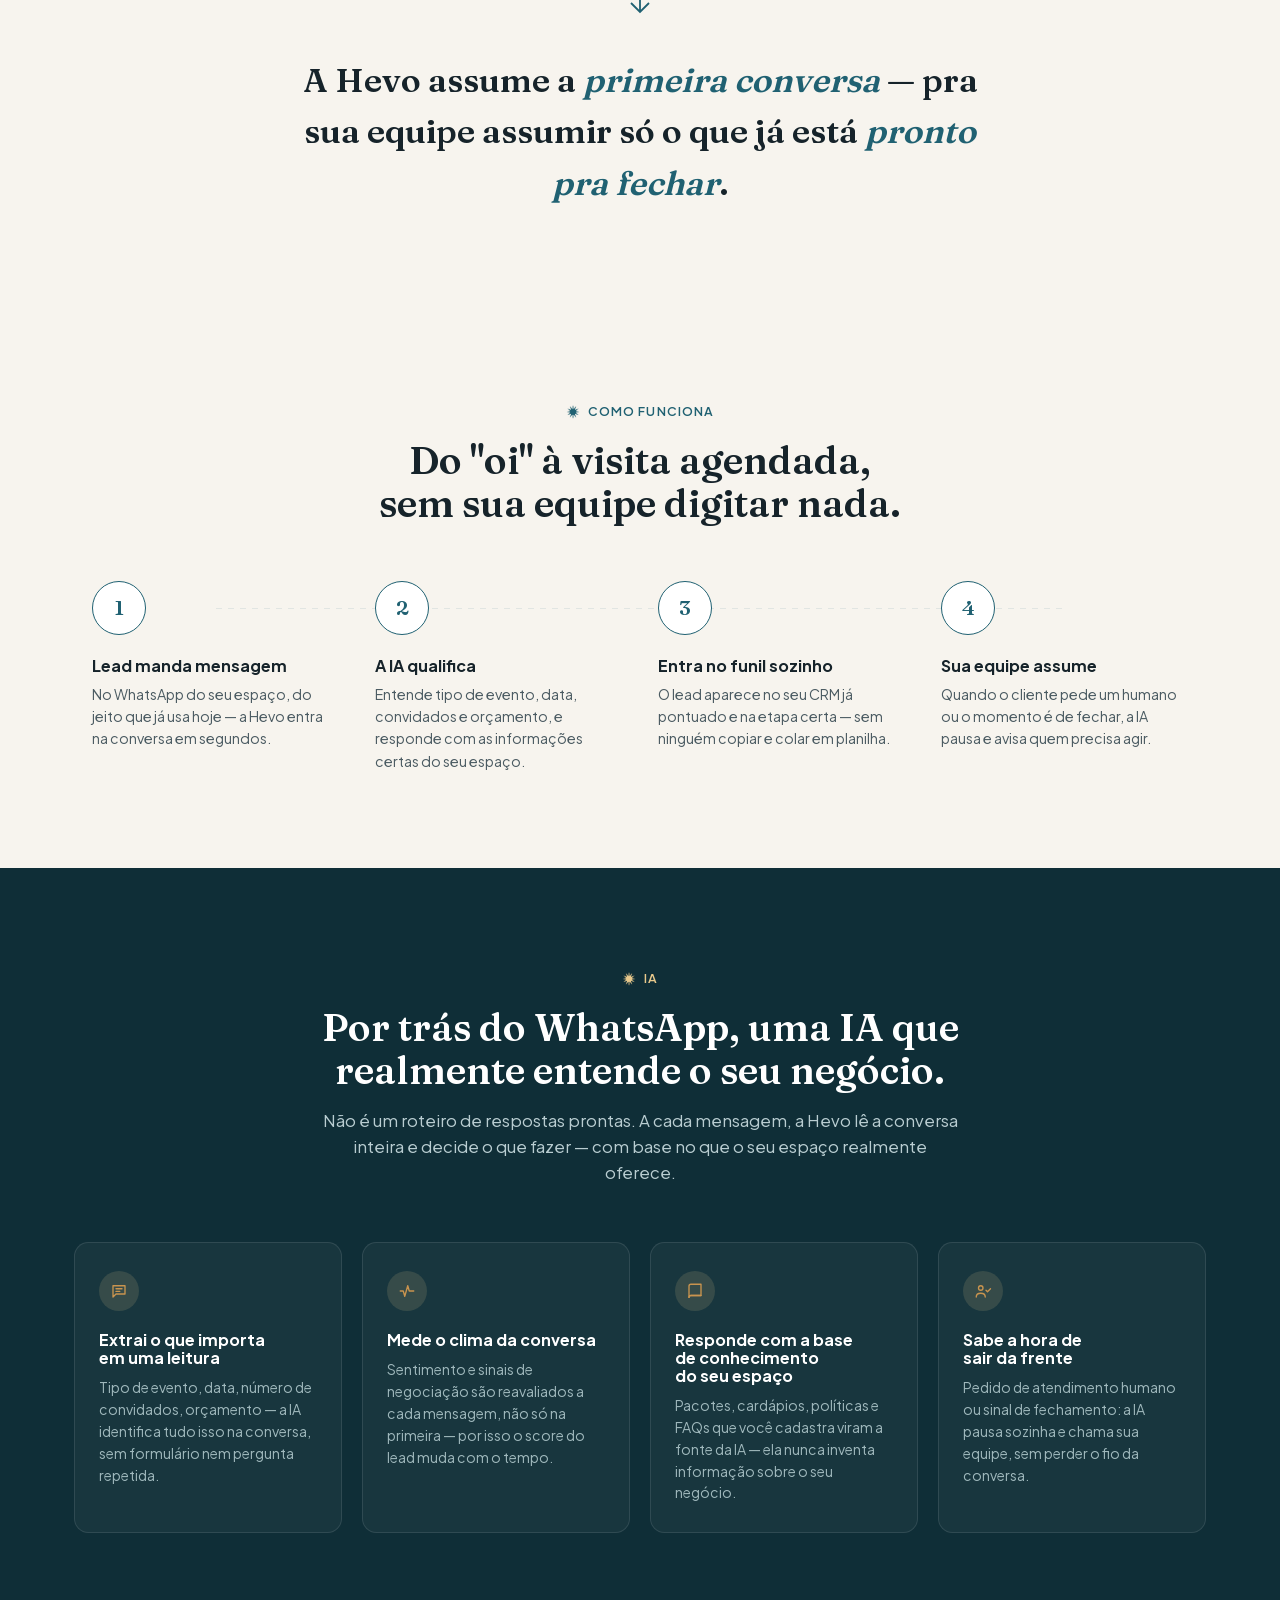
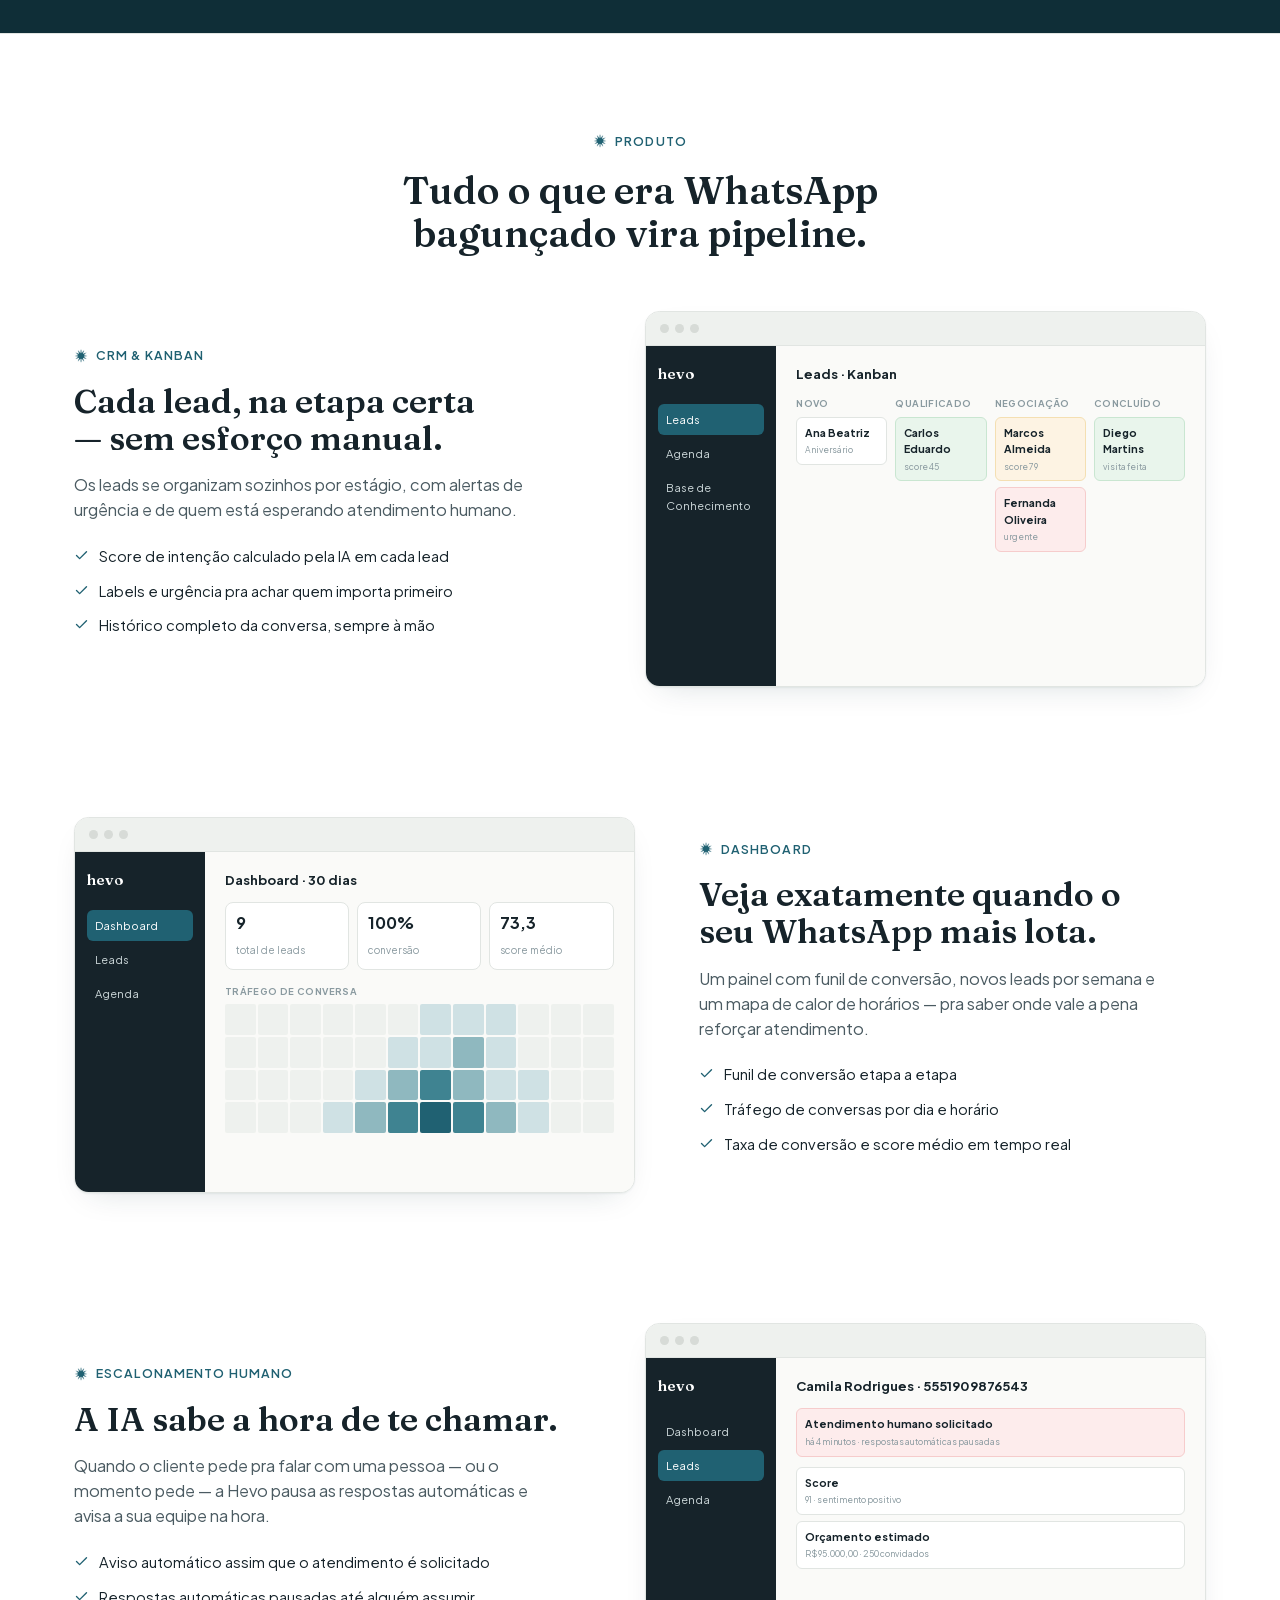
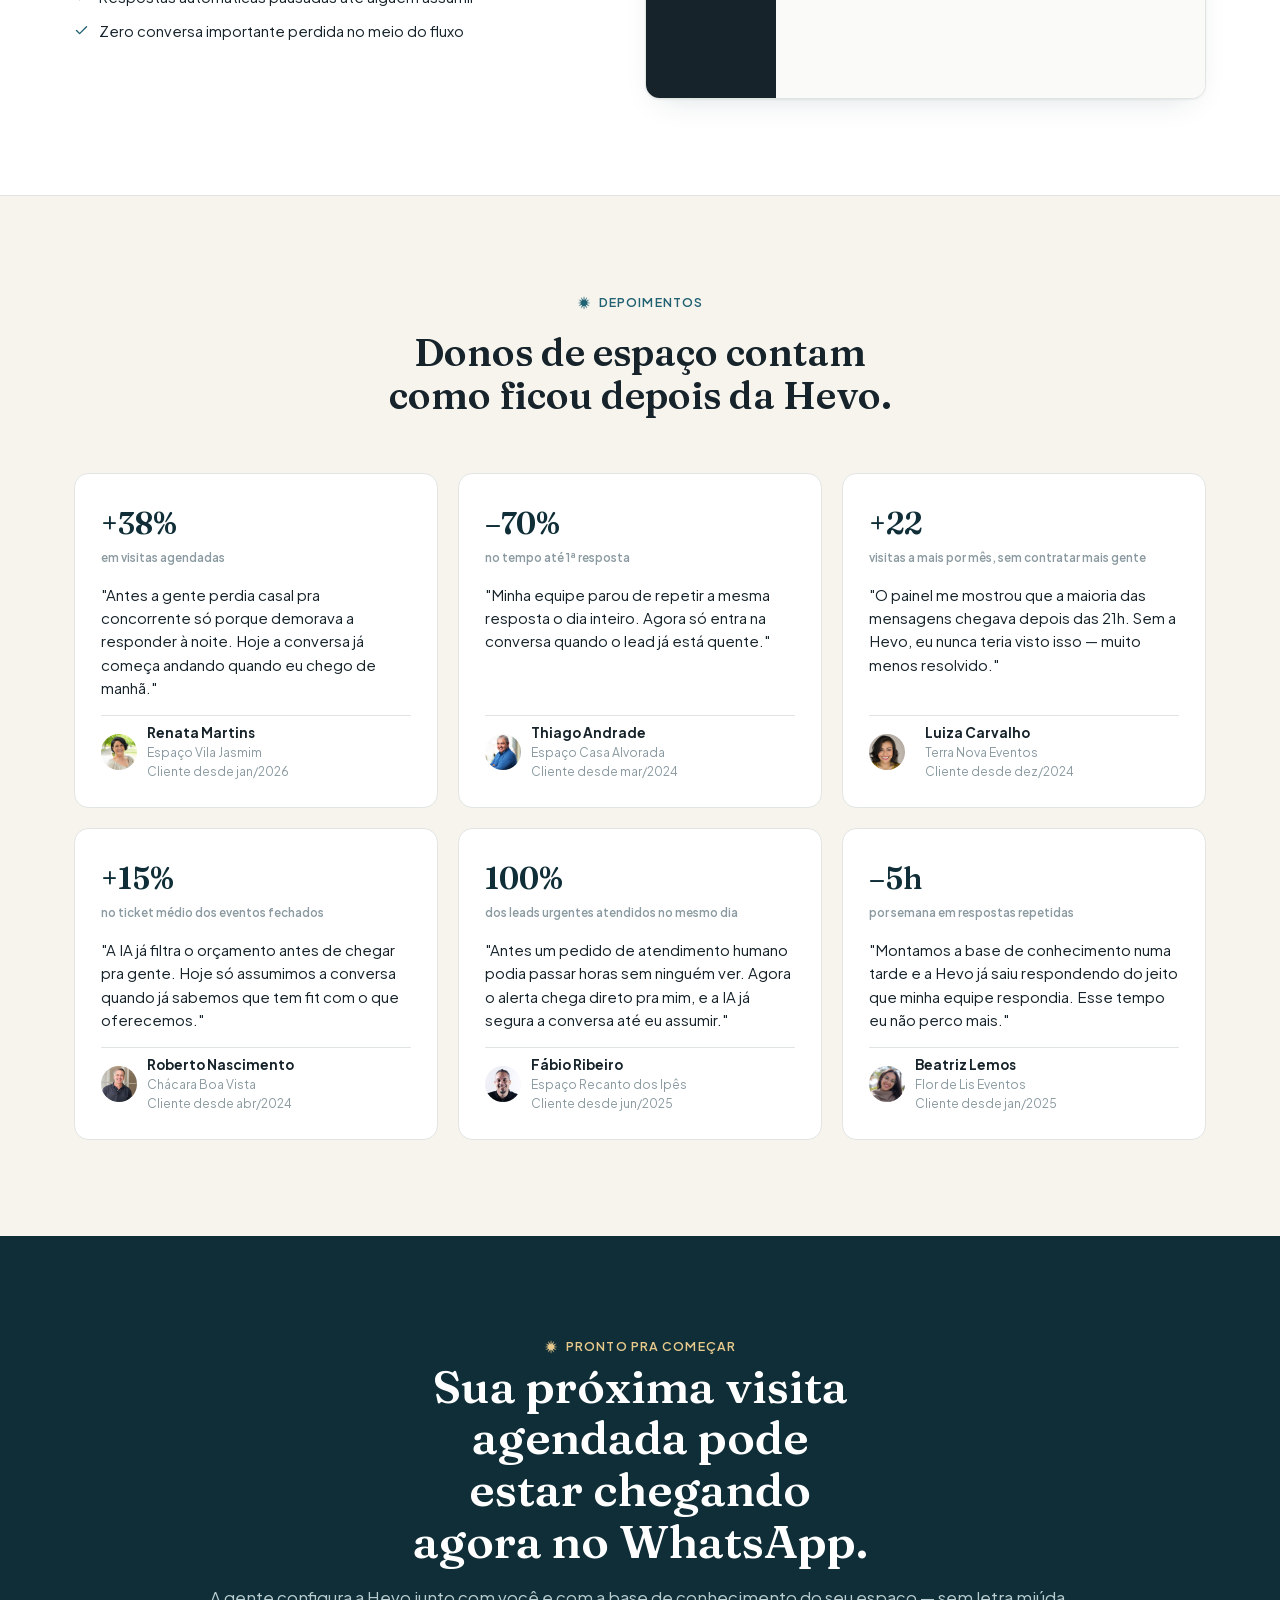
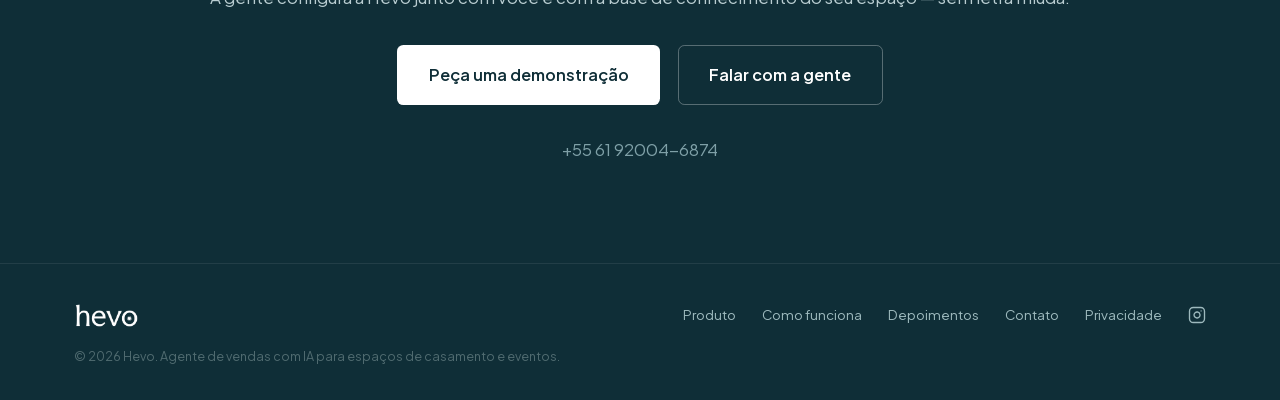
==== commit 56bafdf6: "Add política de privacidade page, link in footer" ====
--- a/index.html
+++ b/index.html
@@ -448,6 +448,7 @@
                 <a href="#como-funciona">Como funciona</a>
                 <a href="#depoimentos">Depoimentos</a>
                 <a href="https://wa.me/5561920046874" target="_blank" rel="noopener">Contato</a>
+                <a href="privacidade.html">Privacidade</a>
                 <a href="https://www.instagram.com/hevo.eventos/" target="_blank" rel="noopener" class="foot-social" aria-label="Instagram">
                     <svg viewBox="0 0 24 24" fill="none" stroke="currentColor" stroke-width="1.8" stroke-linecap="round" stroke-linejoin="round"><rect x="2" y="2" width="20" height="20" rx="5" ry="5"/><path d="M16 11.37A4 4 0 1 1 12.63 8 4 4 0 0 1 16 11.37z"/><line x1="17.5" y1="6.5" x2="17.5" y2="6.5"/></svg>
                 </a>
--- a/css/style.css
+++ b/css/style.css
@@ -984,6 +984,69 @@
 
 .cta-band .hero-actions { justify-content: center; margin-top: 34px; }
 .cta-band .hero-note { color: #7fa0a7; }
+
+/* ---------- legal / política de privacidade ---------- */
+
+.legal-hero {
+    background: var(--teal-deep);
+    padding: 64px 0 48px;
+}
+
+.legal-hero .eyebrow { color: var(--gold-soft); }
+
+.legal-hero h1 {
+    margin-top: 14px;
+    font-size: clamp(2rem, 4vw, 2.8rem);
+    color: #fff;
+}
+
+.legal-updated {
+    margin-top: 12px;
+    font-size: 0.92rem;
+    color: #9db9bd;
+}
+
+.legal-section { padding: 64px 0 96px; }
+
+.legal-wrap { display: flex; justify-content: center; }
+
+.legal-body { max-width: 700px; width: 100%; }
+
+.legal-body > p,
+.legal-body > ul {
+    margin-top: 18px;
+    color: var(--ink-soft);
+}
+
+.legal-body a { color: var(--teal); text-decoration: underline; }
+
+.legal-body h2 {
+    margin-top: 52px;
+    padding-top: 20px;
+    border-top: 1px solid var(--border);
+    font-size: 1.35rem;
+}
+
+.legal-body h3 {
+    margin-top: 32px;
+    font-size: 1.08rem;
+}
+
+.legal-body ul { padding-left: 22px; }
+.legal-body li { margin-top: 6px; color: var(--ink-soft); }
+.legal-body li::marker { color: var(--gold); }
+
+.legal-body strong { color: var(--ink); }
+
+.legal-fineprint {
+    margin-top: 52px;
+    padding-top: 20px;
+    border-top: 1px solid var(--border);
+    font-size: 0.88rem;
+    color: var(--ink-faint);
+}
+
+.legal-fineprint p + p { margin-top: 8px; }
 
 /* ---------- footer ---------- */
 
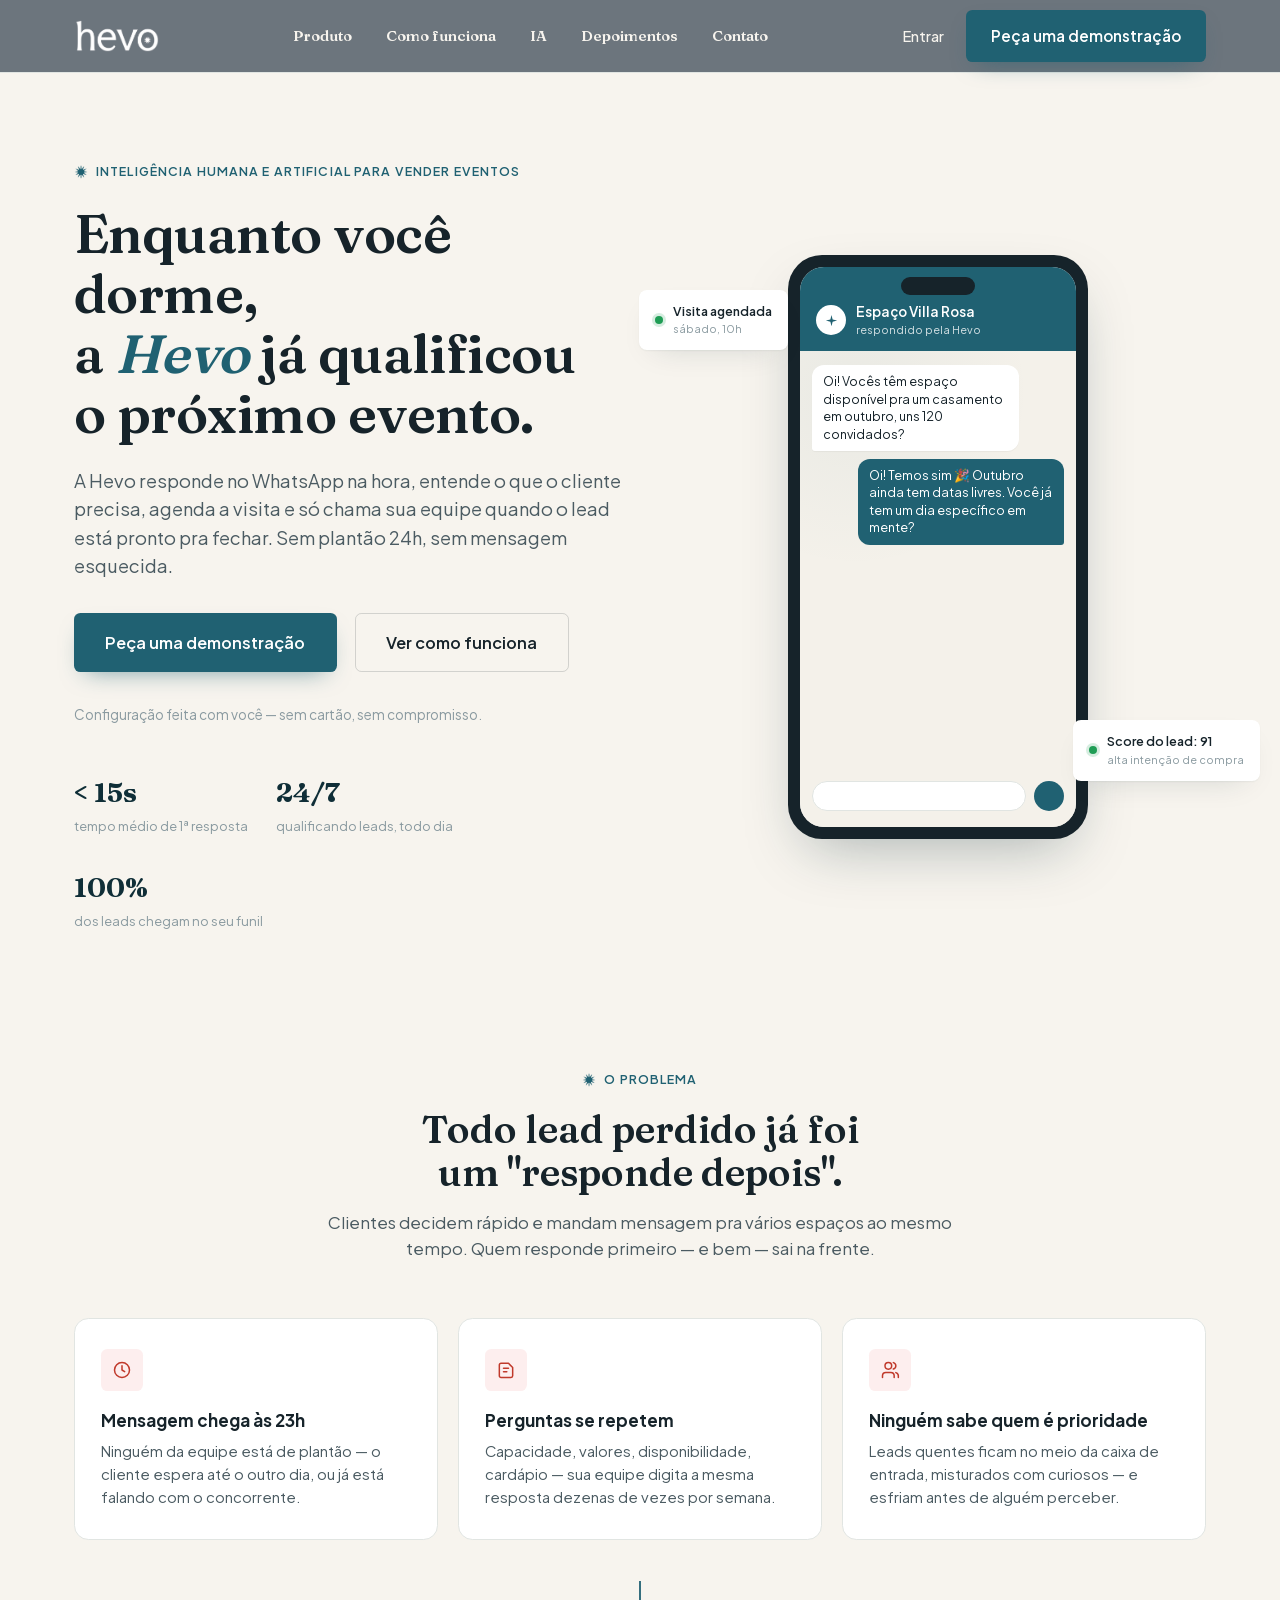
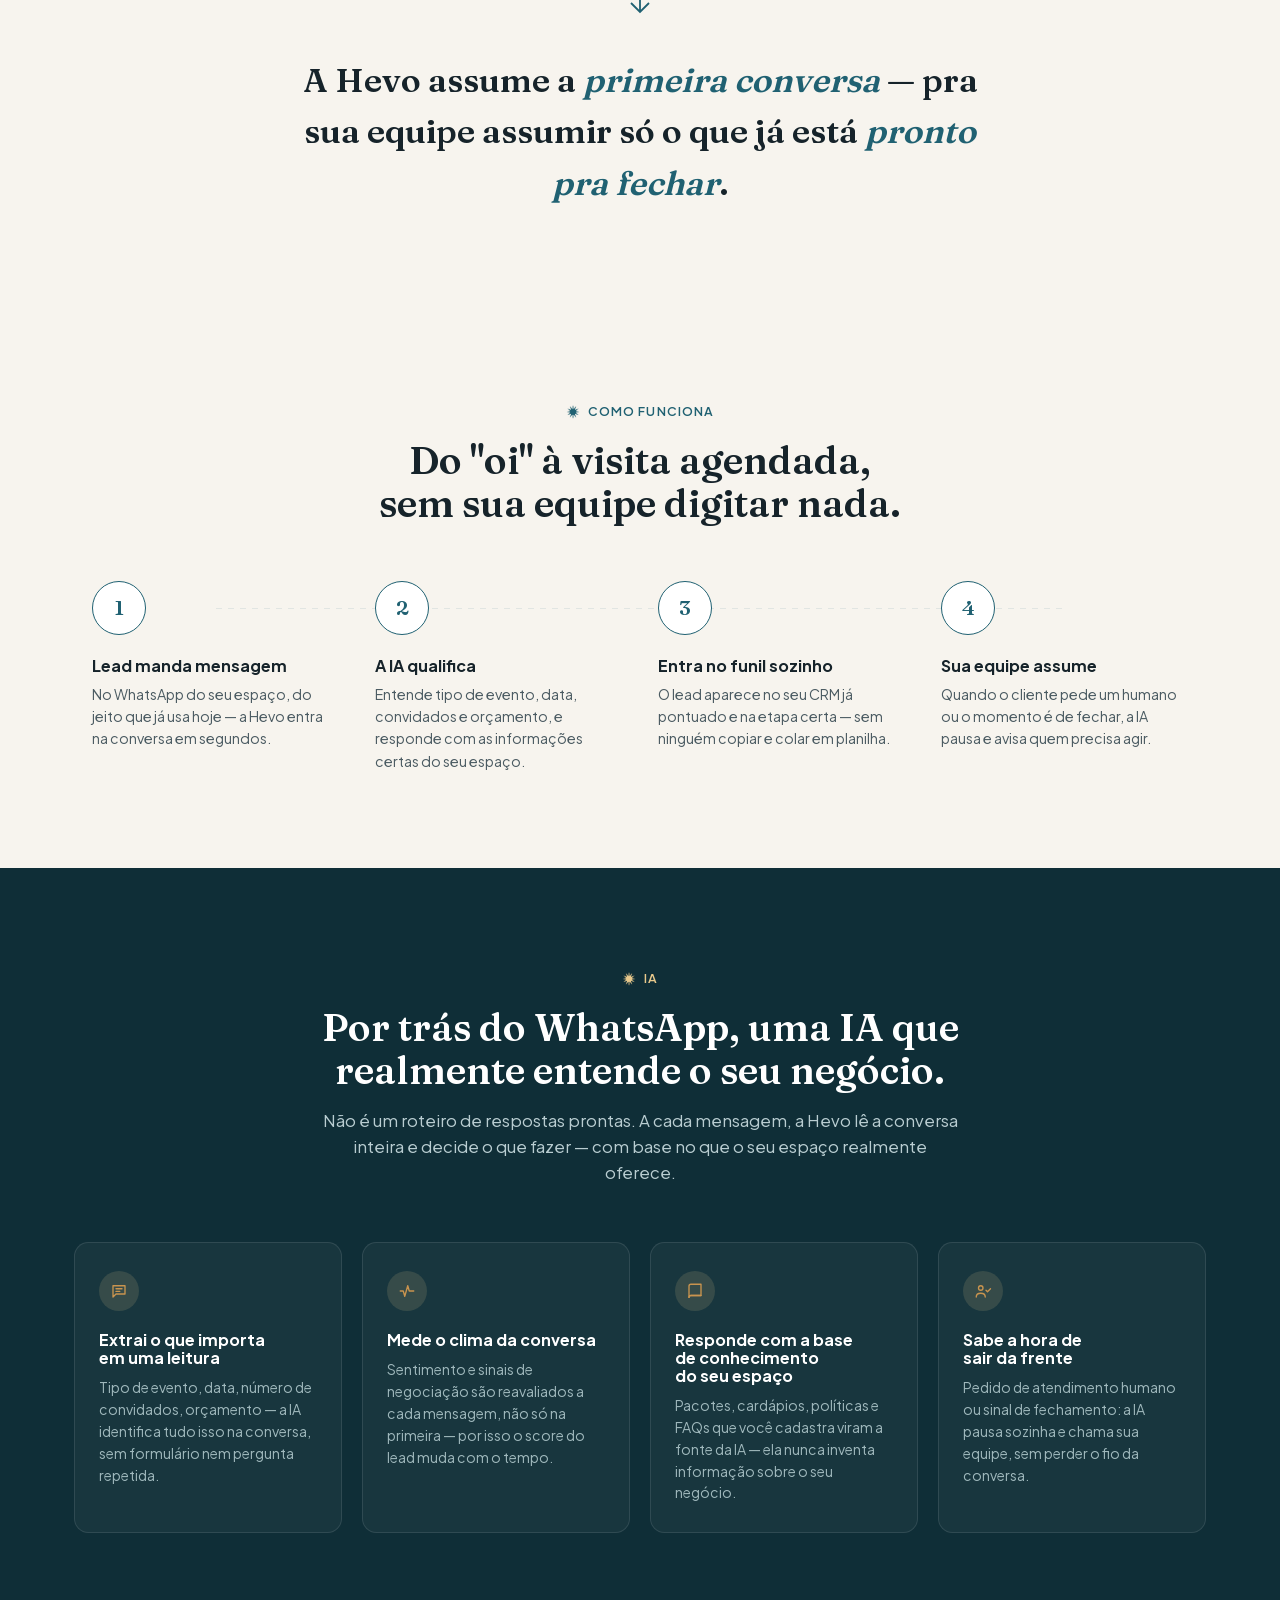
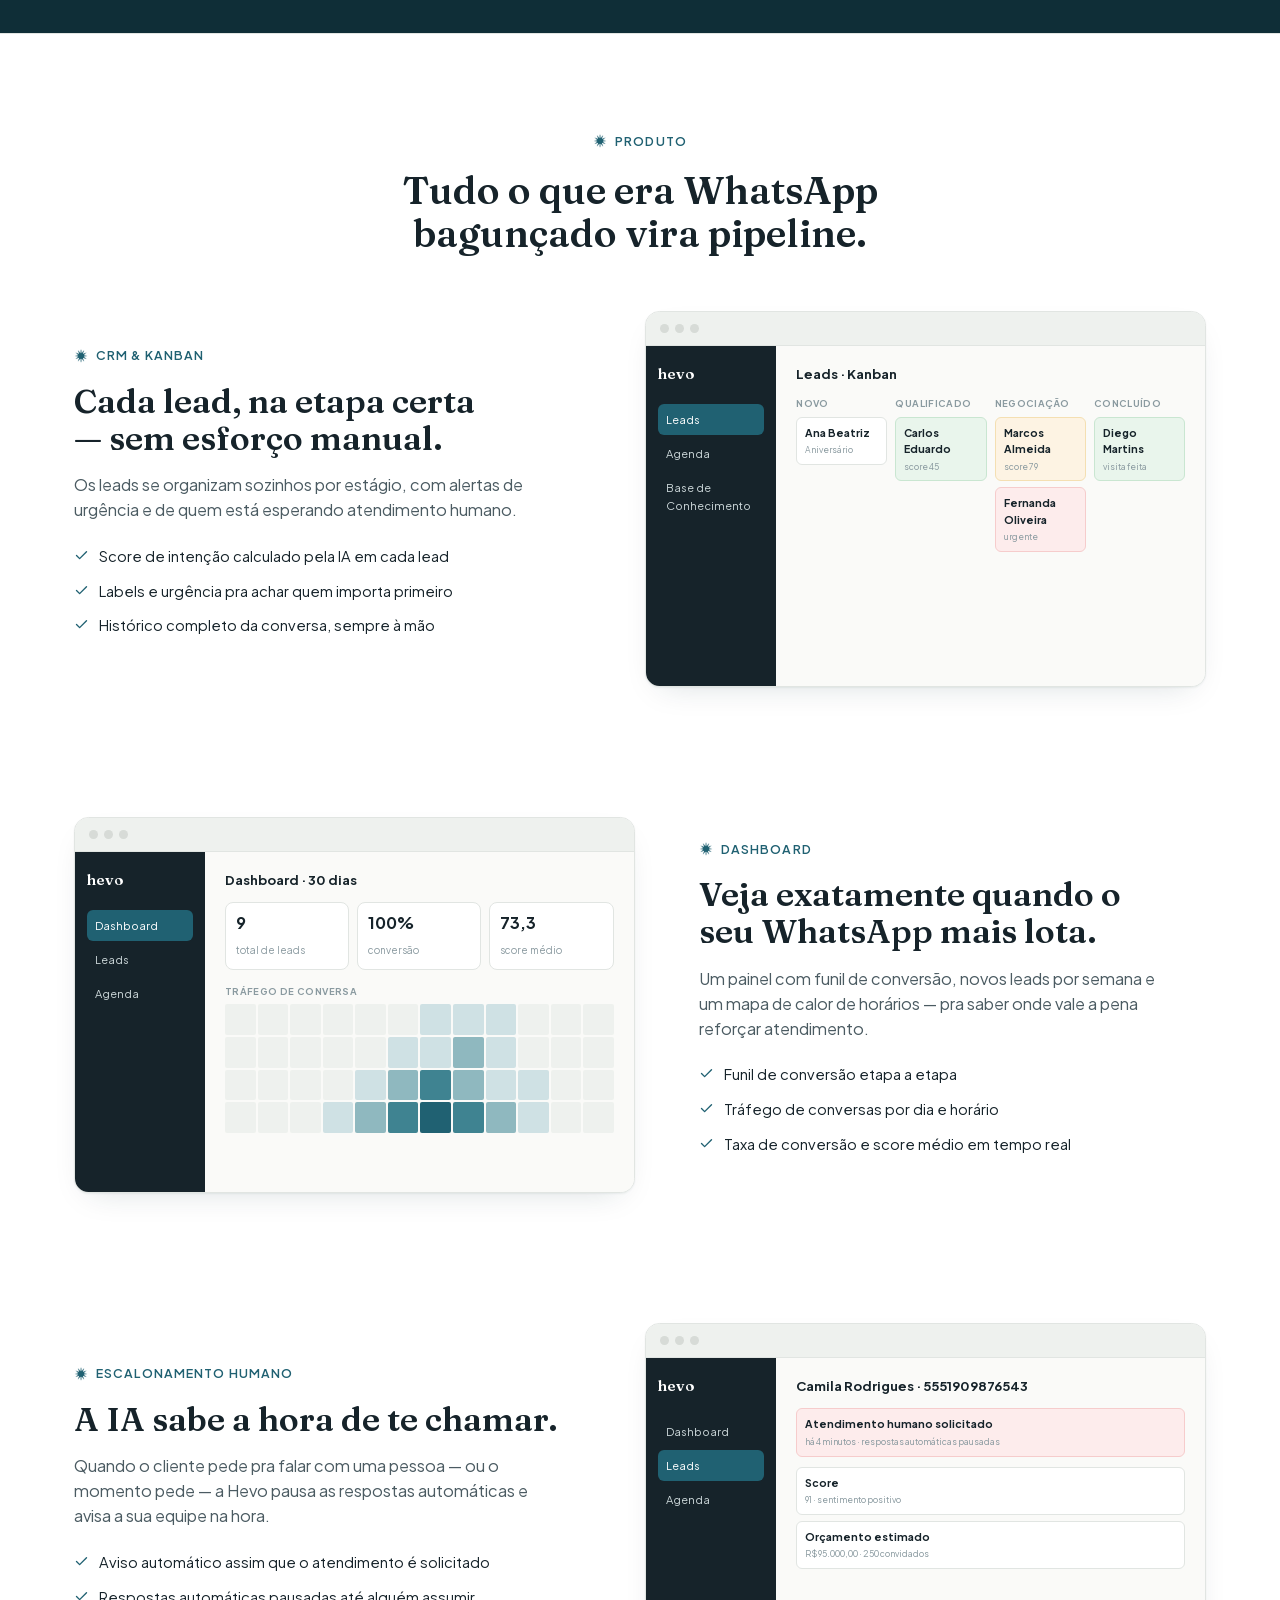
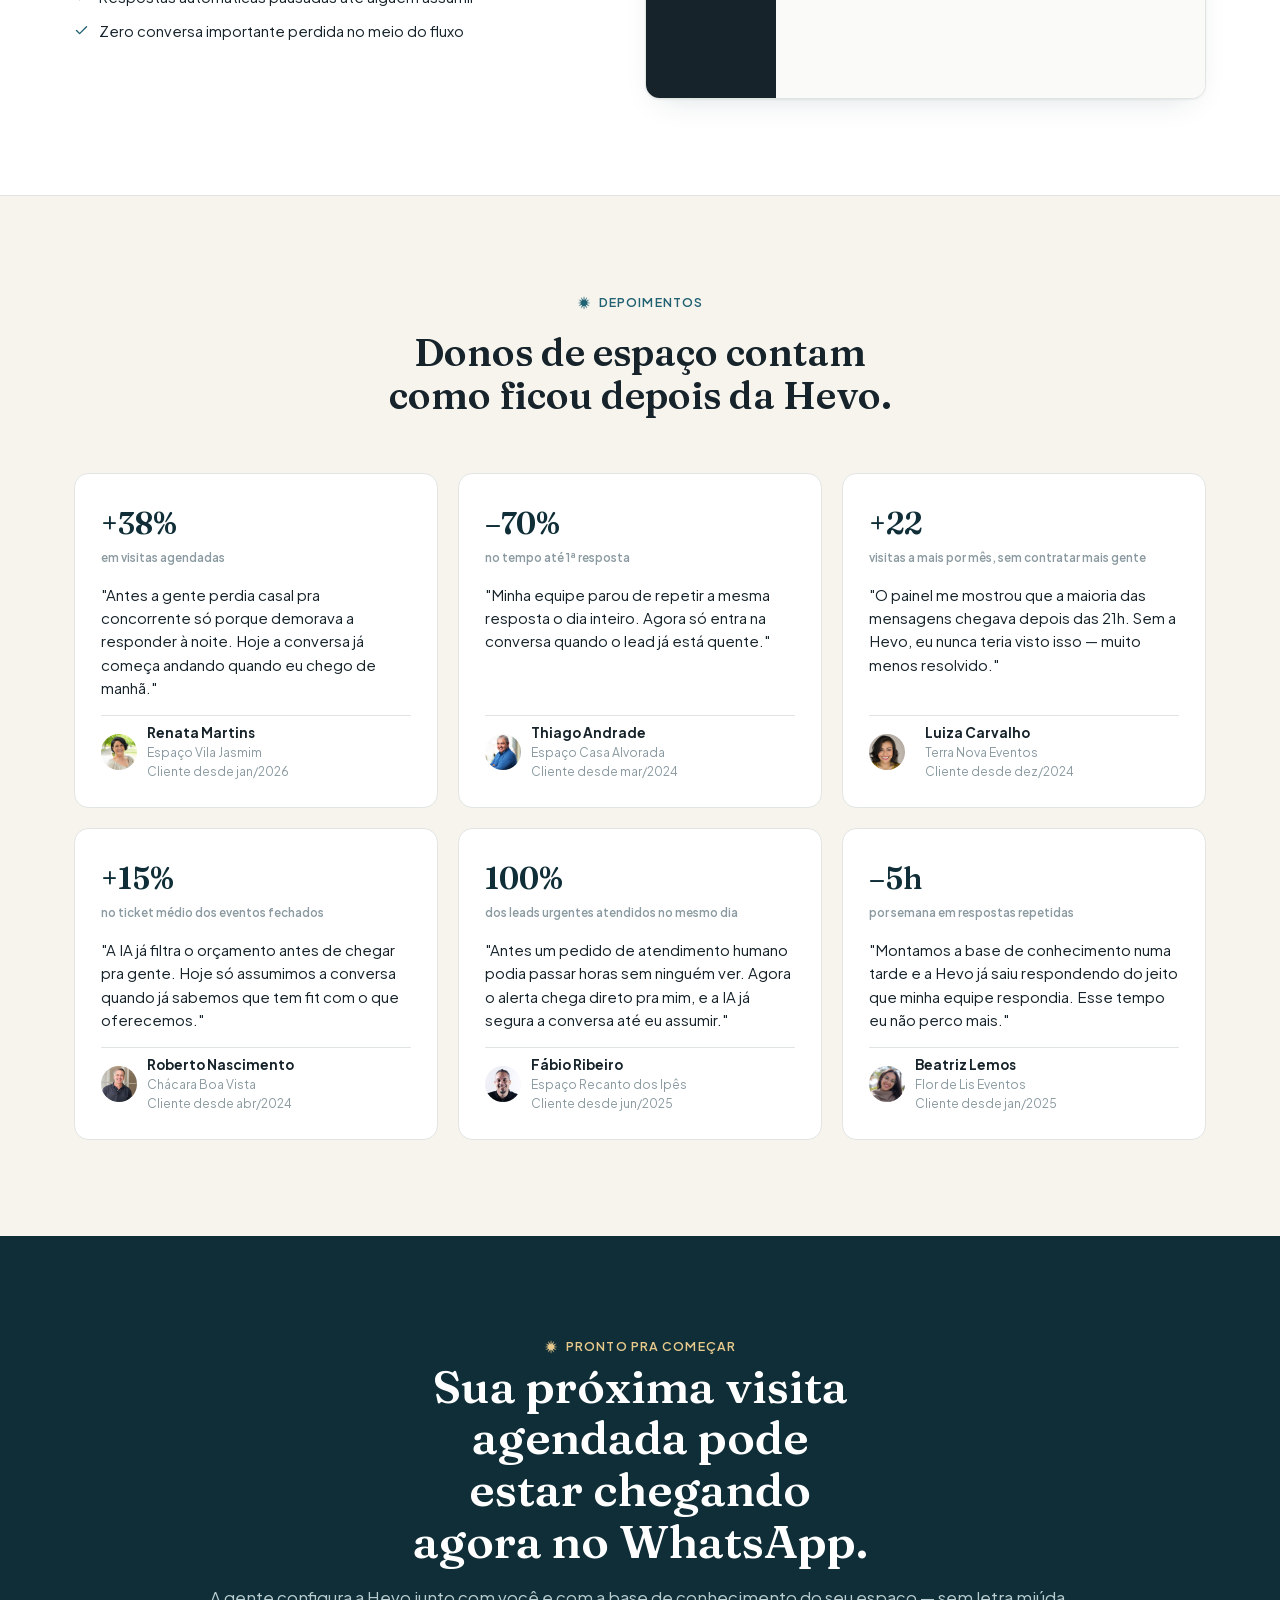
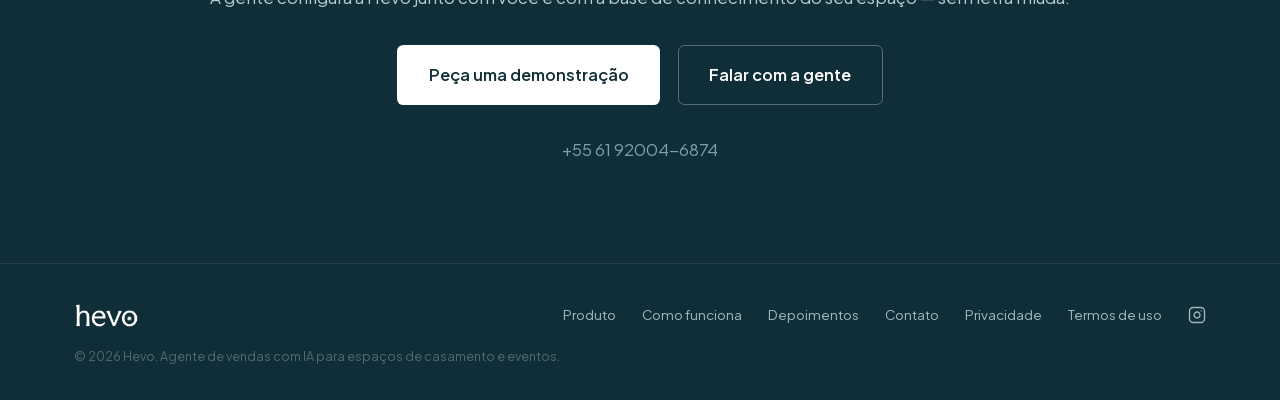
==== commit ca6c11a4: "Add termos de uso page, link in footer" ====
--- a/index.html
+++ b/index.html
@@ -449,6 +449,7 @@
                 <a href="#depoimentos">Depoimentos</a>
                 <a href="https://wa.me/5561920046874" target="_blank" rel="noopener">Contato</a>
                 <a href="privacidade.html">Privacidade</a>
+                <a href="termos.html">Termos de uso</a>
                 <a href="https://www.instagram.com/hevo.eventos/" target="_blank" rel="noopener" class="foot-social" aria-label="Instagram">
                     <svg viewBox="0 0 24 24" fill="none" stroke="currentColor" stroke-width="1.8" stroke-linecap="round" stroke-linejoin="round"><rect x="2" y="2" width="20" height="20" rx="5" ry="5"/><path d="M16 11.37A4 4 0 1 1 12.63 8 4 4 0 0 1 16 11.37z"/><line x1="17.5" y1="6.5" x2="17.5" y2="6.5"/></svg>
                 </a>
--- a/css/style.css
+++ b/css/style.css
@@ -985,7 +985,7 @@
 .cta-band .hero-actions { justify-content: center; margin-top: 34px; }
 .cta-band .hero-note { color: #7fa0a7; }
 
-/* ---------- legal / política de privacidade ---------- */
+/* ---------- legal / política de privacidade e termos de uso ---------- */
 
 .legal-hero {
     background: var(--teal-deep);
@@ -1019,6 +1019,13 @@
 }
 
 .legal-body a { color: var(--teal); text-decoration: underline; }
+
+.legal-caps {
+    font-size: 0.88rem;
+    font-weight: 600;
+    letter-spacing: 0.01em;
+    color: var(--ink);
+}
 
 .legal-body h2 {
     margin-top: 52px;
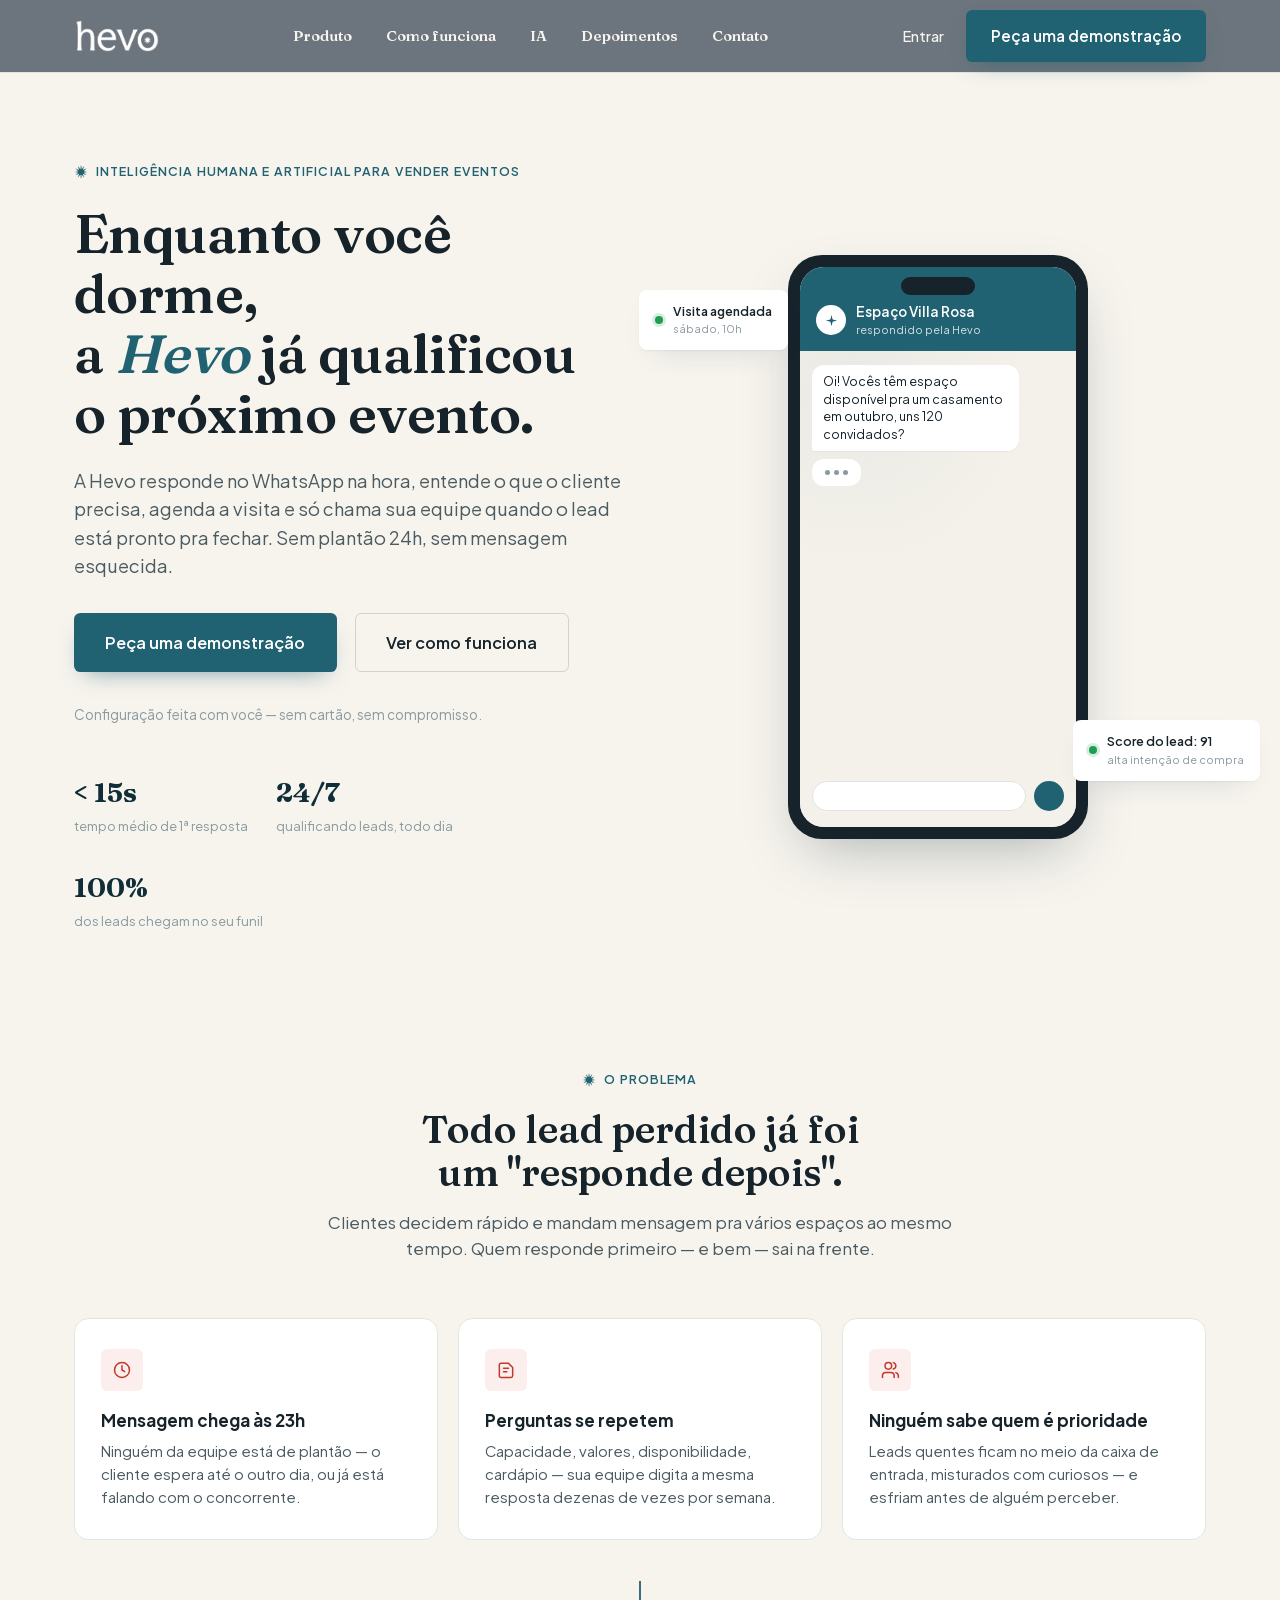
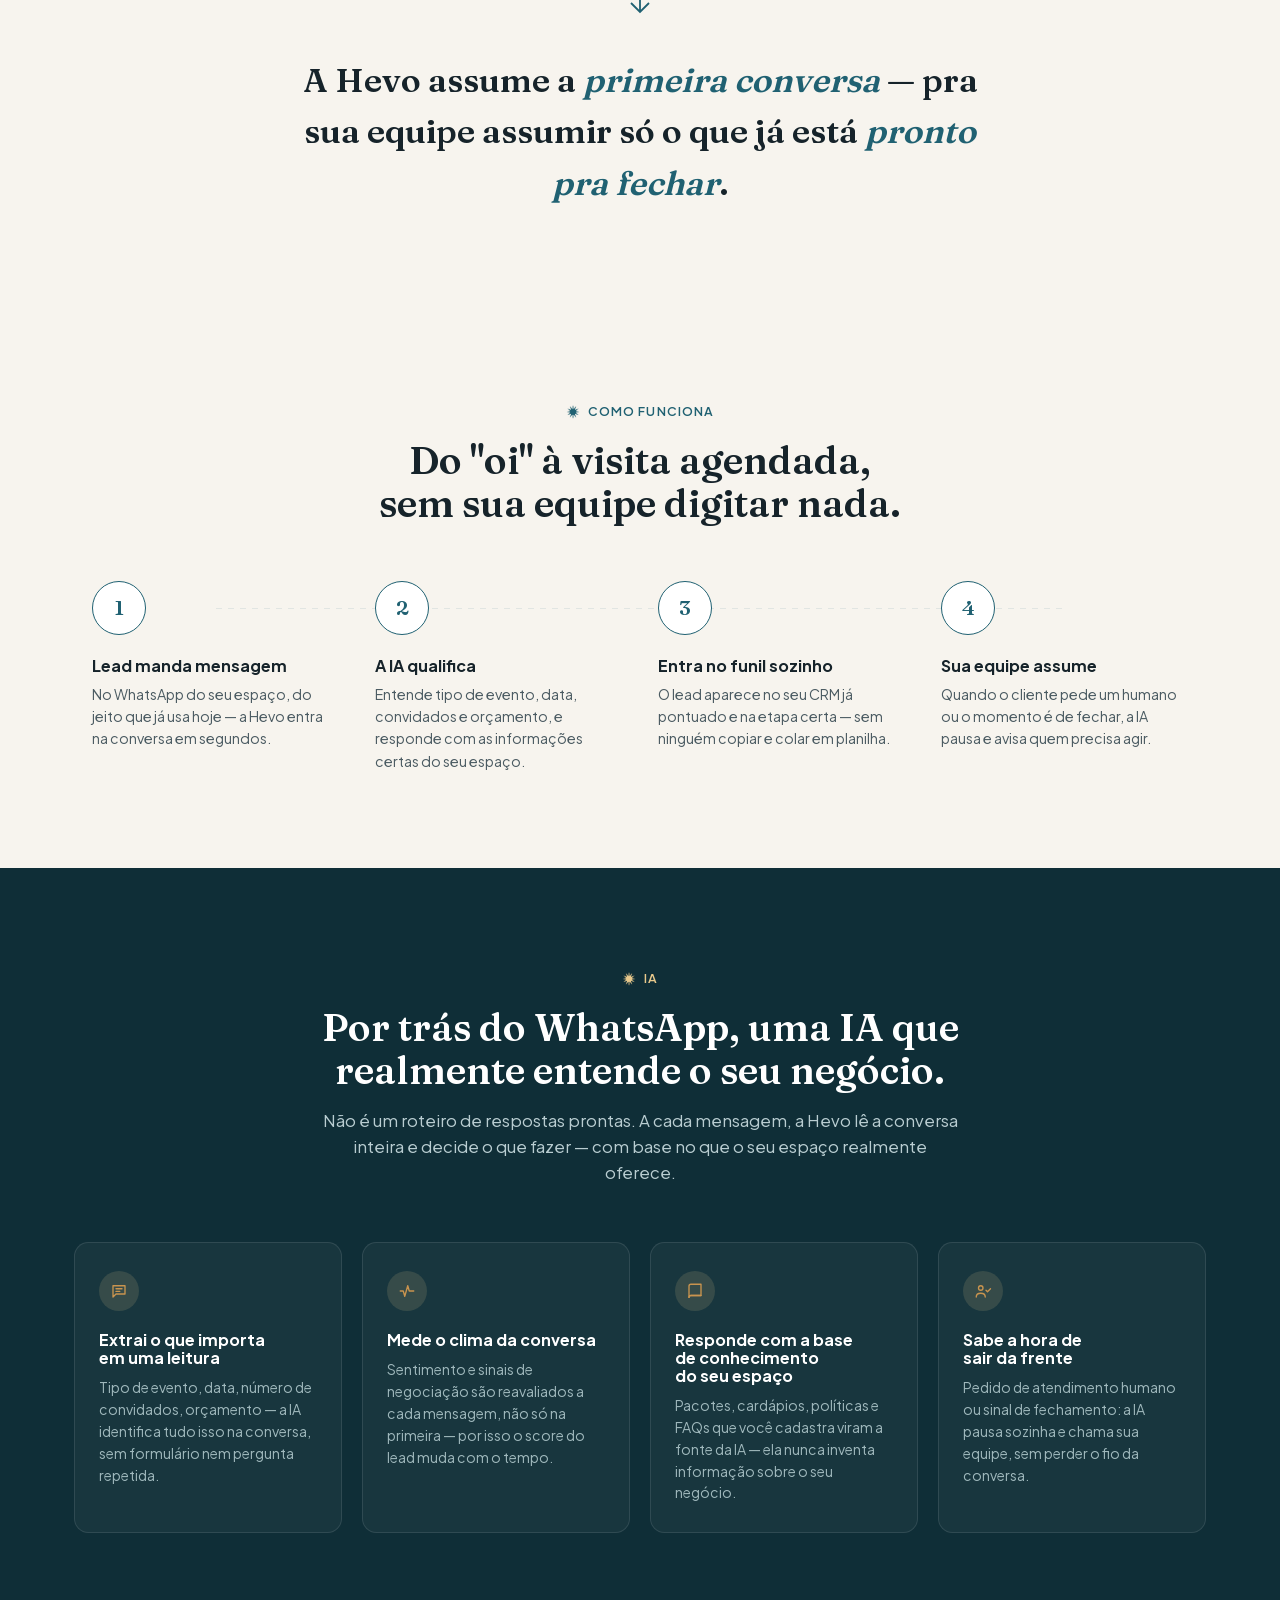
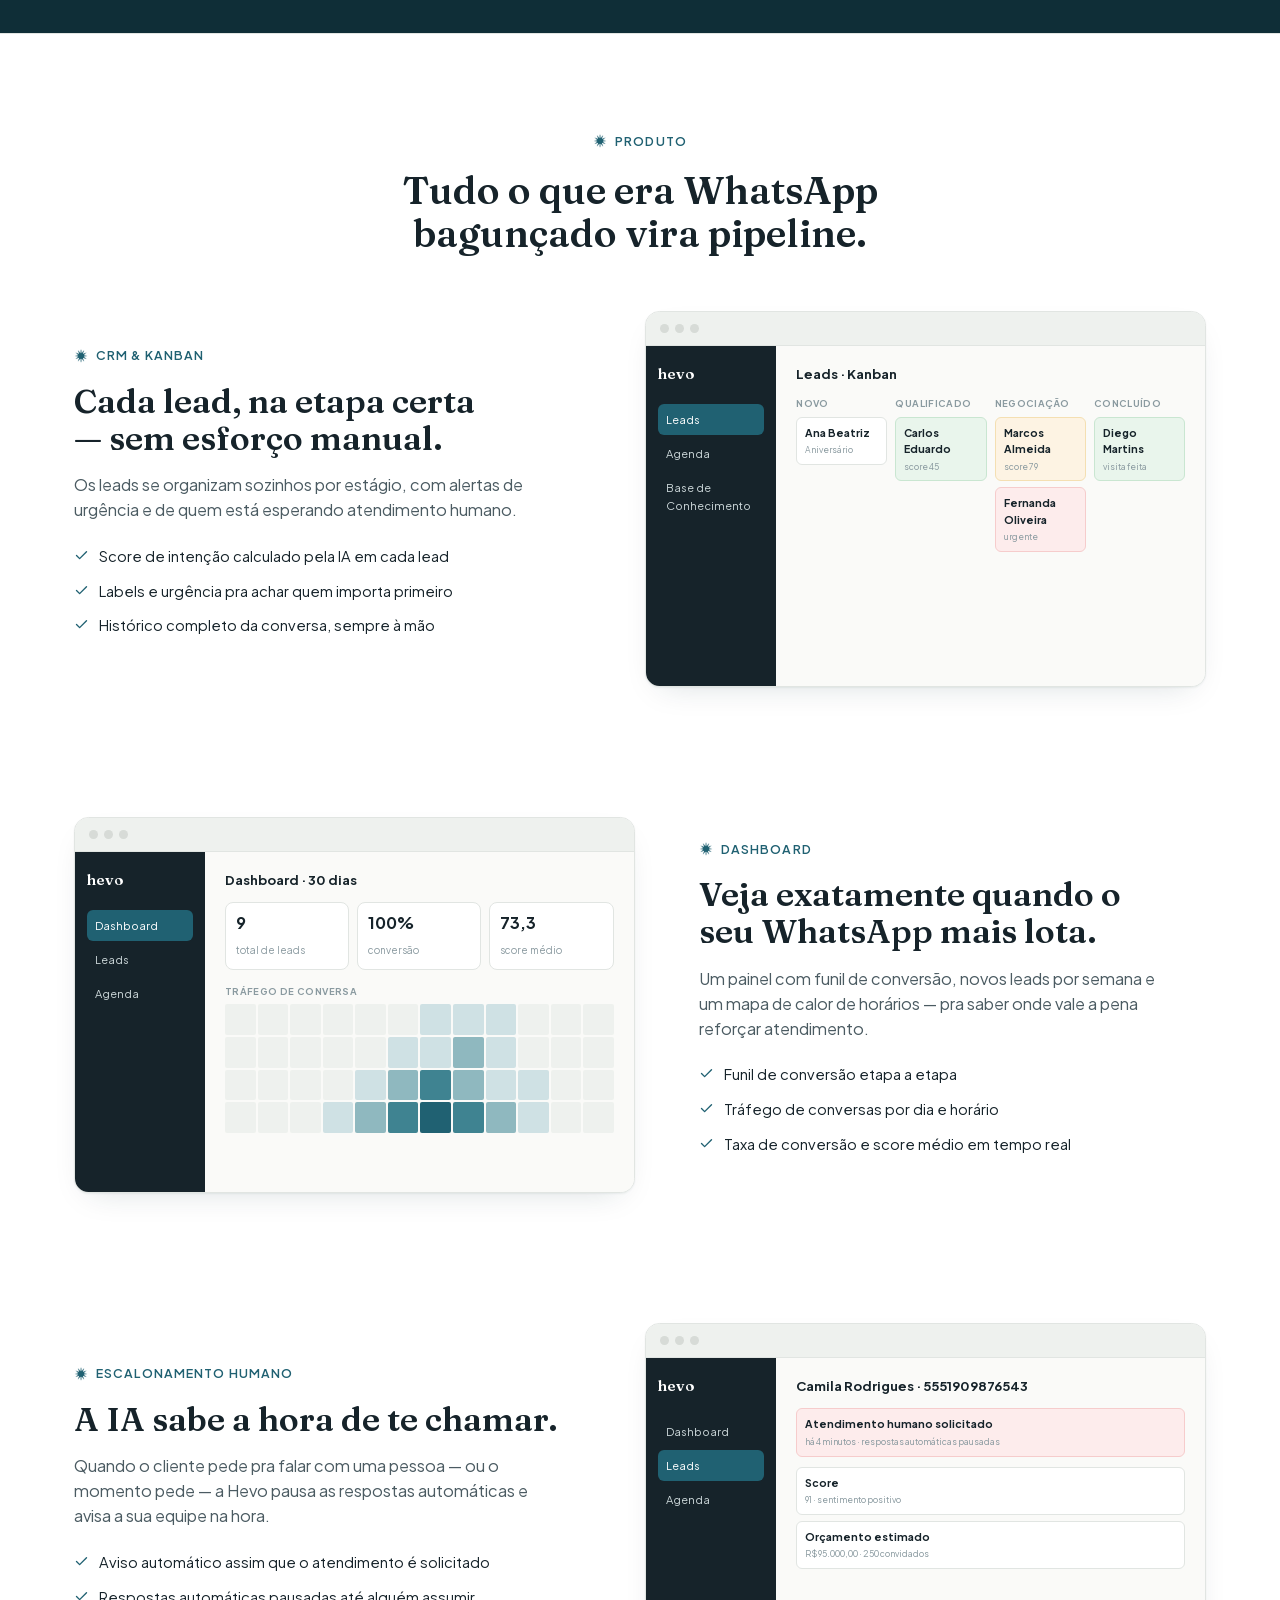
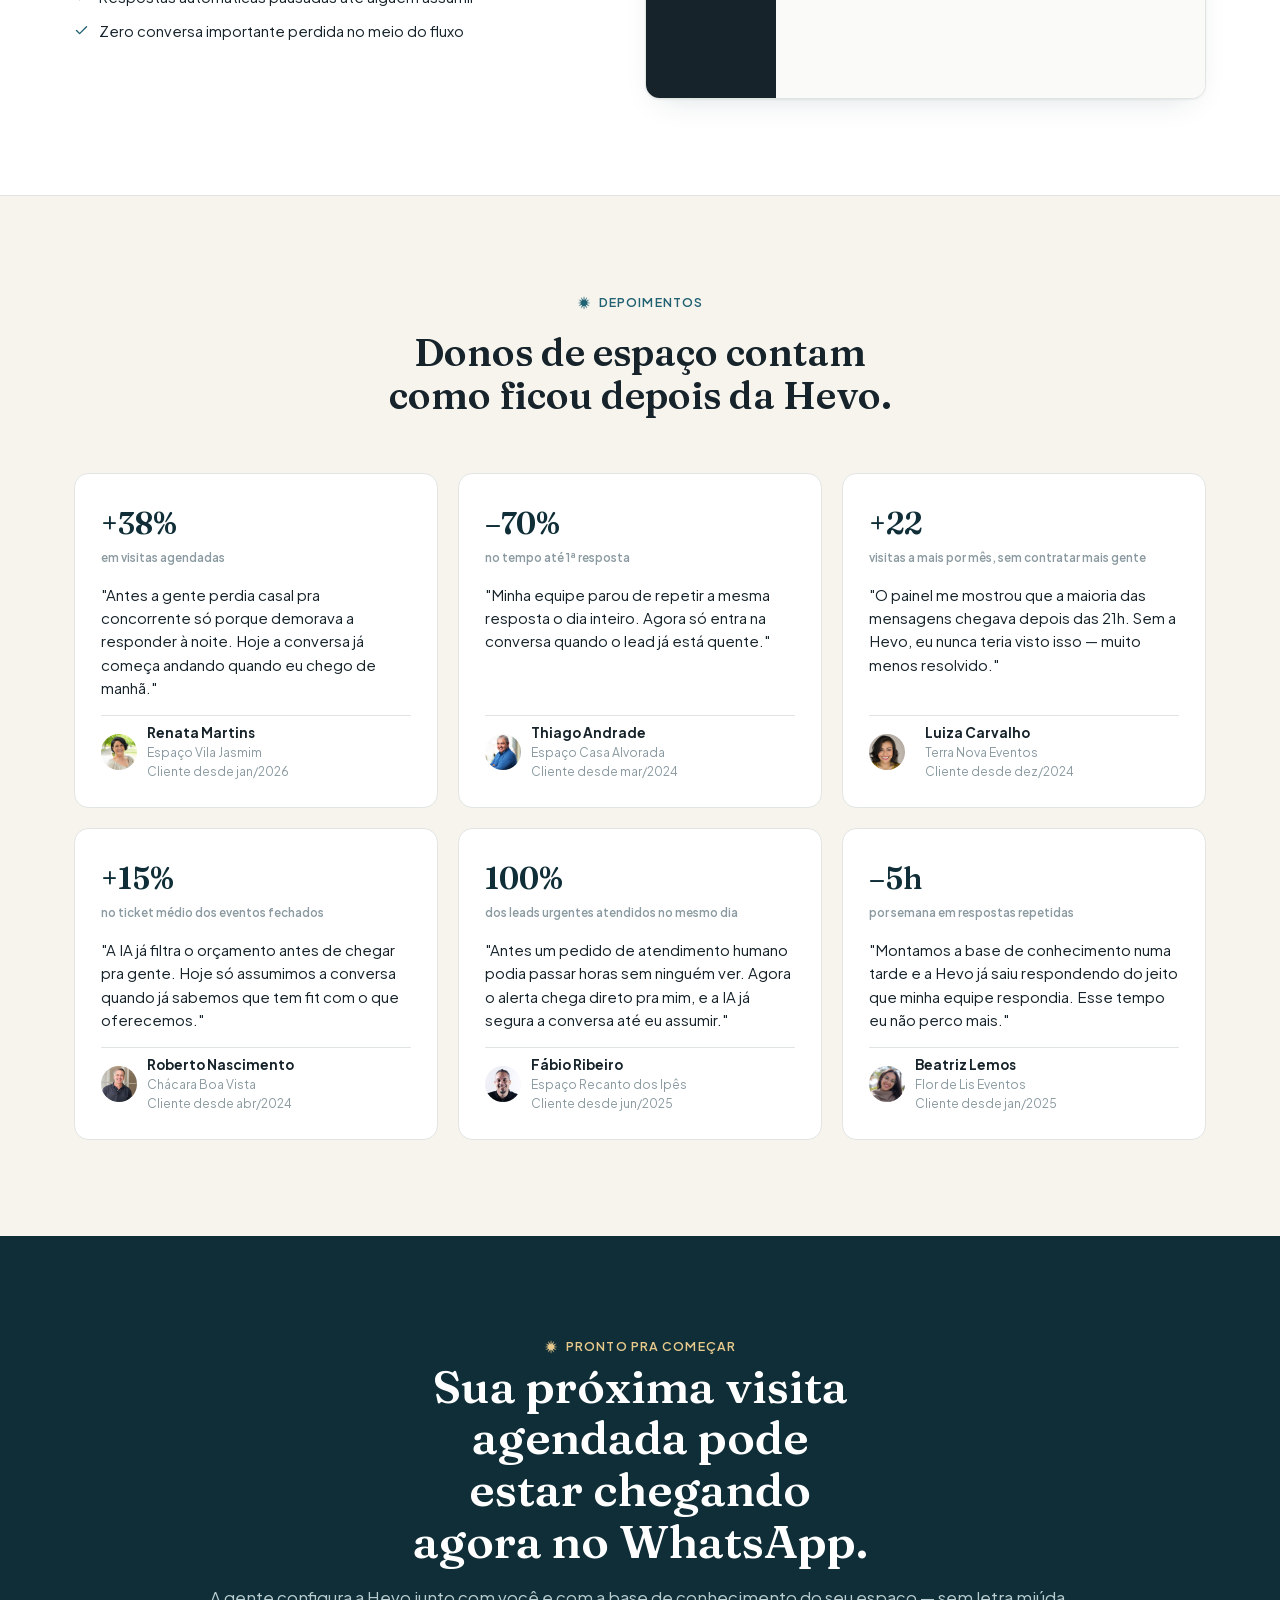
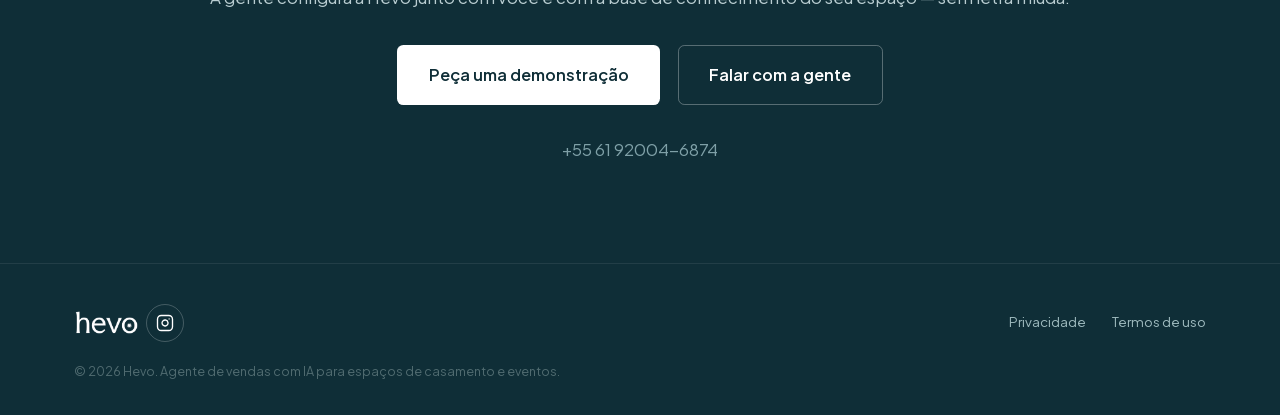
==== commit 64db058e: "Simplify footer links, highlight Instagram icon; fix Hevo casing in termos" ====
--- a/index.html
+++ b/index.html
@@ -442,18 +442,14 @@
         <div class="foot-row">
             <div class="foot-brand">
                 <img class="brand-mark brand-mark-outline" src="assets/img/white_hevo_logo.png" alt="hevo">
-            </div>
-            <div class="foot-links">
-                <a href="#produto">Produto</a>
-                <a href="#como-funciona">Como funciona</a>
-                <a href="#depoimentos">Depoimentos</a>
-                <a href="https://wa.me/5561920046874" target="_blank" rel="noopener">Contato</a>
-                <a href="privacidade.html">Privacidade</a>
-                <a href="termos.html">Termos de uso</a>
                 <a href="https://www.instagram.com/hevo.eventos/" target="_blank" rel="noopener" class="foot-social" aria-label="Instagram">
                     <svg viewBox="0 0 24 24" fill="none" stroke="currentColor" stroke-width="1.8" stroke-linecap="round" stroke-linejoin="round"><rect x="2" y="2" width="20" height="20" rx="5" ry="5"/><path d="M16 11.37A4 4 0 1 1 12.63 8 4 4 0 0 1 16 11.37z"/><line x1="17.5" y1="6.5" x2="17.5" y2="6.5"/></svg>
                 </a>
             </div>
+            <div class="foot-links">
+                <a href="privacidade.html">Privacidade</a>
+                <a href="termos.html">Termos de uso</a>
+            </div>
         </div>
         <p class="foot-fine">© <span id="year"></span> Hevo. Agente de vendas com IA para espaços de casamento e eventos.</p>
     </div>
--- a/css/style.css
+++ b/css/style.css
@@ -1086,8 +1086,20 @@
 .foot-links { display: flex; align-items: center; gap: 26px; font-size: 0.84rem; }
 .foot-links a { text-decoration: none; color: #9db9bd; }
 .foot-links a:hover { color: #fff; }
-.foot-links a.foot-social { display: inline-flex; }
-.foot-links a.foot-social svg { width: 18px; height: 18px; }
+
+.foot-social {
+    display: inline-flex;
+    align-items: center;
+    justify-content: center;
+    width: 38px;
+    height: 38px;
+    border-radius: 50%;
+    border: 1px solid rgba(255, 255, 255, 0.22);
+    color: #fff;
+    transition: background 140ms ease, border-color 140ms ease;
+}
+.foot-social svg { width: 18px; height: 18px; }
+.foot-social:hover { background: var(--gold); border-color: var(--gold); }
 
 .foot-fine { font-size: 0.78rem; margin-top: 20px; color: #4f6a6f; }
 
